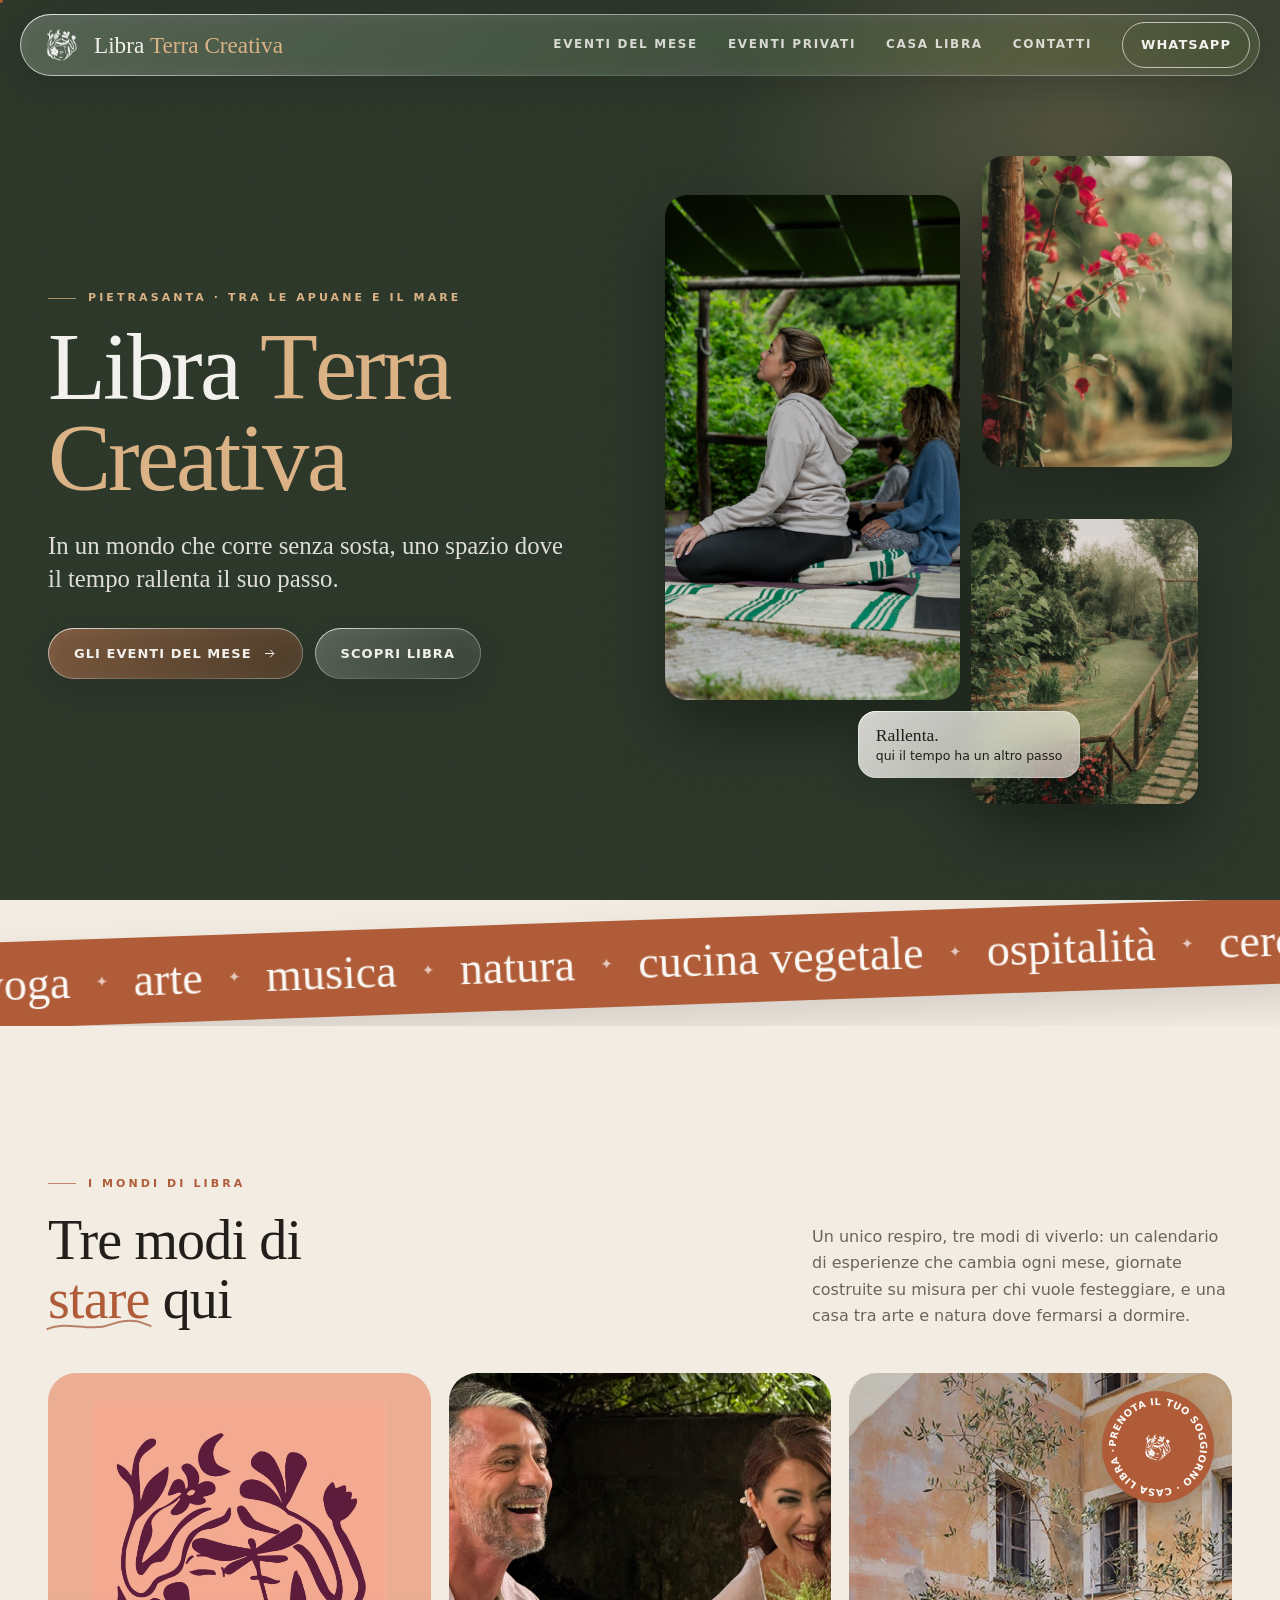
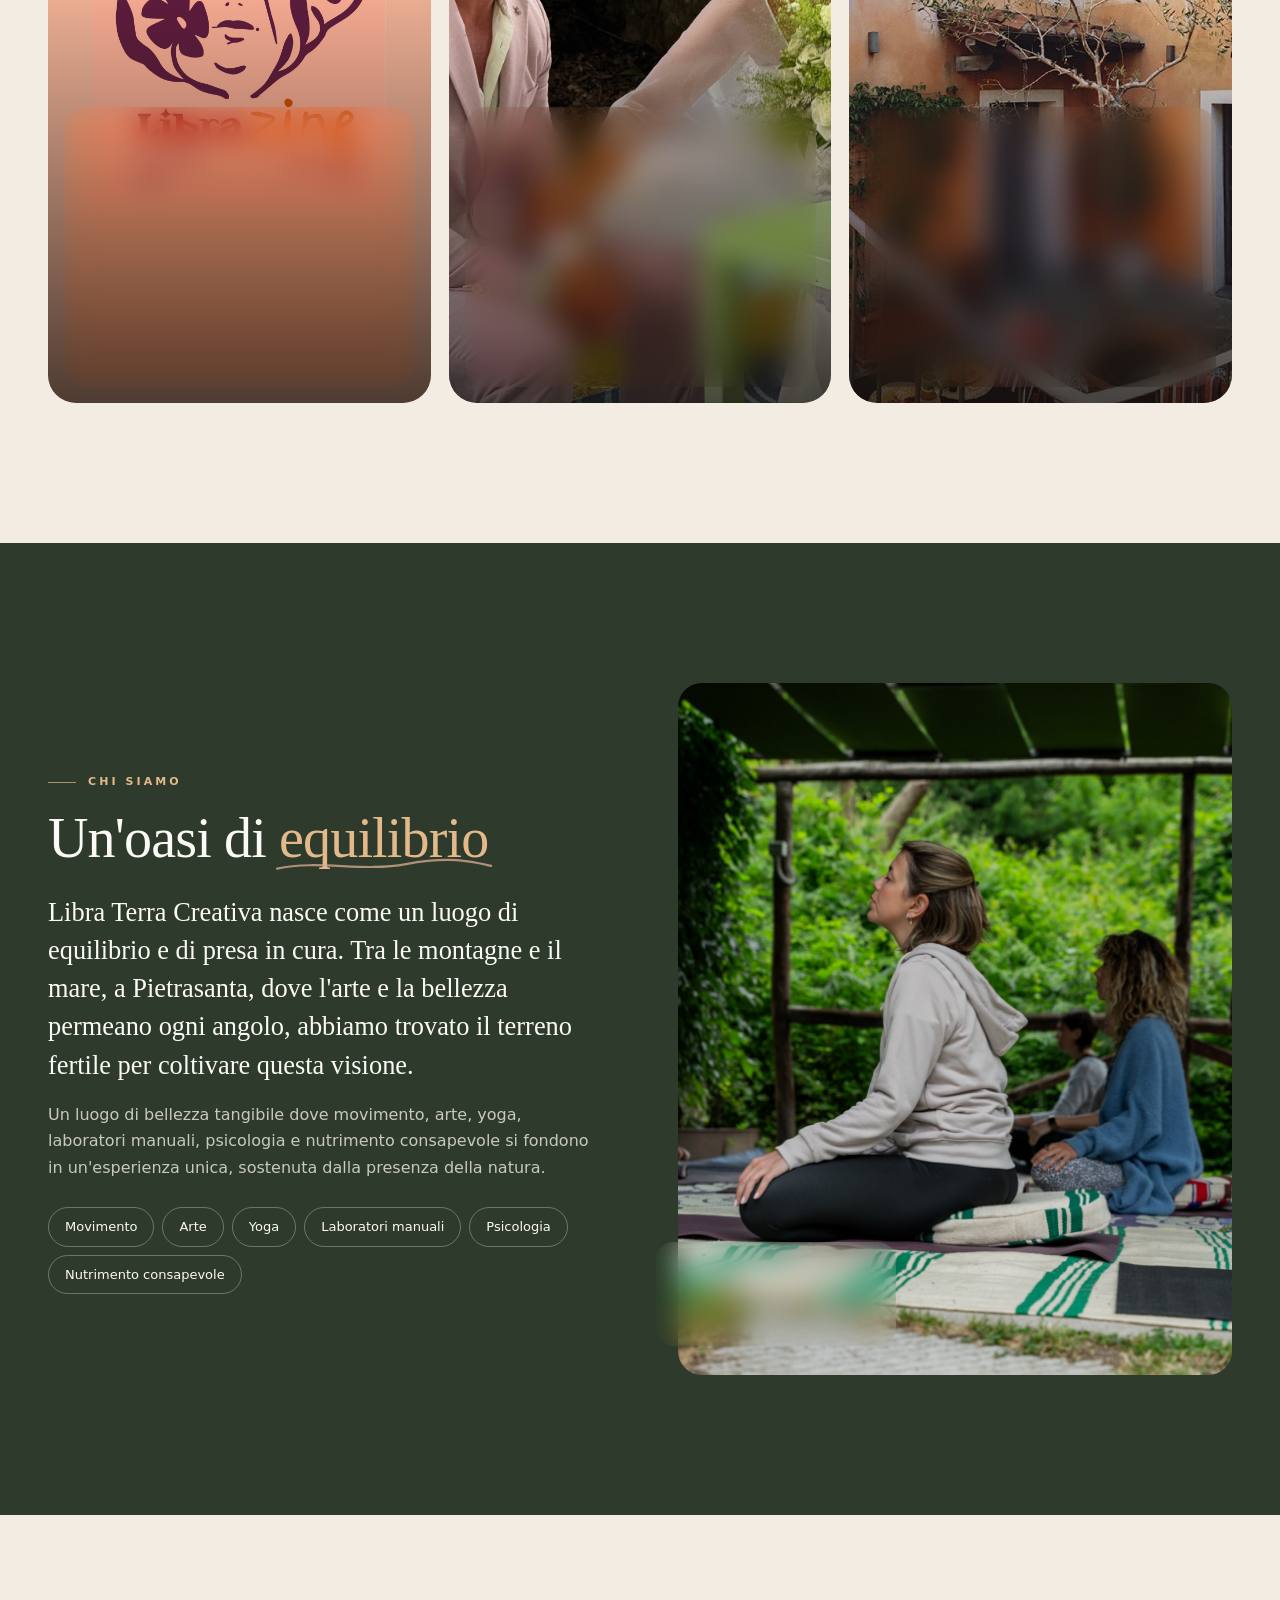
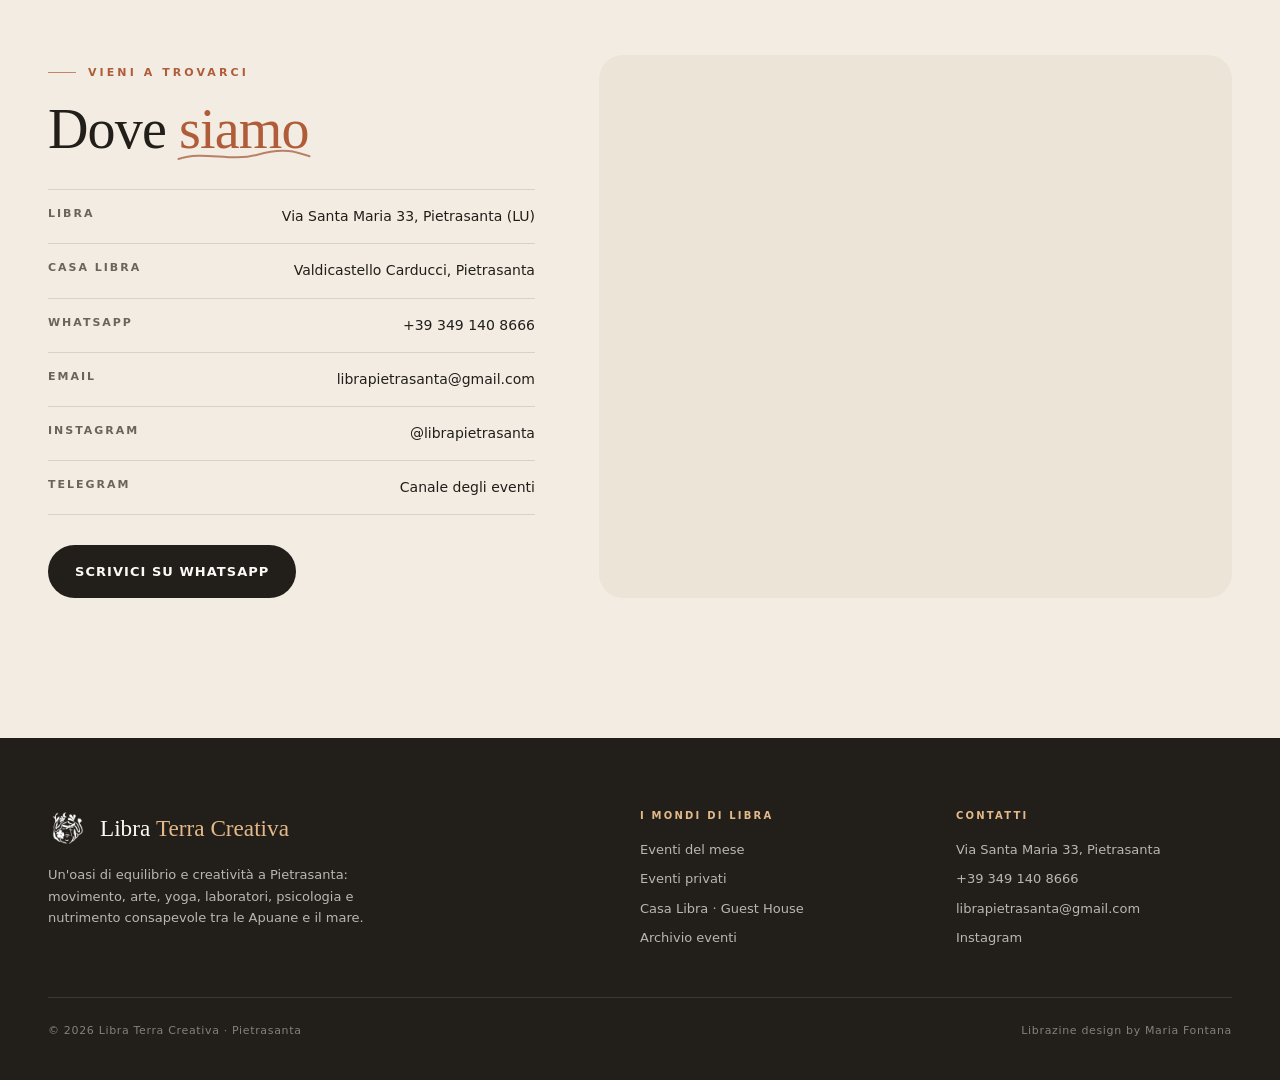
==== index.html @ 0c3a05f3 "Add files via upload" ====
<!DOCTYPE html>
<html lang="it">
<head>
<meta charset="UTF-8">
<meta name="viewport" content="width=device-width, initial-scale=1.0">
<meta name="google-site-verification" content="0BUB01EGxjsv6JfbU2EGwY5yCZX7izy5K9K7Czx4veY" />
<title>Libra Terra Creativa · Pietrasanta</title>
<meta name="description" content="Libra Terra Creativa: un'oasi di equilibrio e creatività a Pietrasanta. Eventi del mese, eventi privati e Casa Libra, la guest house a Valdicastello Carducci.">
<meta property="og:title" content="Libra Terra Creativa · Pietrasanta">
<meta property="og:description" content="Uno spazio dove il tempo rallenta il suo passo. Eventi, eventi privati e Casa Libra.">
<meta property="og:image" content="/assets/img/privati/cena-sera.jpg">
<meta name="theme-color" content="#F2ECE3">
<link rel="icon" type="image/png" href="/assets/img/pittogramma.png">
<link rel="preconnect" href="https://api.fontshare.com"><link rel="preconnect" href="https://cdn.fontshare.com" crossorigin>
<link href="https://api.fontshare.com/v2/css?f[]=gambarino@400&display=swap" rel="stylesheet">
<link href="https://api.fontshare.com/v2/css?f[]=satoshi@400,500,700&display=swap" rel="stylesheet">
<link rel="stylesheet" href="/assets/css/libra.css">
<link rel="stylesheet" href="/assets/css/libra-fx.css">
<script src="/assets/js/libra-fx.js"></script>
<style>
/* Palette · Home — terra, cotto e bosco */
:root{--sand:#F2ECE3;--linen:#FCFAF6;--stone:#E5DDD0;--clay:#B05C38;--clay-dark:#7E3F22;--ochre:#E3B98A;--olive:#2E3A2C;--ink:#221E1A;--muted:#6C6458;--line:rgba(34,30,26,.13);}
/* HERO · testo a sinistra, composizione di foto a destra (foto alla loro dimensione naturale: niente sgranature) */
.h-hero{min-height:100svh;position:relative;overflow:hidden;display:flex;align-items:center;padding:130px 0 70px;background:var(--olive);color:var(--linen);}
.h-hero::before{content:'';position:absolute;width:60vw;height:60vw;max-width:820px;max-height:820px;right:-14vw;top:-18vw;border-radius:50%;background:radial-gradient(circle,rgba(227,185,138,.22),transparent 65%);pointer-events:none;}
.h-grid{display:grid;grid-template-columns:1fr 1.05fr;gap:clamp(40px,6vw,90px);align-items:center;position:relative;z-index:2;width:100%;}
.h-hero .eyebrow{color:var(--ochre);}
.h-hero h1{font-family:var(--serif);font-weight:400;font-size:clamp(3.4rem,7.4vw,6.6rem);line-height:.9;letter-spacing:-.03em;margin:18px 0 22px;}
.h-hero h1 em{font-style:normal;color:var(--ochre);}
.h-hero p{font-family:var(--serif);font-size:clamp(1.2rem,2vw,1.55rem);max-width:520px;line-height:1.35;color:rgba(252,250,246,.9);}
.h-cta{display:flex;gap:12px;flex-wrap:wrap;margin-top:32px;}
.h-cta .btn{border-radius:999px;}
.h-mosaic{position:relative;height:clamp(440px,72vh,700px);}
.h-mosaic figure{position:absolute;margin:0;border-radius:22px;overflow:hidden;box-shadow:0 30px 60px rgba(0,0,0,.35);opacity:0;transform:translateY(30px) scale(.97);animation:mosaicIn 1.3s var(--ease) forwards;}
.h-mosaic img{width:100%;height:100%;object-fit:cover;}
.h-mosaic .m1{left:0;top:6%;width:52%;height:78%;animation-delay:.35s;}
.h-mosaic .m2{right:0;top:0;width:44%;height:48%;animation-delay:.55s;}
.h-mosaic .m3{right:6%;bottom:0;width:40%;height:44%;animation-delay:.75s;}
.h-mosaic .chip{position:absolute;left:34%;bottom:4%;z-index:3;border-radius:18px;padding:13px 18px;font-size:12.5px;line-height:1.35;color:var(--ink);background:linear-gradient(135deg,rgba(252,250,246,.85),rgba(252,250,246,.6));opacity:0;animation:fadeUp 1s var(--ease) 1.2s forwards;}
.h-mosaic .chip b{display:block;font-family:var(--serif);font-weight:400;font-size:1.1rem;}
@keyframes mosaicIn{to{opacity:1;transform:none;}}
@media(max-width:900px){.h-grid{grid-template-columns:1fr;}.h-mosaic{height:420px;order:2;}.h-hero{padding-top:110px;}}
@media(prefers-reduced-motion:reduce){.h-mosaic figure,.h-mosaic .chip{animation:none;opacity:1;transform:none;}}
/* TRE MONDI */
.worlds{padding:clamp(90px,11vw,140px) 0;}
.worlds-head{display:flex;justify-content:space-between;align-items:flex-end;gap:24px;flex-wrap:wrap;margin-bottom:44px;}
.doors{display:grid;grid-template-columns:repeat(3,1fr);gap:18px;}
.door{position:relative;border-radius:28px;overflow:hidden;min-height:clamp(460px,70vh,640px);display:flex;flex-direction:column;justify-content:flex-end;color:var(--linen);isolation:isolate;}
.door img{position:absolute;inset:0;width:100%;height:100%;object-fit:cover;z-index:-2;transition:transform 1.4s var(--ease);}
.door::after{content:'';position:absolute;inset:0;z-index:-1;background:linear-gradient(180deg,rgba(18,15,12,0) 35%,rgba(18,15,12,.72));transition:opacity .5s;}
.door:hover img{transform:scale(1.06);}
.door-in{margin:16px;border-radius:22px;padding:22px 24px;}
.door small{font-size:10px;letter-spacing:.22em;text-transform:uppercase;font-weight:700;color:var(--ochre);}
.door h3{font-family:var(--serif);font-weight:400;font-size:clamp(2rem,3vw,2.6rem);line-height:1;margin:8px 0 10px;}
.door p{font-size:14px;line-height:1.55;color:rgba(252,250,246,.9);}
.door .go{display:inline-flex;align-items:center;gap:10px;margin-top:16px;font-size:11px;letter-spacing:.16em;text-transform:uppercase;font-weight:700;}
.door .go i{width:34px;height:34px;border-radius:50%;background:var(--linen);color:var(--ink);display:grid;place-items:center;font-style:normal;transition:transform .4s var(--ease);}
.door:hover .go i{transform:translateX(4px) rotate(-45deg);}
.door.month{background:#EBAE93;}
.door.month img{object-fit:contain;padding:28px 28px 190px;transform-origin:center 30%;}
.door.month:hover img{transform:scale(1.03) rotate(-1.5deg);}
@media(max-width:980px){.doors{grid-template-columns:1fr;}.door{min-height:440px;}}
/* PROSSIMI EVENTI */
.upcoming{padding:0 0 clamp(90px,11vw,140px);}
.up-list{display:grid;grid-template-columns:repeat(3,1fr);gap:18px;margin-top:36px;}
@media(max-width:900px){.up-list{grid-template-columns:1fr;}}
.up{display:grid;grid-template-columns:110px 1fr;gap:16px;align-items:center;padding:14px;border-radius:22px;background:rgba(252,250,246,.75);border:1px solid var(--line);transition:all .3s var(--ease);}
.up:hover{background:#fff;transform:translateY(-3px);}
.up img{width:110px;height:130px;object-fit:cover;border-radius:14px;}
.up small{font-size:10px;letter-spacing:.18em;text-transform:uppercase;font-weight:700;color:var(--clay);}
.up h3{font-family:var(--serif);font-weight:400;font-size:1.35rem;line-height:1.1;margin:6px 0 4px;}
.up p{font-size:12.5px;color:var(--muted);}
/* CHI SIAMO */
.about{padding:clamp(90px,11vw,140px) 0;}
.about-grid{display:grid;grid-template-columns:1fr 1fr;gap:clamp(40px,6vw,90px);align-items:center;}
.about .lead{margin:24px 0 18px;}
.about-img{position:relative;}
.about-img img{width:100%;aspect-ratio:4/5;object-fit:cover;border-radius:24px;}
.about-img .tag{position:absolute;left:-22px;bottom:30px;border-radius:18px;padding:16px 20px;font-family:var(--serif);font-size:1.15rem;line-height:1.3;max-width:240px;color:var(--ink);}
.pillars{display:flex;flex-wrap:wrap;gap:8px;margin-top:26px;}
.pillars span{border:1px solid rgba(252,250,246,.3);border-radius:999px;padding:8px 16px;font-size:13px;}
@media(max-width:900px){.about-grid{grid-template-columns:1fr;}.about-img .tag{left:14px;}}
/* CONTATTI */
.contact{padding:clamp(90px,11vw,140px) 0;}
.contact-grid{display:grid;grid-template-columns:1fr 1.3fr;gap:clamp(30px,5vw,70px);align-items:stretch;}
@media(max-width:900px){.contact-grid{grid-template-columns:1fr;}}
</style>
</head>
<body>

<header class="nav" id="nav">
  <div class="wrap nav-in glass refract">
    <a href="/" class="brand" aria-label="Libra, home"><img src="/assets/img/pittogramma.png" alt=""><span>Libra <em>Terra Creativa</em></span></a>
    <nav class="nav-links" aria-label="Menu principale">
      <a href="/eventi/">Eventi del mese</a>
      <a href="/eventi-privati/">Eventi privati</a>
      <a href="/casa-libra/">Casa Libra</a>
      <a href="#contatti">Contatti</a>
      <a href="#" data-wa class="btn btn-light">WhatsApp</a>
    </nav>
    <button class="burger" id="burger" aria-label="Apri il menu" aria-expanded="false"><span></span><span></span></button>
  </div>
</header>
<div class="mmenu glass" id="mmenu"><a href="/eventi/">Eventi del mese</a><a href="/eventi-privati/">Eventi privati</a><a href="/casa-libra/">Casa Libra</a><a href="#chi-siamo">Chi siamo</a><a href="#contatti">Contatti</a></div>

<!-- HERO -->
<section class="h-hero" id="top">
  <div class="wrap h-grid">
    <div>
      <span class="eyebrow fade-up" style="--d:.1s">Pietrasanta · tra le Apuane e il mare</span>
      <h1 class="split">Libra <em>Terra Creativa</em></h1>
      <p class="fade-up" style="--d:1.1s">In un mondo che corre senza sosta, uno spazio dove il tempo rallenta il suo passo.</p>
      <div class="h-cta fade-up" style="--d:1.3s">
        <a href="/eventi/" class="btn glass warm refract">Gli eventi del mese <svg viewBox="0 0 24 24" fill="none" stroke="currentColor" stroke-width="1.6"><path d="M5 12h14M13 6l6 6-6 6"/></svg></a>
        <a href="#mondi" class="btn glass refract">Scopri Libra</a>
      </div>
    </div>
    <div class="h-mosaic" aria-hidden="true">
      <figure class="m1"><img src="/assets/img/privati/yoga.jpg" alt="" fetchpriority="high"></figure>
      <figure class="m2"><img src="/assets/img/privati/bouganville.jpg" alt="" style="object-position:center 40%"></figure>
      <figure class="m3"><img src="/assets/img/privati/sentiero.jpg" alt=""></figure>
      <div class="chip glass"><b>Rallenta.</b>qui il tempo ha un altro passo</div>
    </div>
  </div>
</section>

<div class="ribbon-wrap"><div class="ribbon clay" data-ribbon="yoga · arte · musica · natura · cucina vegetale · ospitalità · cerchi · suono · respiro"></div></div>

<!-- I TRE MONDI -->
<section class="worlds" id="mondi">
  <div class="wrap">
    <div class="worlds-head rv">
      <div>
        <span class="eyebrow">I mondi di Libra</span>
        <h2 class="h2">Tre modi di<br><em>stare</em> qui</h2>
      </div>
      <p class="muted" style="max-width:420px">Un unico respiro, tre modi di viverlo: un calendario di esperienze che cambia ogni mese, giornate costruite su misura per chi vuole festeggiare, e una casa tra arte e natura dove fermarsi a dormire.</p>
    </div>
    <div class="doors">
      <a class="door month rv" href="/eventi/" id="doorMonth"><img src="/assets/img/librazine/2026-11/1.jpg" alt="La Librazine del mese"><div class="door-in glass"><small id="doorMonthLbl">Eventi del mese</small><h3>Il calendario di Libra</h3><p>Yoga, suono, costellazioni, laboratori, brunch: tutto quello che succede questo mese, con la Librazine da sfogliare.</p><span class="go">Apri il calendario <i>→</i></span></div></a>
      <a class="door rv" href="/eventi-privati/"><img src="/assets/img/privati/sposi.jpg" alt="Una coppia di sposi nel giardino di Libra" style="object-position:center 30%"><div class="door-in glass"><small>Eventi privati</small><h3>La tua festa la scrivi tu</h3><p>Matrimoni intimi, cene private, compleanni, ritiri e team building, in 600 mq tra giardino, portico e sale.</p><span class="go">Scopri lo spazio <i>→</i></span></div></a>
      <a class="door rv" href="/casa-libra/"><span class="stamp" data-stamp="prenota il tuo soggiorno · Casa Libra · "></span><img src="/casa-libra/assets/img/facciata.jpg" alt="La facciata di Casa Libra a Valdicastello Carducci" style="object-position:40% center"><div class="door-in glass"><small>Casa Libra · Guest House</small><h3>Una casa tra arte e poesia</h3><p>Due suite e una camera matrimoniale a Valdicastello Carducci, accanto alla casa natale del poeta. Colazione inclusa.</p><span class="go">Prenota il soggiorno <i>→</i></span></div></a>
    </div>
  </div>
</section>

<!-- PROSSIMI EVENTI (letti da /eventi/dati.js) -->
<section class="upcoming" id="prossimi">
  <div class="wrap">
    <div class="worlds-head rv" style="margin-bottom:0">
      <div><span class="eyebrow">In arrivo</span><h2 class="h2">I prossimi <em>eventi</em></h2></div>
      <a href="/eventi/" class="btn btn-line" style="border-radius:999px">Tutto il calendario →</a>
    </div>
    <div class="up-list" id="upList"></div>
  </div>
</section>

<!-- CHI SIAMO -->
<section class="about dark" id="chi-siamo">
  <div class="wrap about-grid">
    <div class="rv">
      <span class="eyebrow">Chi siamo</span>
      <h2 class="h2">Un'oasi di <em>equilibrio</em></h2>
      <p class="lead" style="color:var(--linen)">Libra Terra Creativa nasce come un luogo di equilibrio e di presa in cura. Tra le montagne e il mare, a Pietrasanta, dove l'arte e la bellezza permeano ogni angolo, abbiamo trovato il terreno fertile per coltivare questa visione.</p>
      <p class="muted">Un luogo di bellezza tangibile dove movimento, arte, yoga, laboratori manuali, psicologia e nutrimento consapevole si fondono in un'esperienza unica, sostenuta dalla presenza della natura.</p>
      <div class="pillars"><span>Movimento</span><span>Arte</span><span>Yoga</span><span>Laboratori manuali</span><span>Psicologia</span><span>Nutrimento consapevole</span></div>
    </div>
    <div class="about-img rv">
      <img src="/assets/img/privati/yoga.jpg" alt="Una pratica di yoga nel giardino di Libra" loading="lazy">
      <div class="tag glass light-ink" style="background:linear-gradient(135deg,rgba(252,250,246,.85),rgba(252,250,246,.6))">Corpo, mani, cuore<br><small style="font-family:var(--sans);font-size:12px;color:var(--muted)">tutto quello che nutre, in un solo luogo</small></div>
    </div>
  </div>
</section>

<!-- CONTATTI -->
<section class="contact" id="contatti">
  <div class="wrap contact-grid">
    <div class="rv">
      <span class="eyebrow">Vieni a trovarci</span>
      <h2 class="h2">Dove <em>siamo</em></h2>
      <ul class="contact-list">
        <li><span>Libra</span>Via Santa Maria 33, Pietrasanta (LU)</li>
        <li><span>Casa Libra</span>Valdicastello Carducci, Pietrasanta</li>
        <li><span>WhatsApp</span><a href="#" data-wa>+39 349 140 8666</a></li>
        <li><span>Email</span><a href="mailto:librapietrasanta@gmail.com">librapietrasanta@gmail.com</a></li>
        <li><span>Instagram</span><a href="https://www.instagram.com/librapietrasanta" target="_blank" rel="noopener">@librapietrasanta</a></li>
        <li><span>Telegram</span><a href="https://t.me/+ZI55kD1rIlM0MTBk" target="_blank" rel="noopener">Canale degli eventi</a></li>
      </ul>
      <a href="#" data-wa class="btn btn-solid" style="border-radius:999px">Scrivici su WhatsApp</a>
    </div>
    <div class="map rv" style="border-radius:24px;overflow:hidden"><iframe src="https://www.google.com/maps?q=Via+Santa+Maria+33,+Pietrasanta+LU&output=embed" loading="lazy" referrerpolicy="no-referrer-when-downgrade" title="Mappa: Libra Terra Creativa, Pietrasanta"></iframe></div>
  </div>
</section>

<footer class="foot">
  <div class="wrap">
    <div class="foot-grid">
      <div><a href="/" class="brand"><img src="/assets/img/pittogramma.png" alt=""><span>Libra <em>Terra Creativa</em></span></a><p style="margin-top:16px;max-width:380px">Un'oasi di equilibrio e creatività a Pietrasanta: movimento, arte, yoga, laboratori, psicologia e nutrimento consapevole tra le Apuane e il mare.</p></div>
      <div><h5>I mondi di Libra</h5><ul><li><a href="/eventi/">Eventi del mese</a></li><li><a href="/eventi-privati/">Eventi privati</a></li><li><a href="/casa-libra/">Casa Libra · Guest House</a></li><li><a href="/eventi/archivio/">Archivio eventi</a></li></ul></div>
      <div><h5>Contatti</h5><ul><li>Via Santa Maria 33, Pietrasanta</li><li><a href="tel:+393491408666">+39 349 140 8666</a></li><li><a href="mailto:librapietrasanta@gmail.com">librapietrasanta@gmail.com</a></li><li><a href="https://www.instagram.com/librapietrasanta" target="_blank" rel="noopener">Instagram</a></li></ul></div>
    </div>
    <div class="foot-bottom"><span>© <span data-year>2026</span> Libra Terra Creativa · Pietrasanta</span><span>Librazine design by Maria Fontana</span></div>
  </div>
</footer>

<div class="mbar glass" id="mbar"><div><b>Libra Terra Creativa</b>eventi · eventi privati · Casa Libra</div><a href="/eventi/" class="btn btn-clay">Eventi</a></div>

<script src="/assets/js/libra.js"></script>
<script src="/eventi/dati.js"></script>
<script>
/* Prossimi 3 eventi del mese, dagli stessi dati della pagina /eventi/ */
(function(){
  if(typeof EVENTI==='undefined')return;
  var now=new Date(),G=['dom','lun','mar','mer','gio','ven','sab'],M=['gen','feb','mar','apr','mag','giu','lug','ago','set','ott','nov','dic'];
  document.getElementById('doorMonthLbl').textContent='Eventi di '+MESE.nome+' '+MESE.anno;
  var next=[];
  EVENTI.forEach(function(ev){ev.when.some(function(w){var s=new Date(w[0]),e=new Date(w[1]);if(e>now){next.push({ev:ev,s:s});return true;}});});
  next.sort(function(a,b){return a.s-b.s;});
  var box=document.getElementById('upList');
  next.slice(0,3).forEach(function(n){
    var a=document.createElement('a');a.className='up rv';a.href='/eventi/#ev-'+n.ev.id;
    a.innerHTML='<img src="'+IMG+n.ev.img+'" alt="" loading="lazy"'+(n.ev.contain?' style="object-fit:contain;background:#FAF4EE"':'')+'><div><small>'+G[n.s.getDay()]+' '+n.s.getDate()+' '+M[n.s.getMonth()]+' · '+n.s.getHours()+'.'+('0'+n.s.getMinutes()).slice(-2)+'</small><h3></h3><p></p></div>';
    a.querySelector('h3').textContent=n.ev.titolo;a.querySelector('p').textContent=n.ev.chi;box.appendChild(a);
  });
  if(!next.length)document.getElementById('prossimi').style.display='none';
  window.libraReveal(box);
})();
</script>
</body>
</html>
---- assets/css/libra.css ----
/* =========================================================
   LIBRA · design system comune
   Usato da: home, eventi del mese, eventi privati, casa libra.
   Ogni pagina può ridefinire i token di colore in :root nel proprio <style>.
   ========================================================= */
:root{
  /* Palette · Casa Libra — dalle foto: intonaci, cotto, pietra, bosco */
  --sand:#F4EEE5;      /* fondo */
  --linen:#FBF8F3;     /* superfici chiare */
  --stone:#E8DFD2;     /* pietra / separatori */
  --clay:#A65D3C;      /* cotto — accento */
  --clay-dark:#7E4127;
  --ochre:#D3A06A;     /* intonaco della facciata */
  --olive:#3E4532;     /* bosco delle Apuane */
  --olive-soft:#6B7258;
  --ink:#221F1B;
  --muted:#6F6659;
  --line:rgba(34,31,27,0.13);
  --serif:'Gambarino',Georgia,serif;
  --sans:'Satoshi',system-ui,sans-serif;
  --ease:cubic-bezier(.2,.7,.3,1);
}
*{margin:0;padding:0;box-sizing:border-box;}
html{scroll-behavior:smooth;}
body{font-family:var(--sans);font-weight:400;font-variant-numeric:lining-nums;background:var(--sand);color:var(--ink);line-height:1.65;-webkit-font-smoothing:antialiased;overflow-x:clip;}
img{display:block;max-width:100%;}
a{color:inherit;text-decoration:none;}
button{font-family:inherit;}
::selection{background:var(--clay);color:var(--linen);}
:focus-visible{outline:2px solid var(--clay);outline-offset:3px;}
.wrap{max-width:1240px;margin:0 auto;padding:0 28px;}
.eyebrow{font-size:11px;letter-spacing:.28em;text-transform:uppercase;font-weight:600;color:var(--clay);display:inline-flex;align-items:center;gap:12px;}
.eyebrow::before{content:'';width:28px;height:1px;background:currentColor;opacity:.7;}
.h2{font-family:var(--serif);font-weight:400;font-size:clamp(2.3rem,5vw,3.8rem);line-height:1.04;letter-spacing:-.01em;margin:18px 0 0;}
.h2 em{font-style:italic;color:var(--clay);}
.lead{font-family:var(--serif);font-size:clamp(1.3rem,2.2vw,1.65rem);line-height:1.45;color:var(--ink);font-weight:400;}
.muted{color:var(--muted);}
section{position:relative;}
section[id]{scroll-margin-top:72px;}
.btn{display:inline-flex;align-items:center;gap:10px;padding:15px 26px;border-radius:2px;font-size:13px;font-weight:600;letter-spacing:.08em;text-transform:uppercase;cursor:pointer;border:1px solid transparent;transition:all .3s var(--ease);}
.btn svg{width:15px;height:15px;transition:transform .3s var(--ease);}
.btn:hover svg{transform:translateX(3px);}
.btn-solid{background:var(--ink);color:var(--linen);}
.btn-solid:hover{background:var(--clay);}
.btn-clay{background:var(--clay);color:var(--linen);}
.btn-clay:hover{background:var(--clay-dark);}
.btn-line{border-color:currentColor;color:inherit;background:transparent;}
.btn-line:hover{background:var(--ink);color:var(--linen);border-color:var(--ink);}
.btn-light{border-color:rgba(251,248,243,.7);color:var(--linen);}
.btn-light:hover{background:var(--linen);color:var(--ink);}

/* NAV */
.nav{position:fixed;inset:0 0 auto;z-index:100;transition:background .4s ease,box-shadow .4s ease,color .4s ease;color:var(--linen);}
.nav-in{display:flex;align-items:center;justify-content:space-between;height:76px;}
.brand{display:flex;align-items:center;gap:12px;}
.brand img{width:40px;height:40px;filter:invert(1);mix-blend-mode:screen;transition:filter .4s ease;}
.brand span{font-family:var(--serif);font-size:1.6rem;font-weight:500;letter-spacing:.01em;}
.brand span em{font-style:italic;font-weight:400;}
.nav-links{display:flex;align-items:center;gap:30px;font-size:12px;font-weight:600;letter-spacing:.14em;text-transform:uppercase;}
.nav-links a:not(.btn){opacity:.85;transition:opacity .2s;}
.nav-links a:not(.btn):hover{opacity:1;}
.nav-links .btn{padding:11px 18px;}
.nav.solid{background:rgba(244,238,229,.96);backdrop-filter:blur(12px);color:var(--ink);box-shadow:0 1px 0 var(--line);}
.nav.solid .brand img{filter:none;mix-blend-mode:multiply;}
.nav.solid .btn-light{border-color:var(--ink);color:var(--ink);}
.nav.solid .btn-light:hover{background:var(--ink);color:var(--linen);}
.burger{display:none;background:none;border:0;color:inherit;cursor:pointer;padding:8px;}
.burger span{display:block;width:24px;height:1.5px;background:currentColor;margin:6px 0;}
.mmenu{display:none;position:fixed;inset:76px 0 auto;z-index:99;background:var(--sand);padding:10px 28px 28px;border-bottom:1px solid var(--line);}
.mmenu.open{display:block;}
.mmenu a{display:block;padding:14px 0;border-bottom:1px solid var(--line);font-family:var(--serif);font-size:1.4rem;}
@media(max-width:900px){.nav-links{display:none;}.burger{display:block;}}

/* HERO */
.hero{height:100svh;min-height:600px;position:relative;color:var(--linen);overflow:hidden;}
.hero picture,.hero img{position:absolute;inset:0;width:100%;height:100%;object-fit:cover;}
.hero img{animation:heroZoom 18s ease-out both;}
@keyframes heroZoom{from{transform:scale(1.08);}to{transform:scale(1);}}
.hero::after{content:'';position:absolute;inset:0;background:linear-gradient(90deg,rgba(20,18,15,.5) 0%,rgba(20,18,15,.15) 55%,rgba(20,18,15,0) 75%),linear-gradient(180deg,rgba(20,18,15,.35) 0%,rgba(20,18,15,0) 30%,rgba(20,18,15,.15) 55%,rgba(20,18,15,.72) 100%);}
.hero-in{position:absolute;inset:auto 0 0;z-index:2;padding-bottom:clamp(40px,8vh,90px);}
.hero .eyebrow{color:var(--linen);}
.hero h1{font-family:var(--serif);font-weight:400;font-size:clamp(4rem,13vw,10.5rem);line-height:.88;letter-spacing:-.02em;margin:18px 0 22px;}
.hero h1 em{font-style:italic;}
.hero p{font-family:var(--serif);font-style:italic;font-size:clamp(1.25rem,2.3vw,1.7rem);max-width:620px;line-height:1.35;opacity:.95;}
.hero-cta{display:flex;gap:12px;flex-wrap:wrap;margin-top:34px;}
.hero-scroll{position:absolute;right:28px;bottom:40px;z-index:2;writing-mode:vertical-rl;font-size:10px;letter-spacing:.3em;text-transform:uppercase;opacity:.8;display:flex;align-items:center;gap:12px;}
.hero-scroll::after{content:'';width:1px;height:60px;background:currentColor;animation:scrollLine 2.4s ease-in-out infinite;transform-origin:top;}
@keyframes scrollLine{0%{transform:scaleY(0);}50%{transform:scaleY(1);}100%{transform:scaleY(0);transform-origin:bottom;}}
@media(max-width:700px){.hero-scroll{display:none;}}

/* LA CASA */
.casa{padding:clamp(90px,12vw,150px) 0;}
.casa-grid{display:grid;grid-template-columns:1.05fr 1fr;gap:clamp(40px,7vw,100px);align-items:center;}
.casa-text .lead{margin:28px 0 22px;}
.casa-text p+p{margin-top:14px;}
.casa-img{position:relative;}
.casa-img img{width:100%;aspect-ratio:4/5;object-fit:cover;}
.casa-img .tag{position:absolute;left:-22px;bottom:34px;background:var(--linen);padding:16px 20px;font-family:var(--serif);font-style:italic;font-size:1.15rem;line-height:1.3;max-width:240px;box-shadow:0 20px 50px rgba(34,31,27,.12);}
.casa-img .tag small{display:block;font-family:var(--sans);font-style:normal;font-size:10px;letter-spacing:.2em;text-transform:uppercase;color:var(--clay);margin-bottom:6px;font-weight:600;}
@media(max-width:900px){.casa-grid{grid-template-columns:1fr;}.casa-img .tag{left:16px;}}
.servizi{display:grid;grid-template-columns:repeat(6,1fr);border-top:1px solid var(--line);border-bottom:1px solid var(--line);margin-top:clamp(60px,8vw,100px);}
.servizio{padding:26px 14px;text-align:center;border-right:1px solid var(--line);font-size:13px;color:var(--muted);}
.servizio:last-child{border-right:0;}
.servizio svg{width:26px;height:26px;margin:0 auto 12px;stroke:var(--olive);fill:none;stroke-width:1.3;}
.servizio b{display:block;font-family:var(--serif);font-weight:500;font-size:1.2rem;color:var(--ink);margin-bottom:2px;}
@media(max-width:900px){.servizi{grid-template-columns:repeat(3,1fr);}.servizio:nth-child(3){border-right:0;}.servizio:nth-child(-n+3){border-bottom:1px solid var(--line);}}
@media(max-width:520px){.servizi{grid-template-columns:repeat(2,1fr);}.servizio{border-right:1px solid var(--line)!important;border-bottom:1px solid var(--line);}.servizio:nth-child(2n){border-right:0!important;}.servizio:nth-last-child(-n+2){border-bottom:0;}}

/* PANORAMA */
.panorama{height:clamp(320px,62vh,640px);background:center/cover no-repeat;background-attachment:fixed;position:relative;}
.panorama blockquote{position:absolute;inset:auto 0 0;padding:0 28px clamp(30px,6vh,60px);color:var(--linen);font-family:var(--serif);font-style:italic;font-size:clamp(1.5rem,3.2vw,2.4rem);line-height:1.25;text-align:center;text-shadow:0 2px 30px rgba(0,0,0,.4);}
.panorama blockquote small{display:block;font-family:var(--sans);font-style:normal;font-size:11px;letter-spacing:.25em;text-transform:uppercase;margin-top:12px;opacity:.85;}
.panorama::before{content:'';position:absolute;inset:0;background:linear-gradient(180deg,transparent 40%,rgba(20,18,15,.55));}
@media(max-width:900px),(prefers-reduced-motion:reduce){.panorama{background-attachment:scroll;}}

/* CAMERE */
.camere{padding:clamp(90px,12vw,150px) 0 40px;}
.camere-head{display:flex;justify-content:space-between;align-items:flex-end;gap:30px;flex-wrap:wrap;margin-bottom:clamp(50px,7vw,90px);}
.camere-head p{max-width:420px;}
.room{display:grid;grid-template-columns:1.3fr 1fr;gap:clamp(36px,6vw,90px);align-items:center;margin-bottom:clamp(90px,12vw,150px);}
.room.flip{grid-template-columns:1fr 1.3fr;}
.room.flip .room-media{order:2;}
.room-media,.room-body{min-width:0;}
.room-main{position:relative;overflow:hidden;aspect-ratio:4/5;max-height:80vh;width:100%;background:var(--stone);cursor:zoom-in;}
.room-main img{width:100%;height:100%;object-fit:cover;transition:opacity .45s ease,transform 1.2s var(--ease);}
.room-main:hover img{transform:scale(1.03);}
.room-main img.fading{opacity:0;}
.room-main .count{position:absolute;right:14px;bottom:14px;background:rgba(251,248,243,.92);padding:6px 11px;font-size:11px;letter-spacing:.12em;font-weight:600;}
.room-thumbs{display:flex;gap:8px;margin-top:10px;overflow-x:auto;scrollbar-width:none;padding-bottom:2px;}
.room-thumbs::-webkit-scrollbar{display:none;}
.room-thumbs button{flex:0 0 74px;height:92px;border:0;padding:0;cursor:pointer;opacity:.5;transition:opacity .25s;background:var(--stone);}
.room-thumbs button img{width:100%;height:100%;object-fit:cover;}
.room-thumbs button.on,.room-thumbs button:hover{opacity:1;}
.room-thumbs button.on{outline:1px solid var(--ink);outline-offset:2px;}
.room-kind{font-size:11px;letter-spacing:.25em;text-transform:uppercase;color:var(--muted);font-weight:600;}
.room h3{font-family:var(--serif);font-weight:400;font-size:clamp(3rem,6.5vw,5.2rem);line-height:.95;margin:10px 0 22px;}
.room h3 em{font-style:italic;color:var(--clay);}
.room-desc{font-size:15.5px;color:var(--ink);max-width:470px;}
.room-feat{list-style:none;margin:26px 0 30px;border-top:1px solid var(--line);}
.room-feat li{display:flex;justify-content:space-between;gap:20px;padding:11px 0;border-bottom:1px solid var(--line);font-size:14px;}
.room-feat li span:first-child{color:var(--muted);}
.room-feat li span:last-child{text-align:right;}
.room-price{font-family:var(--serif);font-size:1.25rem;margin-bottom:24px;}
.room-price b{font-size:2.6rem;font-weight:500;}
.room-price small{font-family:var(--sans);font-size:12px;color:var(--muted);letter-spacing:.04em;}
.room-actions{display:flex;gap:12px;flex-wrap:wrap;}
.room-actions a.airbnb{font-size:12px;letter-spacing:.08em;text-transform:uppercase;font-weight:600;align-self:center;border-bottom:1px solid currentColor;padding-bottom:2px;color:var(--muted);}
.room-actions a.airbnb:hover{color:var(--clay);}
@media(max-width:900px){.room,.room.flip{grid-template-columns:1fr;}.room.flip .room-media{order:0;}.room-main{aspect-ratio:4/4.6;}}

/* PRENOTA */
.prenota{background:var(--linen);padding:clamp(90px,11vw,140px) 0;border-top:1px solid var(--line);}
.prenota-head{text-align:center;max-width:640px;margin:0 auto clamp(40px,6vw,64px);}
.prenota-head .eyebrow::after{content:'';width:28px;height:1px;background:currentColor;opacity:.7;}
.prenota-head p{margin-top:16px;}
.room-tabs{display:flex;justify-content:center;gap:0;margin:0 auto 34px;border:1px solid var(--ink);width:max-content;max-width:100%;}
.room-tabs button{background:transparent;border:0;padding:13px 24px;font-size:12px;font-weight:600;letter-spacing:.14em;text-transform:uppercase;cursor:pointer;color:var(--ink);transition:all .25s;white-space:nowrap;}
.room-tabs button+button{border-left:1px solid var(--ink);}
.room-tabs button.on{background:var(--ink);color:var(--linen);}
.room-tabs button small{display:block;font-size:10px;letter-spacing:.08em;text-transform:none;font-weight:500;opacity:.7;margin-top:2px;}
@media(max-width:560px){.room-tabs{width:100%;}.room-tabs button{flex:1;padding:12px 6px;font-size:11px;letter-spacing:.08em;}}
.booking{display:grid;grid-template-columns:1.55fr 1fr;gap:24px;align-items:start;}
@media(max-width:980px){.booking{grid-template-columns:1fr;}}
.cal-card,.sum-card{background:var(--sand);border:1px solid var(--line);padding:clamp(20px,3vw,34px);}
.cal-top{display:flex;align-items:center;justify-content:space-between;margin-bottom:18px;gap:10px;}
.cal-top button{width:40px;height:40px;border:1px solid var(--line);background:var(--linen);cursor:pointer;font-size:18px;color:var(--ink);transition:all .2s;}
.cal-top button:hover:not(:disabled){border-color:var(--ink);}
.cal-top button:disabled{opacity:.3;cursor:not-allowed;}
.cal-hint{font-size:13px;color:var(--muted);text-align:center;flex:1;}
.cal-hint b{color:var(--ink);font-weight:600;}
.months{display:grid;grid-template-columns:1fr 1fr;gap:34px;}
@media(max-width:700px){.months{grid-template-columns:1fr;}.months .month:nth-child(2){display:none;}}
.month h4{font-family:var(--serif);font-weight:500;font-size:1.5rem;text-align:center;margin-bottom:12px;text-transform:capitalize;}
.dow,.days{display:grid;grid-template-columns:repeat(7,1fr);}
.dow span{font-size:10px;letter-spacing:.15em;text-transform:uppercase;text-align:center;color:var(--muted);padding-bottom:8px;font-weight:600;}
.day{aspect-ratio:1/1;border:0;background:transparent;font-size:14px;color:var(--ink);cursor:pointer;position:relative;display:grid;place-items:center;transition:background .15s,color .15s;font-variant-numeric:tabular-nums;}
.day:hover:not(:disabled){background:var(--stone);}
.day:disabled{cursor:default;}
.day.past{color:rgba(34,31,27,.25);}
.day.booked{color:rgba(34,31,27,.35);text-decoration:line-through;text-decoration-color:var(--clay);background:repeating-linear-gradient(135deg,transparent 0 6px,rgba(166,93,60,.07) 6px 7px);}
.day.blocked{color:rgba(34,31,27,.3);}
.day.today::after{content:'';position:absolute;bottom:6px;left:50%;width:4px;height:4px;margin-left:-2px;border-radius:50%;background:var(--clay);}
.day.in-range{background:rgba(166,93,60,.13);}
.day.start,.day.end{background:var(--ink)!important;color:var(--linen)!important;text-decoration:none;}
.day.checkout-ok{color:var(--ink);text-decoration:none;}
.legend{display:flex;gap:18px;flex-wrap:wrap;margin-top:20px;font-size:12px;color:var(--muted);border-top:1px solid var(--line);padding-top:16px;}
.legend span{display:inline-flex;align-items:center;gap:7px;}
.legend i{width:14px;height:14px;display:inline-block;border:1px solid var(--line);}
.legend i.l-free{background:var(--linen);}
.legend i.l-booked{background:repeating-linear-gradient(135deg,var(--sand) 0 3px,rgba(166,93,60,.4) 3px 4px);}
.legend i.l-sel{background:var(--ink);}
.updated{margin-left:auto;font-size:11px;}
.sum-card{position:sticky;top:96px;}
@media(max-width:980px){.sum-card{position:static;}}
.sum-room{font-family:var(--serif);font-size:1.9rem;line-height:1.1;}
.sum-room small{display:block;font-family:var(--sans);font-size:11px;letter-spacing:.2em;text-transform:uppercase;color:var(--muted);margin-bottom:6px;font-weight:600;}
.sum-dates{display:grid;grid-template-columns:1fr 1fr;border:1px solid var(--line);margin:20px 0 14px;background:var(--linen);}
.sum-dates div{padding:12px 14px;}
.sum-dates div+div{border-left:1px solid var(--line);}
.sum-dates label{display:block;font-size:10px;letter-spacing:.18em;text-transform:uppercase;color:var(--muted);font-weight:600;}
.sum-dates span{font-family:var(--serif);font-size:1.2rem;}
.sum-est{display:flex;justify-content:space-between;align-items:baseline;font-size:14px;padding:10px 0;border-bottom:1px solid var(--line);}
.sum-est b{font-family:var(--serif);font-size:1.5rem;font-weight:500;}
.sum-note{font-size:12px;color:var(--muted);margin:8px 0 18px;line-height:1.5;}
.field{margin-bottom:12px;}
.field label{display:block;font-size:10px;letter-spacing:.18em;text-transform:uppercase;color:var(--muted);font-weight:600;margin-bottom:6px;}
.field input,.field select,.field textarea{width:100%;padding:12px 13px;border:1px solid var(--line);background:var(--linen);font:inherit;font-size:14px;color:var(--ink);border-radius:0;-webkit-appearance:none;appearance:none;transition:border-color .2s;}
.field select{background-image:url("data:image/svg+xml,%3Csvg xmlns='http://www.w3.org/2000/svg' viewBox='0 0 24 24' fill='none' stroke='%23221F1B' stroke-width='1.5'%3E%3Cpath d='M6 9l6 6 6-6'/%3E%3C/svg%3E");background-repeat:no-repeat;background-position:right 12px center;background-size:15px;padding-right:36px;}
.field input:focus,.field select:focus,.field textarea:focus{outline:none;border-color:var(--ink);}
.field textarea{min-height:76px;resize:vertical;}
.row2{display:grid;grid-template-columns:1fr 1fr;gap:10px;}
.check{display:flex;gap:10px;align-items:flex-start;font-size:13px;margin:4px 0 16px;cursor:pointer;}
.check input{width:16px;height:16px;margin-top:3px;accent-color:var(--ink);}
.submit{width:100%;justify-content:center;}
.submit:disabled{opacity:.45;cursor:not-allowed;}
.form-msg{font-size:12px;color:var(--muted);text-align:center;margin-top:10px;}
.form-err{color:var(--clay-dark);font-size:13px;margin-top:10px;display:none;}
.done{display:none;text-align:center;padding:30px 0 10px;}
.done .tick{width:56px;height:56px;border:1px solid var(--ink);border-radius:50%;display:grid;place-items:center;margin:0 auto 16px;font-size:22px;}
.done h4{font-family:var(--serif);font-size:1.9rem;font-weight:400;margin-bottom:8px;}

/* GALLERIA */
.galleria{padding:clamp(90px,12vw,150px) 0;}
.galleria-head{display:flex;justify-content:space-between;align-items:flex-end;flex-wrap:wrap;gap:20px;margin-bottom:46px;}
.masonry{columns:3;column-gap:12px;}
.masonry button{display:block;width:100%;margin:0 0 12px;break-inside:avoid;border:0;padding:0;background:var(--stone);cursor:zoom-in;overflow:hidden;}
.masonry img{width:100%;height:auto;transition:transform 1s var(--ease),opacity .3s;}
.masonry button:hover img{transform:scale(1.04);}
@media(max-width:900px){.masonry{columns:2;}}
.credit{font-size:12px;color:var(--muted);margin-top:18px;}

/* LIGHTBOX */
.lb{position:fixed;inset:0;z-index:300;background:rgba(20,18,15,.96);display:none;align-items:center;justify-content:center;}
.lb.open{display:flex;animation:fade .25s ease;}
@keyframes fade{from{opacity:0;}to{opacity:1;}}
.lb img{max-width:92vw;max-height:86vh;object-fit:contain;}
.lb button{position:absolute;background:none;border:0;color:var(--linen);cursor:pointer;font-size:30px;width:56px;height:56px;opacity:.75;transition:opacity .2s;}
.lb button:hover{opacity:1;}
.lb .x{top:14px;right:14px;}
.lb .pv{left:10px;top:50%;margin-top:-28px;}
.lb .nx{right:10px;top:50%;margin-top:-28px;}
.lb .cap{position:absolute;bottom:18px;left:0;right:0;text-align:center;color:rgba(251,248,243,.7);font-size:12px;letter-spacing:.15em;text-transform:uppercase;}

/* DINTORNI */
.dintorni{padding:0 0 clamp(90px,12vw,150px);}
.dint-grid{display:grid;grid-template-columns:1fr 1.6fr;gap:clamp(40px,6vw,90px);align-items:start;}
.dint-list{border-top:1px solid var(--line);}
.dint-item{display:grid;grid-template-columns:120px 1fr;gap:20px;padding:24px 0;border-bottom:1px solid var(--line);}
.dint-item .km{font-family:var(--serif);font-size:1.6rem;line-height:1.1;color:var(--clay);}
.dint-item .km small{display:block;font-family:var(--sans);font-size:10px;letter-spacing:.18em;text-transform:uppercase;color:var(--muted);margin-top:4px;}
.dint-item h4{font-family:var(--serif);font-weight:500;font-size:1.45rem;line-height:1.15;margin-bottom:4px;}
.dint-item p{font-size:14px;color:var(--muted);}
@media(max-width:900px){.dint-grid{grid-template-columns:1fr;}.dint-item{grid-template-columns:90px 1fr;}}

/* ESPERIENZA LIBRA */
.libra{background:var(--olive);color:var(--linen);padding:clamp(90px,12vw,150px) 0;overflow:hidden;}
.libra-grid{display:grid;grid-template-columns:1fr 1fr;gap:clamp(40px,7vw,100px);align-items:center;}
.libra .eyebrow{color:var(--ochre);}
.libra .h2 em{color:var(--ochre);}
.libra p{color:rgba(251,248,243,.82);margin-top:20px;max-width:500px;}
.libra-mark{width:min(380px,80%);margin:0 auto;filter:invert(1);mix-blend-mode:screen;opacity:.92;}
.libra-pills{display:flex;flex-wrap:wrap;gap:8px;margin:28px 0 34px;}
.libra-pills span{border:1px solid rgba(251,248,243,.35);padding:7px 14px;font-size:12px;letter-spacing:.08em;}
.libra-actions{display:flex;gap:12px;flex-wrap:wrap;}
.libra .btn-solid{background:var(--linen);color:var(--olive);}
.libra .btn-solid:hover{background:var(--ochre);color:var(--ink);}
@media(max-width:900px){.libra-grid{grid-template-columns:1fr;}.libra-mark{width:200px;margin:0;order:-1;}}

/* INFO */
.info{padding:clamp(90px,12vw,150px) 0;}
.info-grid{display:grid;grid-template-columns:repeat(4,1fr);border-top:1px solid var(--line);margin-top:46px;}
.info-item{padding:28px 22px 28px 0;border-bottom:1px solid var(--line);}
.info-item h4{font-size:10px;letter-spacing:.2em;text-transform:uppercase;color:var(--muted);font-weight:600;margin-bottom:10px;}
.info-item p{font-family:var(--serif);font-size:1.35rem;line-height:1.3;}
.info-item p small{display:block;font-family:var(--sans);font-size:13px;color:var(--muted);margin-top:4px;line-height:1.5;}
@media(max-width:900px){.info-grid{grid-template-columns:repeat(2,1fr);}}
@media(max-width:480px){.info-grid{grid-template-columns:1fr;}}

/* DOVE */
.dove{padding:0 0 clamp(90px,12vw,150px);}
.dove-grid{display:grid;grid-template-columns:1fr 1.5fr;gap:clamp(30px,5vw,70px);align-items:stretch;}
.dove-card p{margin-top:20px;}
.contact-list{list-style:none;margin:30px 0;border-top:1px solid var(--line);}
.contact-list li{padding:15px 0;border-bottom:1px solid var(--line);display:flex;justify-content:space-between;gap:16px;font-size:14px;}
.contact-list li span{color:var(--muted);font-size:11px;letter-spacing:.18em;text-transform:uppercase;font-weight:600;}
.contact-list a:hover{color:var(--clay);}
.map{min-height:420px;background:var(--stone);filter:grayscale(.6) sepia(.15);}
.map iframe{width:100%;height:100%;min-height:420px;border:0;display:block;}
@media(max-width:900px){.dove-grid{grid-template-columns:1fr;}}

/* FOOTER */
.foot{background:var(--ink);color:rgba(251,248,243,.7);padding:70px 0 40px;font-size:13px;}
.foot-grid{display:grid;grid-template-columns:2fr 1fr 1fr;gap:40px;padding-bottom:40px;border-bottom:1px solid rgba(251,248,243,.12);}
.foot .brand img{filter:invert(1);mix-blend-mode:screen;}
.foot .brand span{color:var(--linen);}
.foot h5{font-size:10px;letter-spacing:.22em;text-transform:uppercase;color:var(--ochre);margin-bottom:14px;font-weight:600;}
.foot li{list-style:none;margin-bottom:8px;}
.foot a:hover{color:var(--linen);}
.foot-bottom{display:flex;justify-content:space-between;flex-wrap:wrap;gap:12px;padding-top:24px;font-size:11px;letter-spacing:.06em;color:rgba(251,248,243,.45);}
@media(max-width:760px){.foot-grid{grid-template-columns:1fr;}}

/* MOBILE BAR */
.mbar{display:none;position:fixed;left:0;right:0;bottom:0;z-index:90;background:rgba(244,238,229,.97);backdrop-filter:blur(10px);border-top:1px solid var(--line);padding:12px 16px;align-items:center;justify-content:space-between;gap:12px;transform:translateY(100%);transition:transform .35s var(--ease);}
.mbar.show{transform:none;}
.mbar div{font-size:12px;color:var(--muted);line-height:1.3;}
.mbar div b{display:block;font-family:var(--serif);font-size:1.15rem;color:var(--ink);font-weight:500;}
.mbar .btn{padding:13px 18px;white-space:nowrap;flex-shrink:0;}
@media(max-width:900px){.mbar{display:flex;}.foot{padding-bottom:110px;}}

/* REVEAL */
.rv{opacity:0;transform:translateY(26px);transition:opacity .9s var(--ease),transform .9s var(--ease);}
.rv.in{opacity:1;transform:none;}
@media(prefers-reduced-motion:reduce){.rv{opacity:1;transform:none;transition:none;}.hero img{animation:none;}html{scroll-behavior:auto;}}

/* =========================================================
   TIPOGRAFIA · Gambarino (titoli) + Satoshi (testo)
   ========================================================= */
.h2{font-size:clamp(2.1rem,4.6vw,3.5rem);line-height:1.06;letter-spacing:-.015em;}
.h2 em,.room h3 em,.brand span em,.hero h1 em{font-style:normal;}
.lead,.hero p,.panorama blockquote,.casa-img .tag{font-style:normal;}
.hero p{font-size:clamp(1.15rem,2vw,1.5rem);}
.room h3{font-size:clamp(2.7rem,6vw,4.7rem);letter-spacing:-.015em;}
.brand span{font-size:1.45rem;letter-spacing:0;}
.brand span em{color:var(--ochre);}
.nav.solid .brand span em{color:var(--clay);}
/* parole chiave: sottolineato disegnato a mano che si traccia quando entra in vista */
.h2 em,.room h3 em{position:relative;white-space:nowrap;}
.h2 em::after,.room h3 em::after{content:'';position:absolute;left:-2%;right:-2%;bottom:-.08em;height:.32em;background:url("data:image/svg+xml,%3Csvg xmlns='http://www.w3.org/2000/svg' viewBox='0 0 200 20' preserveAspectRatio='none'%3E%3Cpath d='M2 14 C 40 4, 80 18, 120 9 S 180 6, 198 11' fill='none' stroke='%23A65D3C' stroke-width='2.4' stroke-linecap='round'/%3E%3C/svg%3E") no-repeat left center/100% 100%;clip-path:inset(0 100% 0 0);transition:clip-path 1.1s .45s var(--ease);opacity:.75;}
.libra .h2 em::after{filter:brightness(1.6) saturate(.6);}
.rv.in .h2 em::after,.rv.in.room h3 em::after,.rv.in h3 em::after,.h2.in em::after{clip-path:inset(0 0 0 0);}

/* =========================================================
   LIQUID GLASS
   ========================================================= */
.glass{
  --mx:50%;--my:0%;
  position:relative;isolation:isolate;
  background:linear-gradient(135deg,rgba(255,255,255,.22),rgba(255,255,255,.06));
  -webkit-backdrop-filter:blur(14px) saturate(160%);backdrop-filter:blur(14px) saturate(160%);
  box-shadow:inset 0 1px 0 rgba(255,255,255,.45),inset 0 -1px 0 rgba(255,255,255,.08),inset 0 0 22px rgba(255,255,255,.06),0 10px 30px rgba(20,18,15,.18);
}
/* bordo luminoso */
.glass::before{content:'';position:absolute;inset:0;border-radius:inherit;padding:1px;pointer-events:none;z-index:2;
  background:linear-gradient(140deg,rgba(255,255,255,.75),rgba(255,255,255,.08) 38%,rgba(255,255,255,0) 60%,rgba(255,255,255,.4));
  -webkit-mask:linear-gradient(#000 0 0) content-box,linear-gradient(#000 0 0);-webkit-mask-composite:xor;mask-composite:exclude;}
/* riflesso che segue il mouse */
.glass::after{content:'';position:absolute;inset:0;border-radius:inherit;pointer-events:none;z-index:1;
  background:radial-gradient(160px circle at var(--mx) var(--my),rgba(255,255,255,.28),transparent 70%);opacity:0;transition:opacity .35s ease;}
.glass:hover::after{opacity:1;}
/* rifrazione vera (solo browser Chromium): le foto sotto si deformano come dietro una lente d'acqua */
html.liquid .glass.refract{-webkit-backdrop-filter:url(#liquid) blur(6px) saturate(170%);backdrop-filter:url(#liquid) blur(6px) saturate(170%);}
.glass.warm{background:linear-gradient(135deg,rgba(196,120,80,.55),rgba(140,70,40,.35));}
.glass.light-ink{background:linear-gradient(135deg,rgba(251,248,243,.72),rgba(251,248,243,.45));color:var(--ink);}

/* NAV a pillola di vetro */
.nav{padding:14px 18px 0;background:transparent!important;box-shadow:none!important;}
.nav-in{max-width:1240px;height:62px;border-radius:999px;padding:0 10px 0 22px;margin:0 auto;}
.nav.solid .nav-in{background:linear-gradient(135deg,rgba(251,248,243,.78),rgba(244,238,229,.58));box-shadow:inset 0 1px 0 rgba(255,255,255,.7),0 12px 34px rgba(34,31,27,.12);}
.nav .btn{border-radius:999px;}
.mmenu{inset:84px 18px auto;border-radius:22px;border:0;}
.mmenu.glass{background:linear-gradient(135deg,rgba(251,248,243,.88),rgba(244,238,229,.75));}

/* pulsanti */
.btn.glass{border-radius:999px;border:0;color:var(--linen);}
.hero .btn{padding:17px 30px;}

/* camere: etichette di vetro sulle foto */
.room-main .count{background:none;color:var(--linen);border-radius:999px;padding:8px 14px;}
.room-main .price-tag{position:absolute;left:14px;top:14px;z-index:3;color:var(--linen);border-radius:999px;padding:9px 16px;font-size:12px;letter-spacing:.06em;font-weight:500;}
.room-main .price-tag b{font-family:var(--serif);font-weight:400;font-size:1.05rem;margin-right:2px;}

/* sezione prenota: giardino sfocato dietro le schede di vetro */
.prenota{background:var(--olive);overflow:hidden;isolation:isolate;}
.prenota::before{content:'';position:absolute;inset:-40px;z-index:-1;background:var(--prenota-bg,none) center/cover;filter:blur(3px) saturate(1.05);transform:scale(1.05);}
.prenota::after{content:'';position:absolute;inset:0;z-index:-1;background:linear-gradient(180deg,rgba(34,31,27,.55),rgba(34,31,27,.25) 40%,rgba(34,31,27,.55));}
.prenota-head,.prenota-head .muted{color:var(--linen);}
.prenota-head .eyebrow{color:var(--ochre);}
.prenota-head .h2 em{color:var(--ochre);}
.prenota-head .h2 em::after{filter:brightness(1.7) saturate(.5);}
.room-tabs{border:0;border-radius:999px;padding:5px;gap:4px;}
.room-tabs button{border-radius:999px;color:var(--linen);}
.room-tabs button+button{border-left:0;}
.room-tabs button.on{background:var(--linen);color:var(--ink);}
.cal-card.glass,.sum-card.glass{border:0;border-radius:26px;background:linear-gradient(135deg,rgba(251,248,243,.86),rgba(244,238,229,.74));}
.cal-top button{border-radius:50%;}
.day{border-radius:12px;}
.day.start{border-radius:12px 4px 4px 12px;}
.day.end{border-radius:4px 12px 12px 4px;}
.day.in-range{border-radius:0;}
.sum-dates{border-radius:14px;overflow:hidden;}
.field input,.field select,.field textarea{border-radius:12px;}
.submit{border-radius:999px;}

/* barra mobile e lightbox */
.mbar.glass,.mmenu.glass{position:fixed;}
.mbar.glass{transform:translateY(calc(100% + 30px));}
.mbar.glass.show{transform:none;}
.mbar.glass{background:linear-gradient(135deg,rgba(251,248,243,.82),rgba(244,238,229,.66));left:12px;right:12px;bottom:12px;border-radius:22px;border:0;}
.mbar .btn{border-radius:999px;}
.lb button.glass{border-radius:50%;font-size:24px;width:52px;height:52px;opacity:1;}

/* =========================================================
   FOTO CHE SI SVELANO
   ========================================================= */
.hero h1 .ch{display:inline-block;transform:translateY(105%) rotate(4deg);opacity:0;animation:chUp 1.1s var(--ease) forwards;animation-delay:calc(.25s + var(--i) * .055s);}
.hero h1 .w{display:inline-block;overflow:hidden;padding-bottom:.06em;vertical-align:top;}
@keyframes chUp{to{transform:none;opacity:1;}}
.hero .eyebrow,.hero p,.hero-cta{opacity:0;transform:translateY(16px);animation:fadeUp 1s var(--ease) forwards;}
.hero .eyebrow{animation-delay:.1s;}
.hero p{animation-delay:1s;}
.hero-cta{animation-delay:1.2s;}
@keyframes fadeUp{to{opacity:1;transform:none;}}

/* il sipario è sull'immagine interna: il riquadro esterno resta visibile e fa da "sensore" per lo scroll */
.reveal-img img{clip-path:inset(100% 0 0 0);transform:scale(1.18);transition:clip-path 1.3s var(--ease) var(--d,0s),transform 1.8s var(--ease) var(--d,0s) !important;}
.reveal-img.in img{clip-path:inset(0 0 0 0);transform:scale(1);}
.reveal-img.in:hover img{transform:scale(1.04);}
.reveal-img.in img.wipe{transform:none;}
.casa-img.reveal-img img{clip-path:none;transform:none;}
.casa-img.reveal-img .ph{display:block;overflow:hidden;clip-path:inset(100% 0 0 0);transition:clip-path 1.3s var(--ease);}
.casa-img.reveal-img.in .ph{clip-path:inset(0 0 0 0);}
.panorama.reveal-img{clip-path:inset(12% 6% 12% 6%);transition:clip-path 1.6s var(--ease);}
.panorama.reveal-img.in{clip-path:inset(0 0 0 0);}
/* cambio foto nelle camere: tendina da sinistra */
.room-main img.wipe{position:absolute;inset:0;width:100%;height:100%;object-fit:cover;z-index:1;clip-path:inset(0 100% 0 0);animation:wipeIn .9s var(--ease) forwards;}
@keyframes wipeIn{to{clip-path:inset(0 0 0 0);}}
.room-main .count,.room-main .price-tag{z-index:3;}

/* =========================================================
   CURSORE E GRANA
   ========================================================= */
.grain{position:fixed;inset:0;z-index:400;background-size:180px 180px;pointer-events:none;opacity:.075;mix-blend-mode:multiply;
  background-image:url("data:image/svg+xml,%3Csvg xmlns='http://www.w3.org/2000/svg' width='180' height='180'%3E%3Cfilter id='n'%3E%3CfeTurbulence type='fractalNoise' baseFrequency='.85' numOctaves='3' stitchTiles='stitch'/%3E%3CfeColorMatrix values='0 0 0 0 0 0 0 0 0 0 0 0 0 0 0 0 0 0 .9 0'/%3E%3C/filter%3E%3Crect width='100%25' height='100%25' filter='url(%23n)'/%3E%3C/svg%3E");
  animation:grain 1s steps(6) infinite;}
@keyframes grain{0%{background-position:0 0;}20%{background-position:-37px 21px;}40%{background-position:23px -41px;}60%{background-position:-19px -13px;}80%{background-position:41px 33px;}100%{background-position:0 0;}}
.cur-dot,.cur-ring{display:none;}
@media (pointer:fine){
  html.has-cursor,html.has-cursor a,html.has-cursor button,html.has-cursor .room-main,html.has-cursor .masonry button,html.has-cursor .corr-item button{cursor:none;}
  html.has-cursor input,html.has-cursor textarea,html.has-cursor select{cursor:auto;}
  .cur-dot,.cur-ring{display:block;position:fixed;left:0;top:0;z-index:500;pointer-events:none;border-radius:50%;}
  .cur-dot{width:6px;height:6px;margin:-3px 0 0 -3px;background:var(--clay);transition:opacity .2s;}
  .cur-ring{width:38px;height:38px;margin:-19px 0 0 -19px;border:1px solid rgba(34,31,27,.45);display:grid;place-items:center;
    transition:width .35s var(--ease),height .35s var(--ease),margin .35s var(--ease),background .35s,border-color .35s,opacity .3s;}
  .cur-ring span{font-size:10px;letter-spacing:.2em;text-transform:uppercase;font-weight:700;color:var(--ink);opacity:0;transition:opacity .25s;}
  .cur-ring.on-img{width:96px;height:96px;margin:-48px 0 0 -48px;background:rgba(251,248,243,.35);border-color:rgba(251,248,243,.8);-webkit-backdrop-filter:blur(6px) saturate(160%);backdrop-filter:blur(6px) saturate(160%);}
  .cur-ring.on-img span{opacity:1;}
  .cur-ring.on-link{width:54px;height:54px;margin:-27px 0 0 -27px;background:rgba(166,93,60,.14);border-color:var(--clay);}
  .cur-ring.on-day{width:24px;height:24px;margin:-12px 0 0 -12px;}
  .cur-ring.on-dark{border-color:rgba(251,248,243,.7);}
  .cur-hide{opacity:0!important;}
}

/* TOUCH (iPhone, Android): grana ferma e vetro più leggero per uno scorrimento fluido */
@media (hover:none),(pointer:coarse){
  .grain{animation:none;mix-blend-mode:normal;opacity:.045;}
  .nav.solid .nav-in,.nav-in.glass,.mbar.glass,.mmenu.glass{-webkit-backdrop-filter:blur(10px);backdrop-filter:blur(10px);}
  .nav.solid .nav-in{background:linear-gradient(135deg,rgba(251,248,243,.9),rgba(244,238,229,.82));}
  .mbar.glass{background:linear-gradient(135deg,rgba(251,248,243,.92),rgba(244,238,229,.86));}
  .glass::after{display:none;}
}
/* ACCESSIBILITÀ: niente movimento per chi lo ha disattivato */
@media (prefers-reduced-motion:reduce){
  .hero h1 .ch,.hero .eyebrow,.hero p,.hero-cta{animation:none;opacity:1;transform:none;}
  .reveal-img,.reveal-img .ph,.panorama.reveal-img{clip-path:none!important;transition:none!important;}
  .reveal-img img{transform:none!important;}
  .grain{animation:none;}
  .h2 em::after,.room h3 em::after{clip-path:none;transition:none;}
  html.liquid .glass.refract{-webkit-backdrop-filter:blur(14px) saturate(160%);backdrop-filter:blur(14px) saturate(160%);}
}

/* =========================================================
   IL TOUR · corridoio orizzontale
   ========================================================= */
.corr{padding:clamp(70px,9vw,120px) 0 0;}
.corr-track{position:relative;}
.corr-stage{position:sticky;top:0;height:100vh;height:100svh;overflow:hidden;display:flex;align-items:center;padding-top:56px;box-sizing:border-box;}
.corr-row{display:flex;align-items:center;gap:clamp(28px,4vw,64px);padding:0 max(28px,calc((100vw - 1240px)/2 + 28px));will-change:transform;}
.corr-intro{flex:0 0 min(400px,80vw);}
.corr-intro p{margin-top:20px;}
.corr-arrow{display:inline-flex;align-items:center;gap:12px;margin-top:28px;font-size:11px;letter-spacing:.25em;text-transform:uppercase;font-weight:700;color:var(--clay);}
.corr-arrow svg{width:40px;height:12px;animation:nudge 2s ease-in-out infinite;}
@keyframes nudge{0%,100%{transform:translateX(0);}50%{transform:translateX(8px);}}
.corr-item{flex:0 0 auto;margin:0;transform:translateY(var(--y));}
.corr-item button{display:block;height:var(--h);aspect-ratio:var(--ar);border:0;padding:0;overflow:hidden;background:var(--stone);cursor:zoom-in;border-radius:4px;}
.corr-item img{width:100%;height:100%;object-fit:cover;transform:translateX(var(--px,0px)) scale(1.1);transition:filter .6s ease;will-change:transform;}
.corr-item button:hover img{filter:brightness(1.05) saturate(1.08);}
.corr-item figcaption{margin-top:12px;font-family:var(--serif);font-size:1.05rem;color:var(--ink);display:flex;gap:10px;align-items:baseline;}
.corr-item figcaption span{font-family:var(--sans);font-size:10px;letter-spacing:.2em;color:var(--clay);font-weight:700;}
.corr-end{flex:0 0 min(420px,80vw);}
.corr-end h3{font-family:var(--serif);font-weight:400;font-size:clamp(2.4rem,4.5vw,3.6rem);line-height:1.05;}
.corr-end h3 em{font-style:normal;color:var(--clay);}
.corr-end-cta{display:flex;gap:10px;flex-wrap:wrap;margin-top:28px;}
.corr-end-cta .btn{border-radius:999px;}
.corr-bar{position:absolute;left:max(28px,calc((100vw - 1240px)/2 + 28px));right:max(28px,calc((100vw - 1240px)/2 + 28px));bottom:clamp(24px,5vh,48px);height:1px;background:var(--line);}
.corr-bar span{display:block;height:100%;width:0;background:var(--clay);}
.corr .credit{margin-top:6px;}
/* telefono e chi riduce le animazioni: corridoio da sfogliare col dito, una foto alla volta sempre centrata */
.corr-dots{display:none;}
@media(max-width:899px),(prefers-reduced-motion:reduce){
  .corr-track{height:auto!important;}
  .corr-stage{position:relative;height:auto;overflow:visible;display:block;padding-top:0;}
  .corr-row{transform:none!important;overflow-x:auto;overscroll-behavior-x:contain;-webkit-overflow-scrolling:touch;scroll-snap-type:x mandatory;
    padding:16px 11vw 10px;gap:14px;align-items:stretch;scrollbar-width:none;will-change:auto;}
  .corr-row::-webkit-scrollbar{display:none;}
  .corr-intro,.corr-end,.corr-item{flex:0 0 78vw;width:78vw;scroll-snap-align:center;scroll-snap-stop:always;}
  .corr-intro,.corr-end{display:flex;flex-direction:column;justify-content:center;}
  .corr-item{transform:none;display:flex;flex-direction:column;}
  .corr-item button{height:auto;width:100%;aspect-ratio:4/5;}
  .corr-item img{transform:none!important;will-change:auto;}
  .corr-bar{display:none;}
  .corr-dots{display:flex;justify-content:center;align-items:center;gap:6px;padding:8px 0 4px;}
  .corr-dots i{width:5px;height:5px;border-radius:50%;background:rgba(34,31,27,.2);transition:all .3s var(--ease);}
  .corr-dots i.on{width:18px;border-radius:3px;background:var(--clay);}
  .corr-dots b{font-weight:600;font-size:11px;letter-spacing:.12em;color:var(--muted);margin-left:10px;min-width:44px;}
}

/* =========================================================
   COMPONENTI COMUNI DEL SITO LIBRA
   ========================================================= */
/* titolo lettera per lettera */
.split .w{display:inline-block;overflow:hidden;padding-bottom:.06em;vertical-align:top;}
.split .ch{display:inline-block;transform:translateY(105%) rotate(4deg);opacity:0;animation:chUp 1.1s var(--ease) forwards;animation-delay:calc(.25s + var(--i) * .045s);}
.fade-up{opacity:0;transform:translateY(16px);animation:fadeUp 1s var(--ease) forwards;animation-delay:var(--d,.9s);}
/* menu: voce attiva */
.nav-links a.on{opacity:1;position:relative;}
.nav-links a.on::after{content:'';position:absolute;left:0;right:0;bottom:-6px;height:1px;background:currentColor;}
/* modulo di prenotazione */
.bk-overlay{position:fixed;inset:0;z-index:350;background:rgba(20,18,15,.55);-webkit-backdrop-filter:blur(6px);backdrop-filter:blur(6px);display:none;align-items:center;justify-content:center;padding:18px;}
.bk-overlay.open{display:flex;animation:fade .25s ease;}
.bk-box{width:100%;max-width:520px;max-height:92vh;overflow:auto;border-radius:26px;padding:clamp(22px,4vw,34px);background:linear-gradient(135deg,rgba(251,248,243,.94),rgba(244,238,229,.88));color:var(--ink);}
.bk-label{font-size:10px;letter-spacing:.22em;text-transform:uppercase;font-weight:700;color:var(--clay);}
.bk-box h3{font-family:var(--serif);font-weight:400;font-size:1.7rem;line-height:1.15;margin:8px 0 20px;padding-right:30px;}
.bk-x{position:absolute;top:14px;right:14px;z-index:3;width:38px;height:38px;border-radius:50%;border:1px solid var(--line);background:var(--linen);cursor:pointer;font-size:20px;color:var(--ink);}
.bk-box .done{padding:20px 0 6px;}
/* sezioni scure */
.dark{background:var(--olive);color:var(--linen);}
.dark .muted{color:rgba(251,248,243,.75);}
.dark .eyebrow{color:var(--ochre);}
.dark .h2 em{color:var(--ochre);}
.dark .h2 em::after{filter:brightness(1.8) saturate(.5);}
/* aggiungi al calendario (Google / iPhone) */
.cal-wrap{position:relative;}
.cal-btn{display:inline-flex;align-items:center;gap:6px;background:transparent;border:1.5px solid var(--line);color:var(--ink);padding:10px 14px;border-radius:999px;font:inherit;font-size:11.5px;font-weight:600;letter-spacing:.04em;cursor:pointer;transition:all .2s ease;}
.cal-btn:hover,.cal-wrap.open .cal-btn{border-color:var(--ink);}
.cal-btn svg{width:14px;height:14px;}
.cal-menu{display:none;position:absolute;bottom:calc(100% + 8px);left:0;z-index:30;background:#fff;border:1px solid var(--line);border-radius:14px;box-shadow:0 20px 40px rgba(0,0,0,.15);padding:6px;min-width:230px;}
.cal-wrap.open .cal-menu{display:block;animation:fade .2s ease;}
.cal-menu .cm-date{font-size:10px;letter-spacing:.15em;text-transform:uppercase;color:var(--clay);font-weight:700;padding:8px 10px 2px;}
.cal-menu a{display:block;padding:9px 10px;border-radius:9px;font-size:13px;color:var(--ink);}
.cal-menu a:hover{background:var(--sand);color:var(--clay);}
.cp-link{background:none;border:none;color:var(--clay);font:inherit;font-size:12px;font-weight:600;cursor:pointer;padding:0;text-decoration:underline;}
.btn-light{background:transparent;}
@media(max-width:520px){.nav .brand span em{display:none;}}
---- assets/css/libra-fx.css ----
/* =========================================================
   LIBRA · effetti (insieme a /assets/js/libra-fx.js)
   ========================================================= */

/* ---------- PASSAGGIO TRA LE PAGINE ---------- */
@view-transition{navigation:auto;}
::view-transition{background:var(--clay,#A65D3C);}
/* velo: la pagina vecchia si allontana, la nuova sale dal basso come un sipario */
html:active-view-transition-type(veil)::view-transition-old(root){animation:vtAway .75s cubic-bezier(.7,0,.3,1) both;}
html:active-view-transition-type(veil)::view-transition-new(root){animation:vtRise .85s cubic-bezier(.7,0,.3,1) .12s both;}
@keyframes vtAway{to{transform:scale(.93) translateY(-3%);border-radius:28px;opacity:.55;}}
@keyframes vtRise{from{clip-path:inset(100% 0 0 0 round 28px 28px 0 0);}to{clip-path:inset(0 0 0 0 round 0);}}
/* porta: la foto cliccata si allarga fino a diventare l'apertura della pagina nuova */
html:active-view-transition-type(door)::view-transition-old(root){animation:vtFade .5s ease both;}
html:active-view-transition-type(door)::view-transition-new(root){animation:vtFade .6s ease .35s both reverse;}
@keyframes vtFade{to{opacity:0;}}
::view-transition-group(hero){animation-duration:.95s;animation-timing-function:cubic-bezier(.7,0,.25,1);}
::view-transition-old(hero),::view-transition-new(hero){height:100%;object-fit:cover;}
::view-transition-group(hero){border-radius:28px;overflow:hidden;}
/* sulla pagina d'arrivo la foto è già al suo posto (niente dissolvenza d'ingresso) */
html.vt-door .cover{animation:none;opacity:1;transform:rotate(2.5deg);}
@media(prefers-reduced-motion:reduce){::view-transition-group(*),::view-transition-old(*),::view-transition-new(*){animation:none!important;}}

/* ---------- APERTURA CON IL LOGO ---------- */
/* finché c'è l'apertura, le animazioni della pagina aspettano */
html.intro-run body *{animation-play-state:paused!important;}
html.libra-intro::before{content:'';position:fixed;inset:0;z-index:9999;background:var(--sand,#F2ECE3);}
.intro{position:fixed;inset:0;z-index:9999;background:var(--sand,#F2ECE3);display:grid;place-items:center;color:var(--ink,#221E1A);transition:clip-path 1s cubic-bezier(.75,0,.2,1);clip-path:inset(0 0 0 0);}
.intro.out{clip-path:inset(0 0 100% 0);}
.intro-in{display:flex;flex-direction:column;align-items:center;gap:14px;transition:transform 1s cubic-bezier(.75,0,.2,1),opacity .6s;}
.intro.out .intro-in{transform:translateY(-40px);opacity:0;}
.intro img{width:78px;height:auto;clip-path:circle(0% at 50% 50%);transform:rotate(-25deg) scale(.9);transition:clip-path 1s cubic-bezier(.2,.7,.3,1),transform 1.2s cubic-bezier(.2,.7,.3,1);}
.intro.go img{clip-path:circle(75% at 50% 50%);transform:none;}
.intro b{font-family:var(--serif,'Gambarino',Georgia,serif);font-weight:400;font-size:clamp(2.6rem,7vw,3.8rem);line-height:1;letter-spacing:-.02em;display:flex;overflow:hidden;padding-bottom:.08em;}
.intro b span{display:inline-block;transform:translateY(110%);transition:transform .9s cubic-bezier(.2,.7,.3,1);transition-delay:calc(.35s + var(--i) * .07s);}
.intro.go b span{transform:none;}
.intro small{font-size:10px;letter-spacing:.32em;text-transform:uppercase;font-weight:700;color:var(--clay,#A65D3C);opacity:0;transition:opacity .8s .85s;}
.intro.go small{opacity:1;}

/* ---------- NASTRO DI PAROLE ---------- */
.ribbon{position:relative;z-index:3;overflow:hidden;background:var(--olive,#2E3A2C);color:var(--linen,#FCFAF6);transform:rotate(-2deg);margin:-14px -3vw;padding:20px 0;box-shadow:0 18px 40px rgba(0,0,0,.12);}
.rb-track{display:flex;width:max-content;will-change:transform;}
.rb-chunk{display:flex;align-items:center;white-space:nowrap;}
.rb-chunk span{font-family:var(--serif,'Gambarino',Georgia,serif);font-size:clamp(1.7rem,3.6vw,3rem);line-height:1;padding:0 .55em;}
.rb-chunk i{font-style:normal;font-size:.95rem;color:var(--ochre,#E3B98A);}
.ribbon-wrap{overflow:hidden;padding:34px 0;}
.ribbon.clay{background:var(--clay);}
.ribbon.clay .rb-chunk i{color:var(--linen);opacity:.7;}
@media(max-width:700px){.ribbon{padding:14px 0;}}

/* ---------- CARD CHE SI INCLINANO ---------- */
.month{position:relative;overflow:hidden;}
.tilting{transition:transform .18s ease-out,box-shadow .45s!important;will-change:transform;}
.glare{position:absolute;inset:0;z-index:5;pointer-events:none;border-radius:inherit;opacity:0;transition:opacity .4s;mix-blend-mode:soft-light;
  background:radial-gradient(circle at var(--tx,50%) var(--ty,50%),rgba(255,255,255,.75),rgba(255,255,255,0) 55%);}
.tilting>.glare{opacity:1;}

/* ---------- TIMBRO ROTANTE ---------- */
.stamp{position:relative;display:grid;place-items:center;width:112px;height:112px;border-radius:50%;background:var(--clay,#A65D3C);color:var(--linen,#FCFAF6);box-shadow:0 14px 34px rgba(0,0,0,.22);transition:transform .5s cubic-bezier(.2,.7,.3,1);flex:none;}
.stamp svg{position:absolute;inset:0;width:100%;height:100%;animation:stampSpin 40s linear infinite;}
.stamp text{font-family:var(--sans,'Satoshi',system-ui,sans-serif);font-size:10.5px;font-weight:700;letter-spacing:.14em;text-transform:uppercase;fill:currentColor;}
.stamp img{position:static!important;inset:auto!important;width:30%!important;height:auto!important;object-fit:contain!important;animation:none!important;transform:none!important;z-index:auto!important;filter:brightness(0) invert(1);}
.stamp:hover{transform:scale(1.08) rotate(-6deg);}
.stamp:hover svg{animation-duration:9s;}
@keyframes stampSpin{to{transform:rotate(360deg);}}
@media(max-width:700px){.stamp{width:86px;height:86px;}.stamp text{font-size:10px;}}
@media(prefers-reduced-motion:reduce){.stamp svg{animation:none;}}
/* posizioni */
.door .stamp{position:absolute;top:18px;right:18px;z-index:4;}
.pv-hero .stamp,.hero .stamp{position:absolute;right:max(16px,5vw);bottom:clamp(30px,9vh,90px);z-index:4;}
.hero .stamp{right:max(84px,8vw);}
@media(max-width:760px){.pv-hero .stamp,.hero .stamp{top:96px;bottom:auto;right:16px;}}
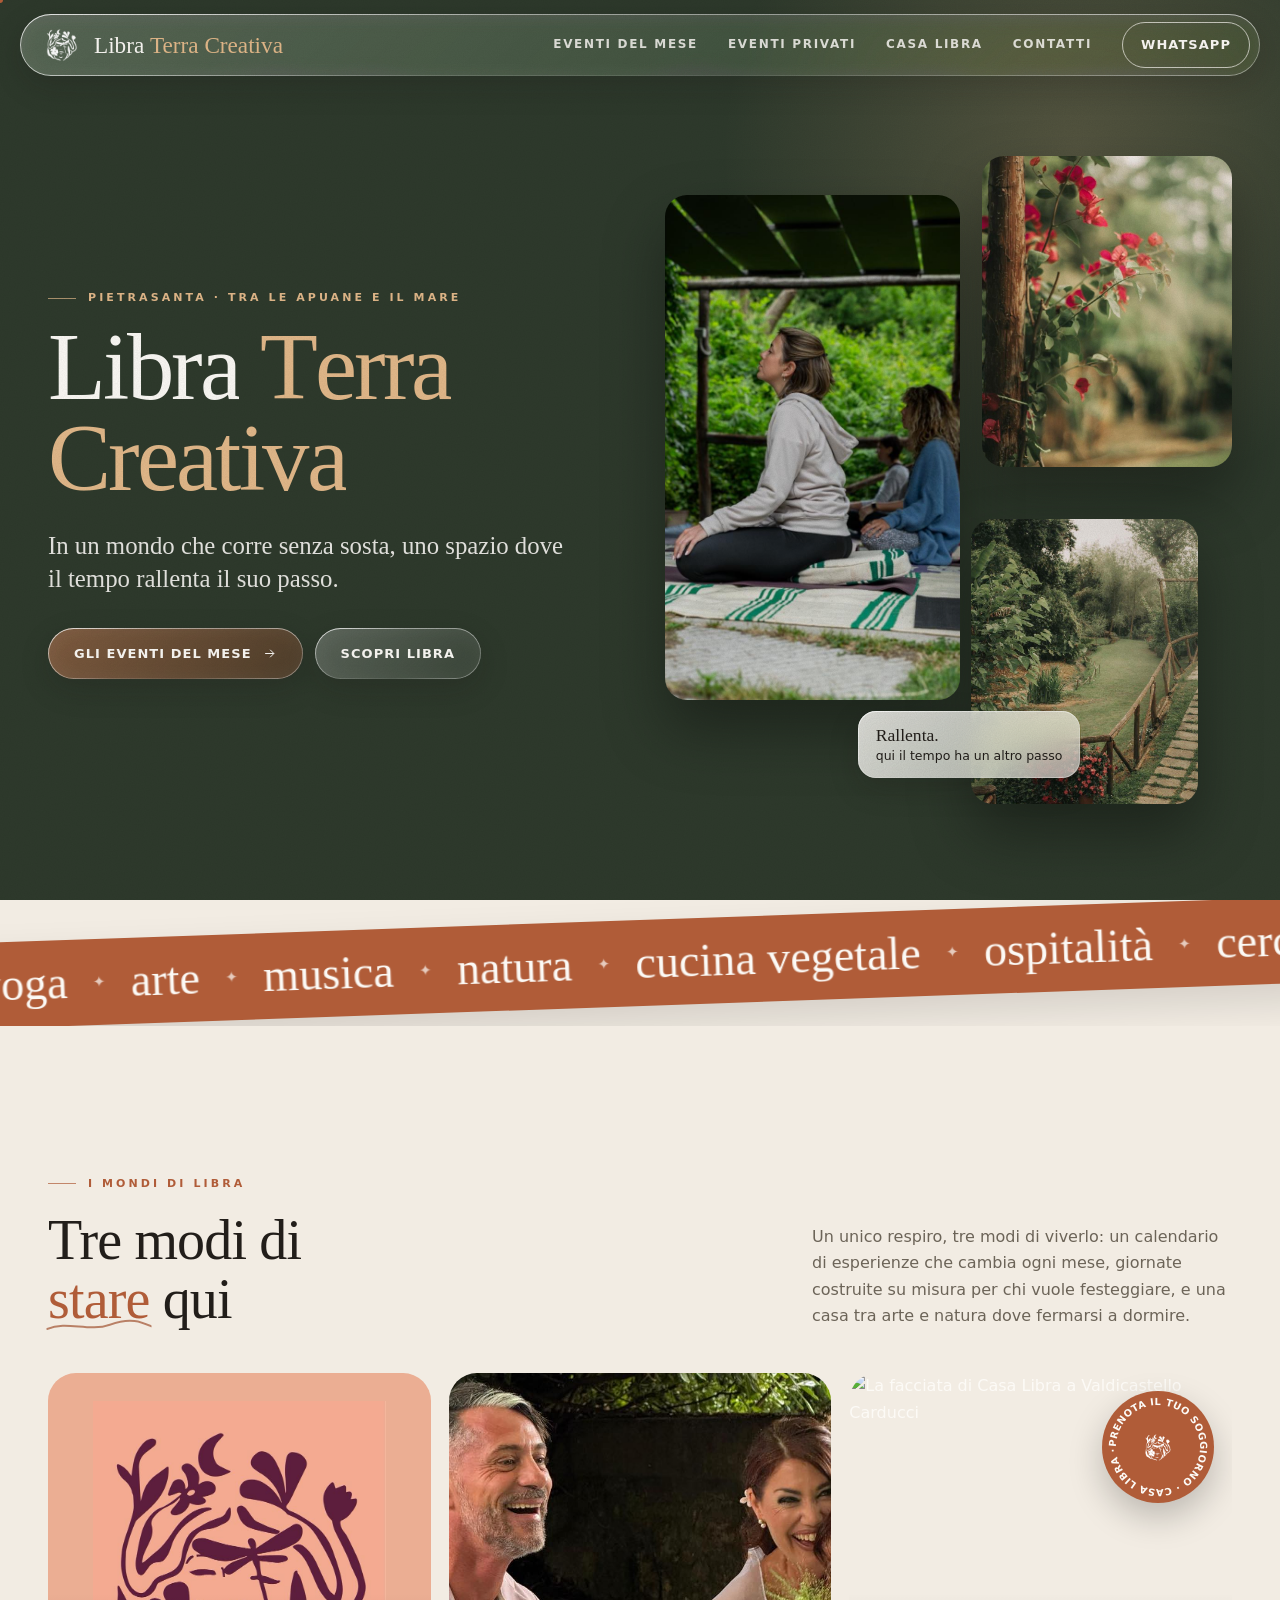
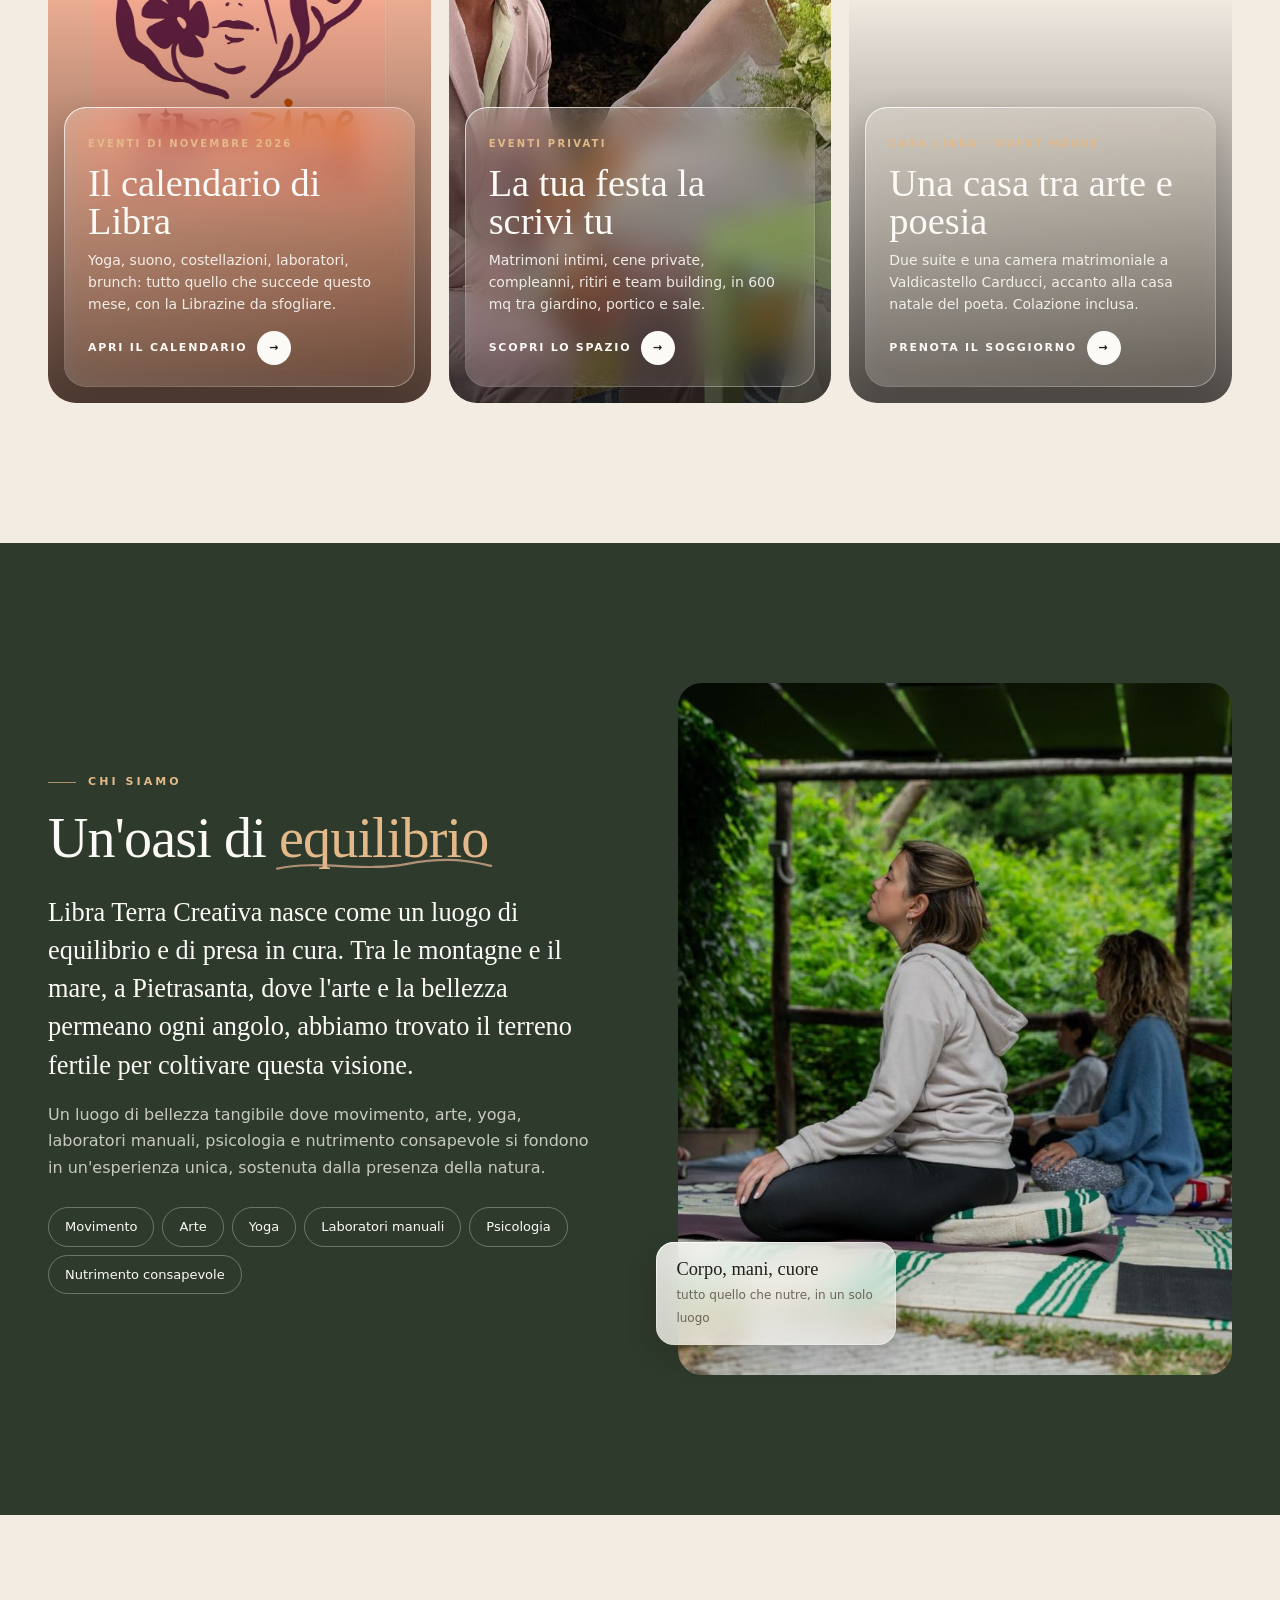
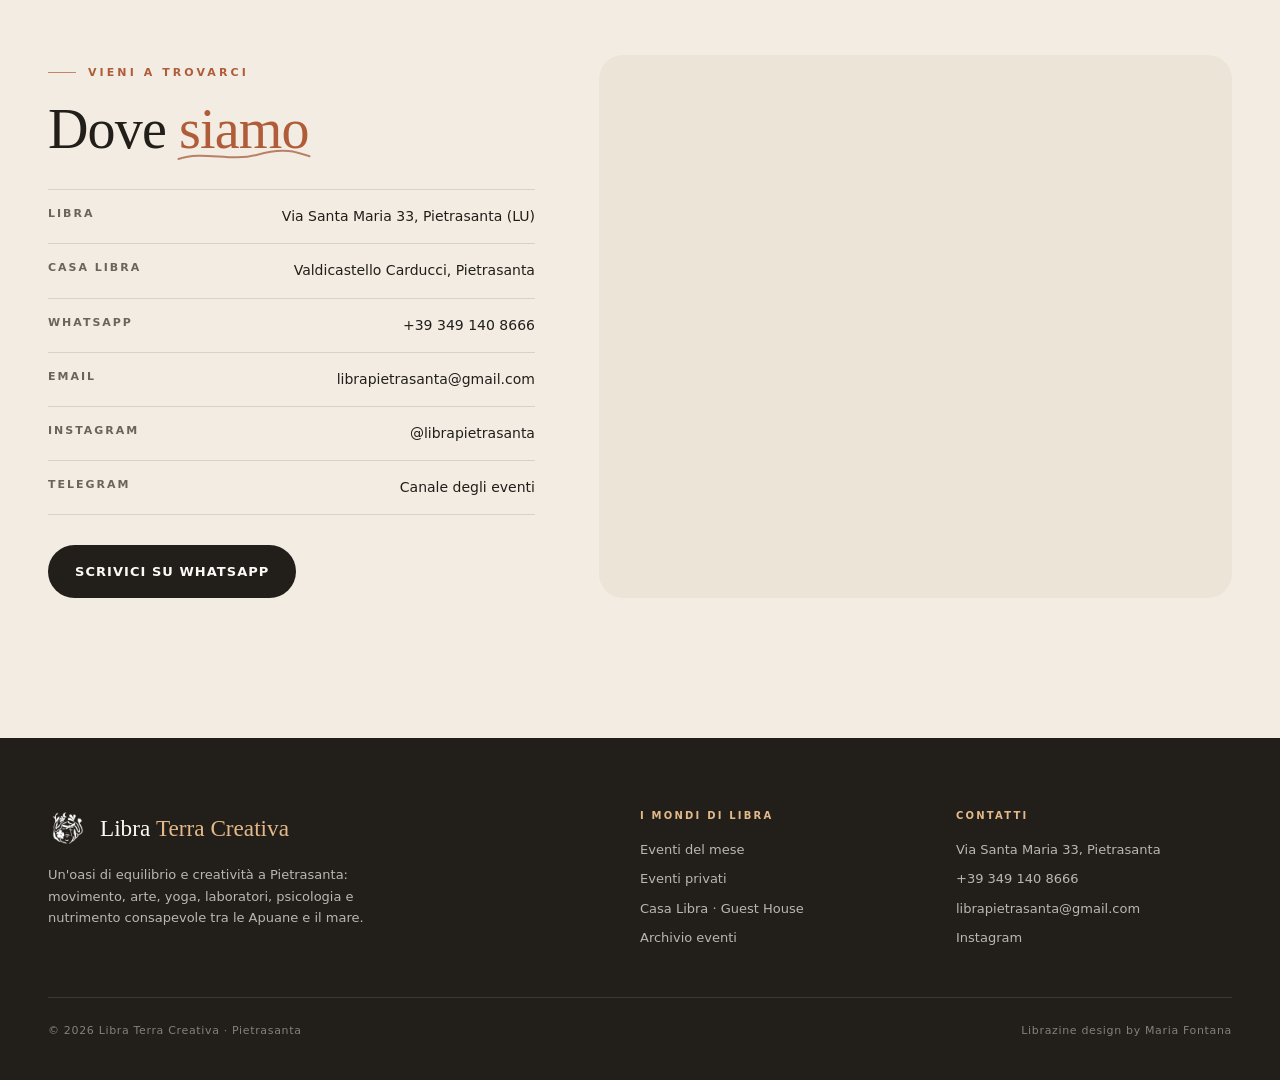
==== commit 2e6bf225: "Add files via upload" ====
--- a/index.html
+++ b/index.html
@@ -8,12 +8,21 @@
 <meta name="description" content="Libra Terra Creativa: un'oasi di equilibrio e creatività a Pietrasanta. Eventi del mese, eventi privati e Casa Libra, la guest house a Valdicastello Carducci.">
 <meta property="og:title" content="Libra Terra Creativa · Pietrasanta">
 <meta property="og:description" content="Uno spazio dove il tempo rallenta il suo passo. Eventi, eventi privati e Casa Libra.">
-<meta property="og:image" content="/assets/img/privati/cena-sera.jpg">
+<meta property="og:type" content="website">
+<meta property="og:site_name" content="Libra Terra Creativa">
+<meta property="og:locale" content="it_IT">
+<meta property="og:url" content="https://librapietrasanta.com/">
+<meta property="og:image" content="https://librapietrasanta.com/assets/img/anteprime/home.jpg">
+<meta property="og:image:width" content="1200">
+<meta property="og:image:height" content="630">
+<meta property="og:image:alt" content="Il portico di Libra illuminato la sera">
+<meta name="twitter:card" content="summary_large_image">
+<link rel="canonical" href="https://librapietrasanta.com/">
 <meta name="theme-color" content="#F2ECE3">
 <link rel="icon" type="image/png" href="/assets/img/pittogramma.png">
 <link rel="preconnect" href="https://api.fontshare.com"><link rel="preconnect" href="https://cdn.fontshare.com" crossorigin>
-<link href="https://api.fontshare.com/v2/css?f[]=gambarino@400&display=swap" rel="stylesheet">
-<link href="https://api.fontshare.com/v2/css?f[]=satoshi@400,500,700&display=swap" rel="stylesheet">
+<link rel="preload" as="style" href="https://api.fontshare.com/v2/css?f[]=gambarino@400&display=swap" onload="this.onload=null;this.rel='stylesheet'"><noscript><link rel="stylesheet" href="https://api.fontshare.com/v2/css?f[]=gambarino@400&display=swap"></noscript>
+<link rel="preload" as="style" href="https://api.fontshare.com/v2/css?f[]=satoshi@400,500,700&display=swap" onload="this.onload=null;this.rel='stylesheet'"><noscript><link rel="stylesheet" href="https://api.fontshare.com/v2/css?f[]=satoshi@400,500,700&display=swap"></noscript>
 <link rel="stylesheet" href="/assets/css/libra.css">
 <link rel="stylesheet" href="/assets/css/libra-fx.css">
 <script src="/assets/js/libra-fx.js"></script>
@@ -116,9 +125,9 @@
       </div>
     </div>
     <div class="h-mosaic" aria-hidden="true">
-      <figure class="m1"><img src="/assets/img/privati/yoga.jpg" alt="" fetchpriority="high"></figure>
-      <figure class="m2"><img src="/assets/img/privati/bouganville.jpg" alt="" style="object-position:center 40%"></figure>
-      <figure class="m3"><img src="/assets/img/privati/sentiero.jpg" alt=""></figure>
+      <figure class="m1"><img src="/assets/img/privati/yoga.jpg" srcset="/assets/img/privati/yoga-m.jpg 760w, /assets/img/privati/yoga.jpg 1114w" sizes="(max-width: 900px) 50vw, 25vw" alt="" fetchpriority="high"></figure>
+      <figure class="m2"><img src="/assets/img/privati/bouganville.jpg" srcset="/assets/img/privati/bouganville-m.jpg 760w, /assets/img/privati/bouganville.jpg 1066w" sizes="(max-width: 900px) 50vw, 25vw" alt="" style="object-position:center 40%"></figure>
+      <figure class="m3"><img src="/assets/img/privati/sentiero.jpg" srcset="/assets/img/privati/sentiero-m.jpg 760w, /assets/img/privati/sentiero.jpg 1066w" sizes="(max-width: 900px) 50vw, 25vw" alt=""></figure>
       <div class="chip glass"><b>Rallenta.</b>qui il tempo ha un altro passo</div>
     </div>
   </div>
@@ -137,9 +146,9 @@
       <p class="muted" style="max-width:420px">Un unico respiro, tre modi di viverlo: un calendario di esperienze che cambia ogni mese, giornate costruite su misura per chi vuole festeggiare, e una casa tra arte e natura dove fermarsi a dormire.</p>
     </div>
     <div class="doors">
-      <a class="door month rv" href="/eventi/" id="doorMonth"><img src="/assets/img/librazine/2026-11/1.jpg" alt="La Librazine del mese"><div class="door-in glass"><small id="doorMonthLbl">Eventi del mese</small><h3>Il calendario di Libra</h3><p>Yoga, suono, costellazioni, laboratori, brunch: tutto quello che succede questo mese, con la Librazine da sfogliare.</p><span class="go">Apri il calendario <i>→</i></span></div></a>
-      <a class="door rv" href="/eventi-privati/"><img src="/assets/img/privati/sposi.jpg" alt="Una coppia di sposi nel giardino di Libra" style="object-position:center 30%"><div class="door-in glass"><small>Eventi privati</small><h3>La tua festa la scrivi tu</h3><p>Matrimoni intimi, cene private, compleanni, ritiri e team building, in 600 mq tra giardino, portico e sale.</p><span class="go">Scopri lo spazio <i>→</i></span></div></a>
-      <a class="door rv" href="/casa-libra/"><span class="stamp" data-stamp="prenota il tuo soggiorno · Casa Libra · "></span><img src="/casa-libra/assets/img/facciata.jpg" alt="La facciata di Casa Libra a Valdicastello Carducci" style="object-position:40% center"><div class="door-in glass"><small>Casa Libra · Guest House</small><h3>Una casa tra arte e poesia</h3><p>Due suite e una camera matrimoniale a Valdicastello Carducci, accanto alla casa natale del poeta. Colazione inclusa.</p><span class="go">Prenota il soggiorno <i>→</i></span></div></a>
+      <a class="door month rv" href="/eventi/" id="doorMonth"><img loading="lazy" src="/assets/img/librazine/2026-11/1.jpg" srcset="/assets/img/librazine/2026-11/1-m.jpg 760w, /assets/img/librazine/2026-11/1.jpg 1140w" sizes="(max-width: 900px) 92vw, 40vw" alt="La Librazine del mese"><div class="door-in glass"><small id="doorMonthLbl">Eventi del mese</small><h3>Il calendario di Libra</h3><p>Yoga, suono, costellazioni, laboratori, brunch: tutto quello che succede questo mese, con la Librazine da sfogliare.</p><span class="go">Apri il calendario <i>→</i></span></div></a>
+      <a class="door rv" href="/eventi-privati/"><img loading="lazy" src="/assets/img/privati/sposi.jpg" srcset="/assets/img/privati/sposi-m.jpg 760w, /assets/img/privati/sposi.jpg 1200w" sizes="(max-width: 900px) 92vw, 40vw" alt="Una coppia di sposi nel giardino di Libra" style="object-position:center 30%"><div class="door-in glass"><small>Eventi privati</small><h3>La tua festa la scrivi tu</h3><p>Matrimoni intimi, cene private, compleanni, ritiri e team building, in 600 mq tra giardino, portico e sale.</p><span class="go">Scopri lo spazio <i>→</i></span></div></a>
+      <a class="door rv" href="/casa-libra/"><span class="stamp" data-stamp="prenota il tuo soggiorno · Casa Libra · "></span><img loading="lazy" src="/casa-libra/assets/img/facciata.jpg" srcset="/casa-libra/assets/img/facciata-m.jpg 760w, /casa-libra/assets/img/facciata.jpg 2000w" sizes="(max-width: 900px) 92vw, 40vw" alt="La facciata di Casa Libra a Valdicastello Carducci" style="object-position:40% center"><div class="door-in glass"><small>Casa Libra · Guest House</small><h3>Una casa tra arte e poesia</h3><p>Due suite e una camera matrimoniale a Valdicastello Carducci, accanto alla casa natale del poeta. Colazione inclusa.</p><span class="go">Prenota il soggiorno <i>→</i></span></div></a>
     </div>
   </div>
 </section>
@@ -166,7 +175,7 @@
       <div class="pillars"><span>Movimento</span><span>Arte</span><span>Yoga</span><span>Laboratori manuali</span><span>Psicologia</span><span>Nutrimento consapevole</span></div>
     </div>
     <div class="about-img rv">
-      <img src="/assets/img/privati/yoga.jpg" alt="Una pratica di yoga nel giardino di Libra" loading="lazy">
+      <img src="/assets/img/privati/yoga.jpg" srcset="/assets/img/privati/yoga-m.jpg 760w, /assets/img/privati/yoga.jpg 1114w" sizes="(max-width: 900px) 92vw, 40vw" alt="Una pratica di yoga nel giardino di Libra" loading="lazy">
       <div class="tag glass light-ink" style="background:linear-gradient(135deg,rgba(252,250,246,.85),rgba(252,250,246,.6))">Corpo, mani, cuore<br><small style="font-family:var(--sans);font-size:12px;color:var(--muted)">tutto quello che nutre, in un solo luogo</small></div>
     </div>
   </div>
@@ -219,7 +228,7 @@
   var box=document.getElementById('upList');
   next.slice(0,3).forEach(function(n){
     var a=document.createElement('a');a.className='up rv';a.href='/eventi/#ev-'+n.ev.id;
-    a.innerHTML='<img src="'+IMG+n.ev.img+'" alt="" loading="lazy"'+(n.ev.contain?' style="object-fit:contain;background:#FAF4EE"':'')+'><div><small>'+G[n.s.getDay()]+' '+n.s.getDate()+' '+M[n.s.getMonth()]+' · '+n.s.getHours()+'.'+('0'+n.s.getMinutes()).slice(-2)+'</small><h3></h3><p></p></div>';
+    a.innerHTML='<img src="'+IMG+n.ev.img.replace(/\.jpg$/,"-m.jpg")+'" alt="" loading="lazy"'+(n.ev.contain?' style="object-fit:contain;background:#FAF4EE"':'')+'><div><small>'+G[n.s.getDay()]+' '+n.s.getDate()+' '+M[n.s.getMonth()]+' · '+n.s.getHours()+'.'+('0'+n.s.getMinutes()).slice(-2)+'</small><h3></h3><p></p></div>';
     a.querySelector('h3').textContent=n.ev.titolo;a.querySelector('p').textContent=n.ev.chi;box.appendChild(a);
   });
   if(!next.length)document.getElementById('prossimi').style.display='none';
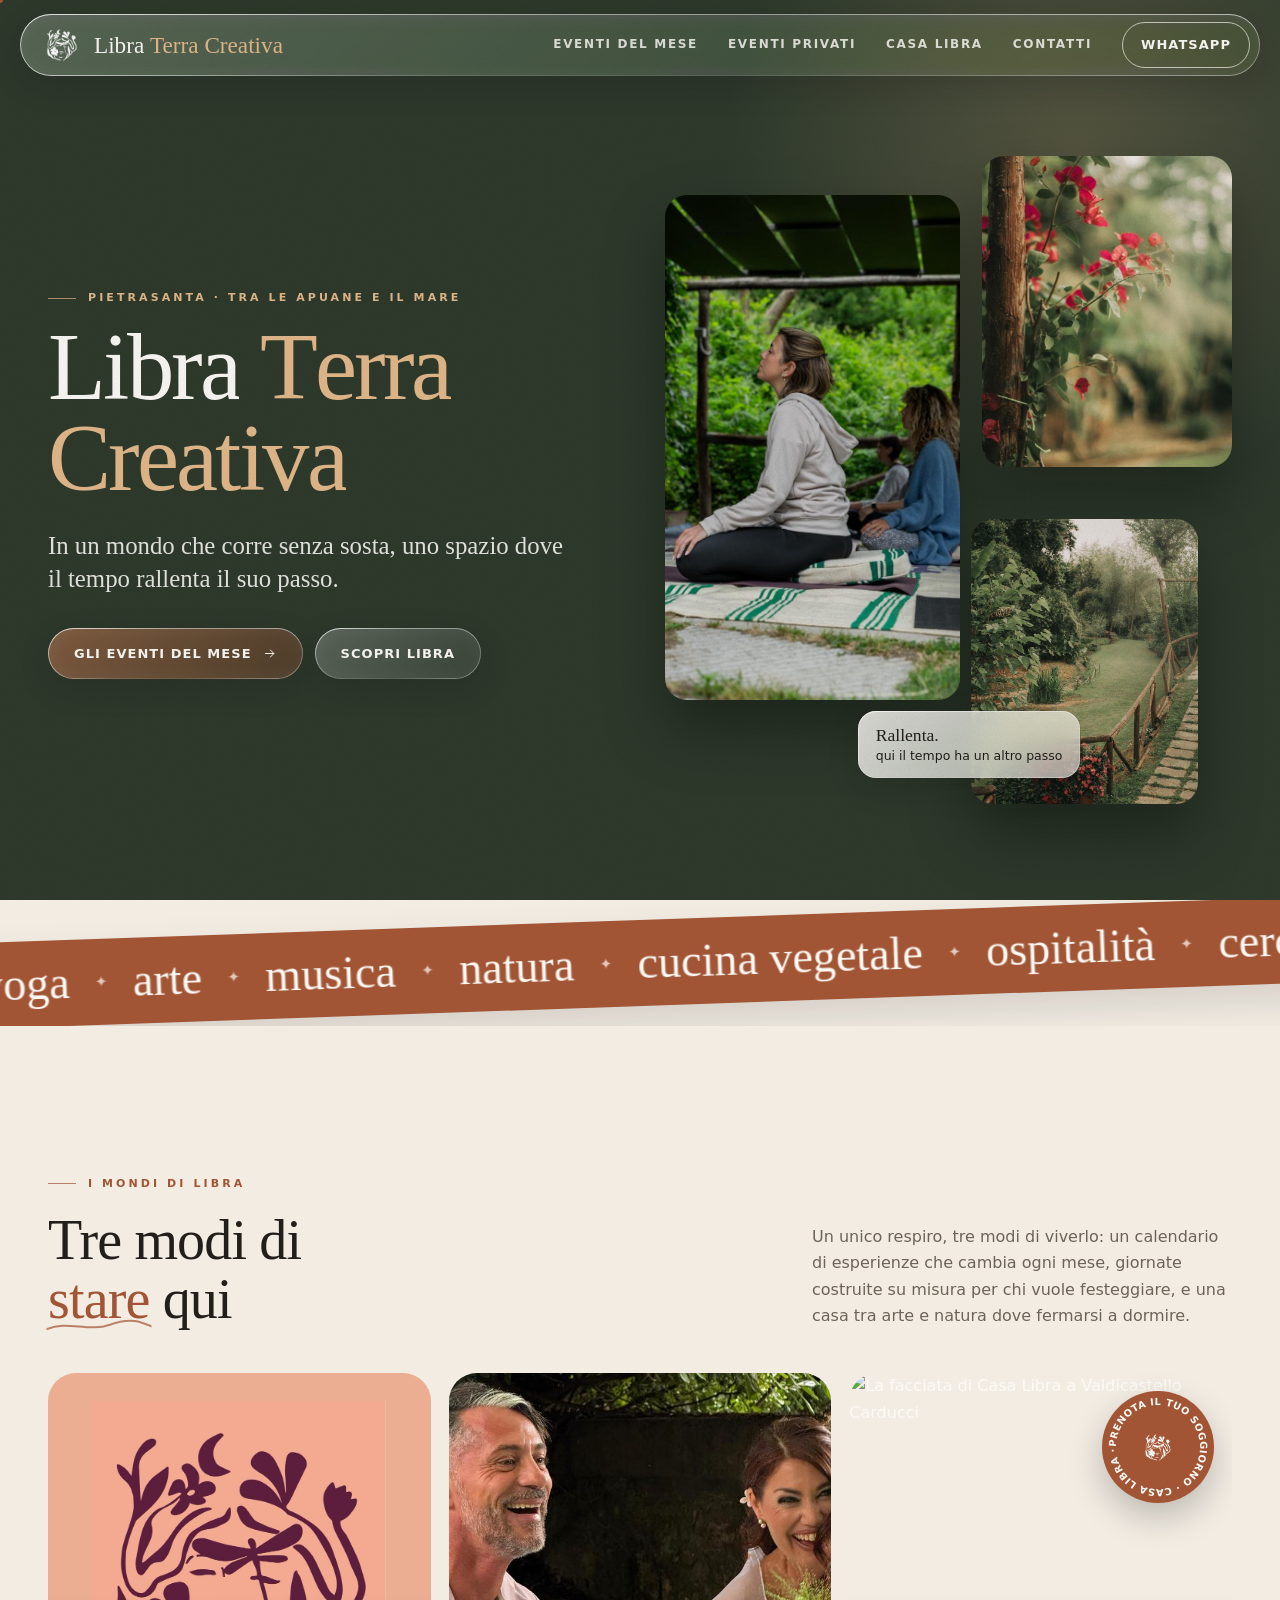
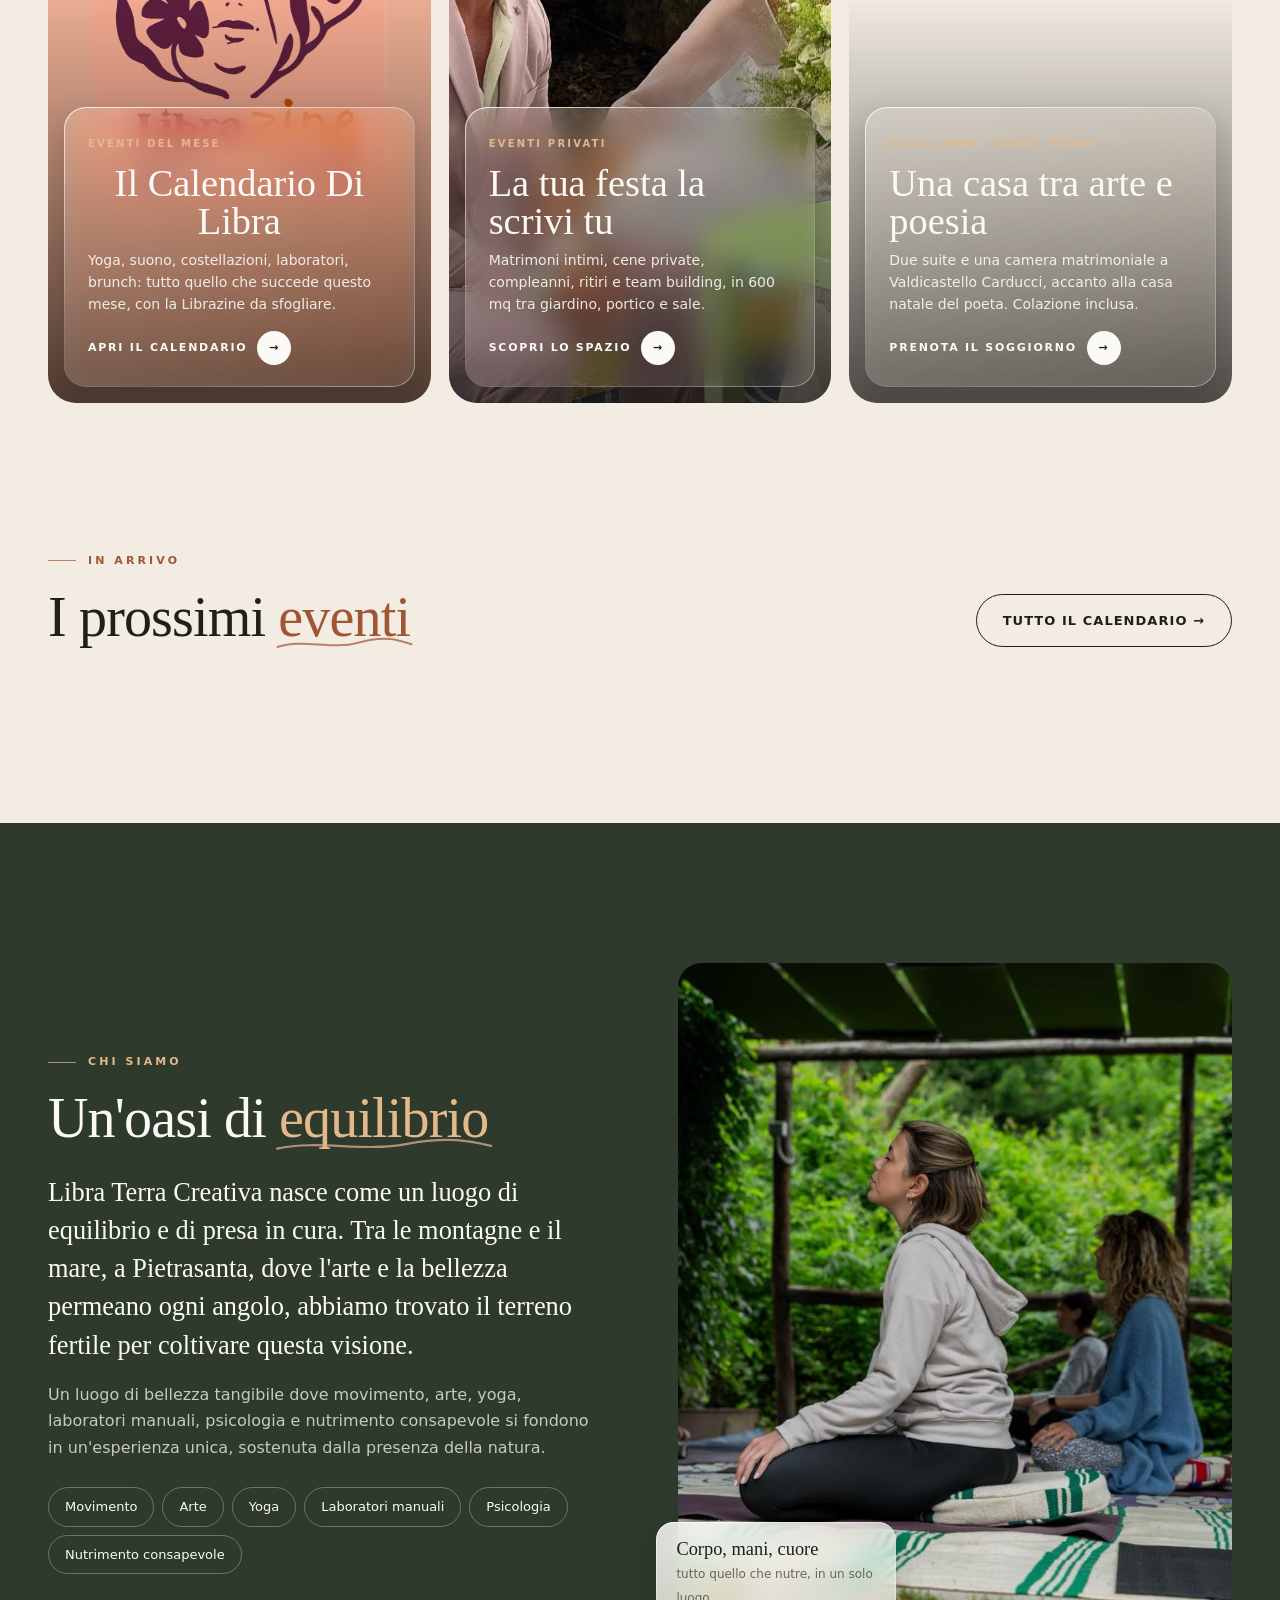
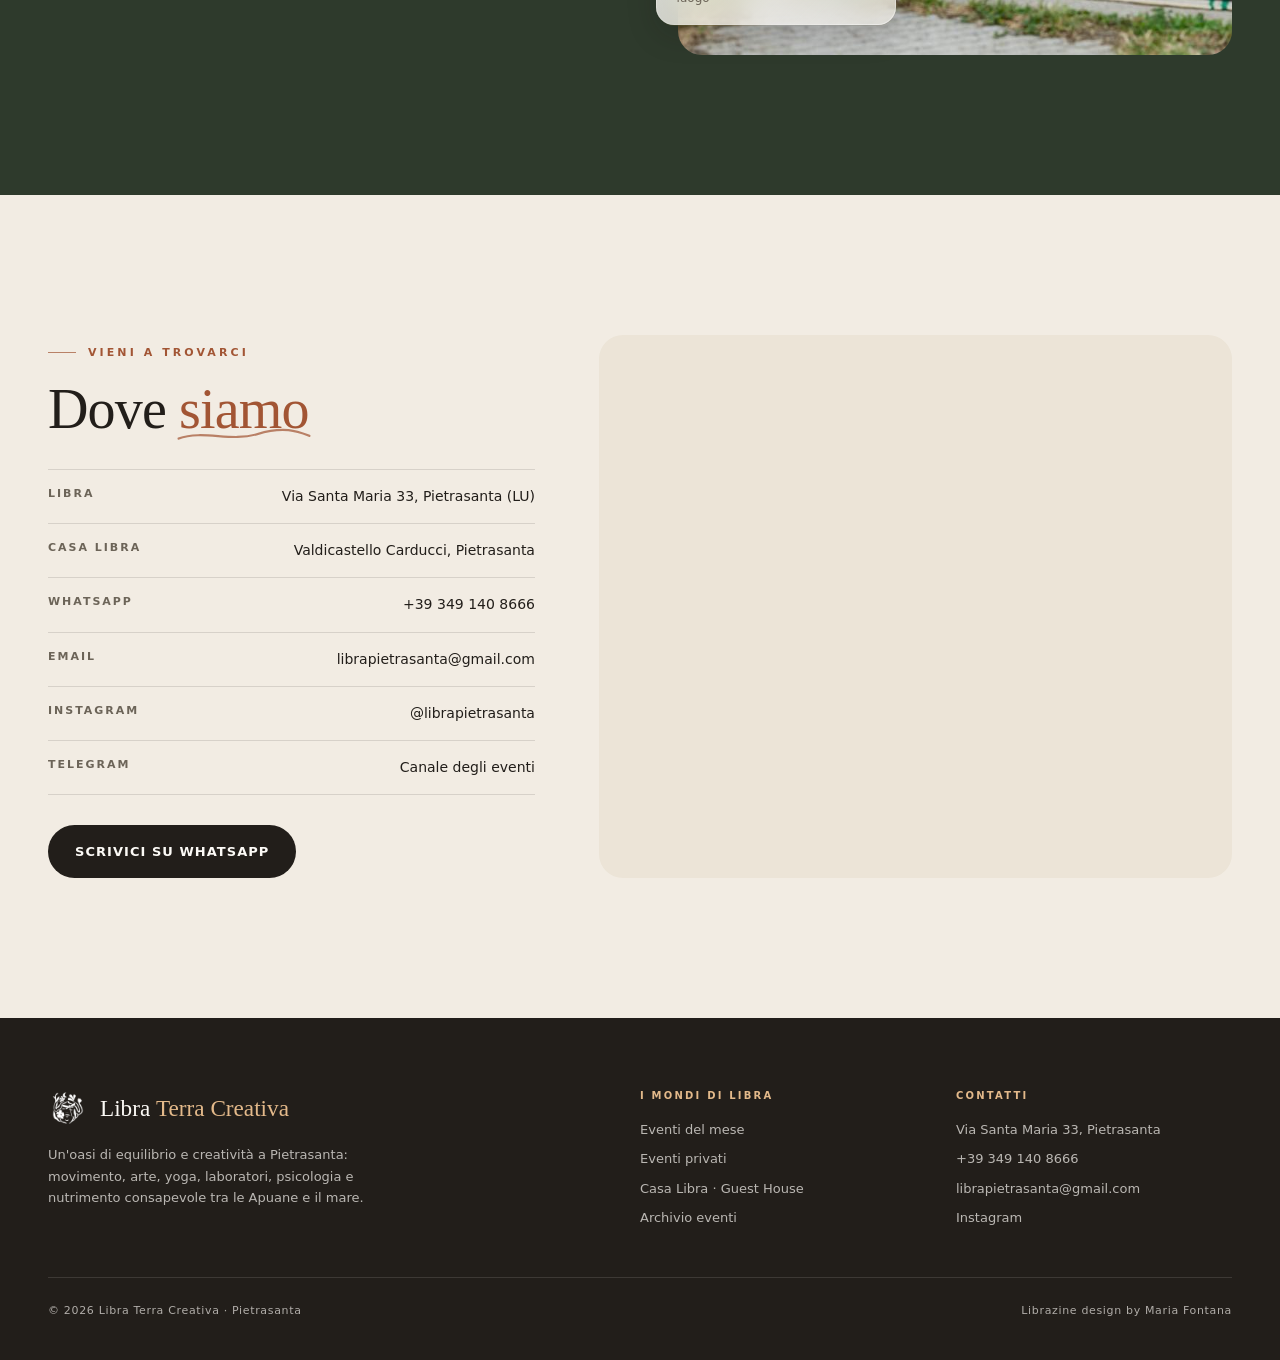
==== commit 82376458: "Add files via upload" ====
--- a/index.html
+++ b/index.html
@@ -28,7 +28,7 @@
 <script src="/assets/js/libra-fx.js"></script>
 <style>
 /* Palette · Home — terra, cotto e bosco */
-:root{--sand:#F2ECE3;--linen:#FCFAF6;--stone:#E5DDD0;--clay:#B05C38;--clay-dark:#7E3F22;--ochre:#E3B98A;--olive:#2E3A2C;--ink:#221E1A;--muted:#6C6458;--line:rgba(34,30,26,.13);}
+:root{--sand:#F2ECE3;--linen:#FCFAF6;--stone:#E5DDD0;--clay:#A25534;--clay-dark:#7E3F22;--ochre:#E3B98A;--olive:#2E3A2C;--ink:#221E1A;--muted:#6C6458;--line:rgba(34,30,26,.13);}
 /* HERO · testo a sinistra, composizione di foto a destra (foto alla loro dimensione naturale: niente sgranature) */
 .h-hero{min-height:100svh;position:relative;overflow:hidden;display:flex;align-items:center;padding:130px 0 70px;background:var(--olive);color:var(--linen);}
 .h-hero::before{content:'';position:absolute;width:60vw;height:60vw;max-width:820px;max-height:820px;right:-14vw;top:-18vw;border-radius:50%;background:radial-gradient(circle,rgba(227,185,138,.22),transparent 65%);pointer-events:none;}
@@ -112,6 +112,7 @@
 </header>
 <div class="mmenu glass" id="mmenu"><a href="/eventi/">Eventi del mese</a><a href="/eventi-privati/">Eventi privati</a><a href="/casa-libra/">Casa Libra</a><a href="#chi-siamo">Chi siamo</a><a href="#contatti">Contatti</a></div>
 
+<main id="contenuto">
 <!-- HERO -->
 <section class="h-hero" id="top">
   <div class="wrap h-grid">
@@ -201,18 +202,20 @@
   </div>
 </section>
 
+</main>
+
 <footer class="foot">
   <div class="wrap">
     <div class="foot-grid">
       <div><a href="/" class="brand"><img src="/assets/img/pittogramma.png" alt=""><span>Libra <em>Terra Creativa</em></span></a><p style="margin-top:16px;max-width:380px">Un'oasi di equilibrio e creatività a Pietrasanta: movimento, arte, yoga, laboratori, psicologia e nutrimento consapevole tra le Apuane e il mare.</p></div>
-      <div><h5>I mondi di Libra</h5><ul><li><a href="/eventi/">Eventi del mese</a></li><li><a href="/eventi-privati/">Eventi privati</a></li><li><a href="/casa-libra/">Casa Libra · Guest House</a></li><li><a href="/eventi/archivio/">Archivio eventi</a></li></ul></div>
-      <div><h5>Contatti</h5><ul><li>Via Santa Maria 33, Pietrasanta</li><li><a href="tel:+393491408666">+39 349 140 8666</a></li><li><a href="mailto:librapietrasanta@gmail.com">librapietrasanta@gmail.com</a></li><li><a href="https://www.instagram.com/librapietrasanta" target="_blank" rel="noopener">Instagram</a></li></ul></div>
+      <div><h3>I mondi di Libra</h3><ul><li><a href="/eventi/">Eventi del mese</a></li><li><a href="/eventi-privati/">Eventi privati</a></li><li><a href="/casa-libra/">Casa Libra · Guest House</a></li><li><a href="/eventi/archivio/">Archivio eventi</a></li></ul></div>
+      <div><h3>Contatti</h3><ul><li>Via Santa Maria 33, Pietrasanta</li><li><a href="tel:+393491408666">+39 349 140 8666</a></li><li><a href="mailto:librapietrasanta@gmail.com">librapietrasanta@gmail.com</a></li><li><a href="https://www.instagram.com/librapietrasanta" target="_blank" rel="noopener">Instagram</a></li></ul></div>
     </div>
     <div class="foot-bottom"><span>© <span data-year>2026</span> Libra Terra Creativa · Pietrasanta</span><span>Librazine design by Maria Fontana</span></div>
   </div>
 </footer>
 
-<div class="mbar glass" id="mbar"><div><b>Libra Terra Creativa</b>eventi · eventi privati · Casa Libra</div><a href="/eventi/" class="btn btn-clay">Eventi</a></div>
+<div class="mbar glass" id="mbar" role="region" aria-label="Azioni rapide"><div><b>Libra Terra Creativa</b>eventi · eventi privati · Casa Libra</div><a href="/eventi/" class="btn btn-clay">Eventi</a></div>
 
 <script src="/assets/js/libra.js"></script>
 <script src="/eventi/dati.js"></script>
--- a/assets/css/libra.css
+++ b/assets/css/libra.css
@@ -8,9 +8,9 @@
   --sand:#F4EEE5;      /* fondo */
   --linen:#FBF8F3;     /* superfici chiare */
   --stone:#E8DFD2;     /* pietra / separatori */
-  --clay:#A65D3C;      /* cotto — accento */
+  --clay:#9D5839;      /* cotto — accento */
   --clay-dark:#7E4127;
-  --ochre:#D3A06A;     /* intonaco della facciata */
+  --ochre:#D6A876;     /* intonaco della facciata */
   --olive:#3E4532;     /* bosco delle Apuane */
   --olive-soft:#6B7258;
   --ink:#221F1B;
@@ -170,7 +170,7 @@
 .cal-hint b{color:var(--ink);font-weight:600;}
 .months{display:grid;grid-template-columns:1fr 1fr;gap:34px;}
 @media(max-width:700px){.months{grid-template-columns:1fr;}.months .month:nth-child(2){display:none;}}
-.month h4{font-family:var(--serif);font-weight:500;font-size:1.5rem;text-align:center;margin-bottom:12px;text-transform:capitalize;}
+.month h3{font-family:var(--serif);font-weight:500;font-size:1.5rem;text-align:center;margin-bottom:12px;text-transform:capitalize;}
 .dow,.days{display:grid;grid-template-columns:repeat(7,1fr);}
 .dow span{font-size:10px;letter-spacing:.15em;text-transform:uppercase;text-align:center;color:var(--muted);padding-bottom:8px;font-weight:600;}
 .day{aspect-ratio:1/1;border:0;background:transparent;font-size:14px;color:var(--ink);cursor:pointer;position:relative;display:grid;place-items:center;transition:background .15s,color .15s;font-variant-numeric:tabular-nums;}
@@ -248,7 +248,7 @@
 .dint-item{display:grid;grid-template-columns:120px 1fr;gap:20px;padding:24px 0;border-bottom:1px solid var(--line);}
 .dint-item .km{font-family:var(--serif);font-size:1.6rem;line-height:1.1;color:var(--clay);}
 .dint-item .km small{display:block;font-family:var(--sans);font-size:10px;letter-spacing:.18em;text-transform:uppercase;color:var(--muted);margin-top:4px;}
-.dint-item h4{font-family:var(--serif);font-weight:500;font-size:1.45rem;line-height:1.15;margin-bottom:4px;}
+.dint-item h3{font-family:var(--serif);font-weight:500;font-size:1.45rem;line-height:1.15;margin-bottom:4px;}
 .dint-item p{font-size:14px;color:var(--muted);}
 @media(max-width:900px){.dint-grid{grid-template-columns:1fr;}.dint-item{grid-template-columns:90px 1fr;}}
 
@@ -270,7 +270,7 @@
 .info{padding:clamp(90px,12vw,150px) 0;}
 .info-grid{display:grid;grid-template-columns:repeat(4,1fr);border-top:1px solid var(--line);margin-top:46px;}
 .info-item{padding:28px 22px 28px 0;border-bottom:1px solid var(--line);}
-.info-item h4{font-size:10px;letter-spacing:.2em;text-transform:uppercase;color:var(--muted);font-weight:600;margin-bottom:10px;}
+.info-item h3{font-size:10px;letter-spacing:.2em;text-transform:uppercase;color:var(--muted);font-weight:600;margin-bottom:10px;}
 .info-item p{font-family:var(--serif);font-size:1.35rem;line-height:1.3;}
 .info-item p small{display:block;font-family:var(--sans);font-size:13px;color:var(--muted);margin-top:4px;line-height:1.5;}
 @media(max-width:900px){.info-grid{grid-template-columns:repeat(2,1fr);}}
@@ -293,10 +293,10 @@
 .foot-grid{display:grid;grid-template-columns:2fr 1fr 1fr;gap:40px;padding-bottom:40px;border-bottom:1px solid rgba(251,248,243,.12);}
 .foot .brand img{filter:invert(1);mix-blend-mode:screen;}
 .foot .brand span{color:var(--linen);}
-.foot h5{font-size:10px;letter-spacing:.22em;text-transform:uppercase;color:var(--ochre);margin-bottom:14px;font-weight:600;}
+.foot h3{font-size:10px;letter-spacing:.22em;text-transform:uppercase;color:var(--ochre);margin-bottom:14px;font-weight:600;}
 .foot li{list-style:none;margin-bottom:8px;}
 .foot a:hover{color:var(--linen);}
-.foot-bottom{display:flex;justify-content:space-between;flex-wrap:wrap;gap:12px;padding-top:24px;font-size:11px;letter-spacing:.06em;color:rgba(251,248,243,.45);}
+.foot-bottom{display:flex;justify-content:space-between;flex-wrap:wrap;gap:12px;padding-top:24px;font-size:11px;letter-spacing:.06em;color:rgba(251,248,243,.66);}
 @media(max-width:760px){.foot-grid{grid-template-columns:1fr;}}
 
 /* MOBILE BAR */
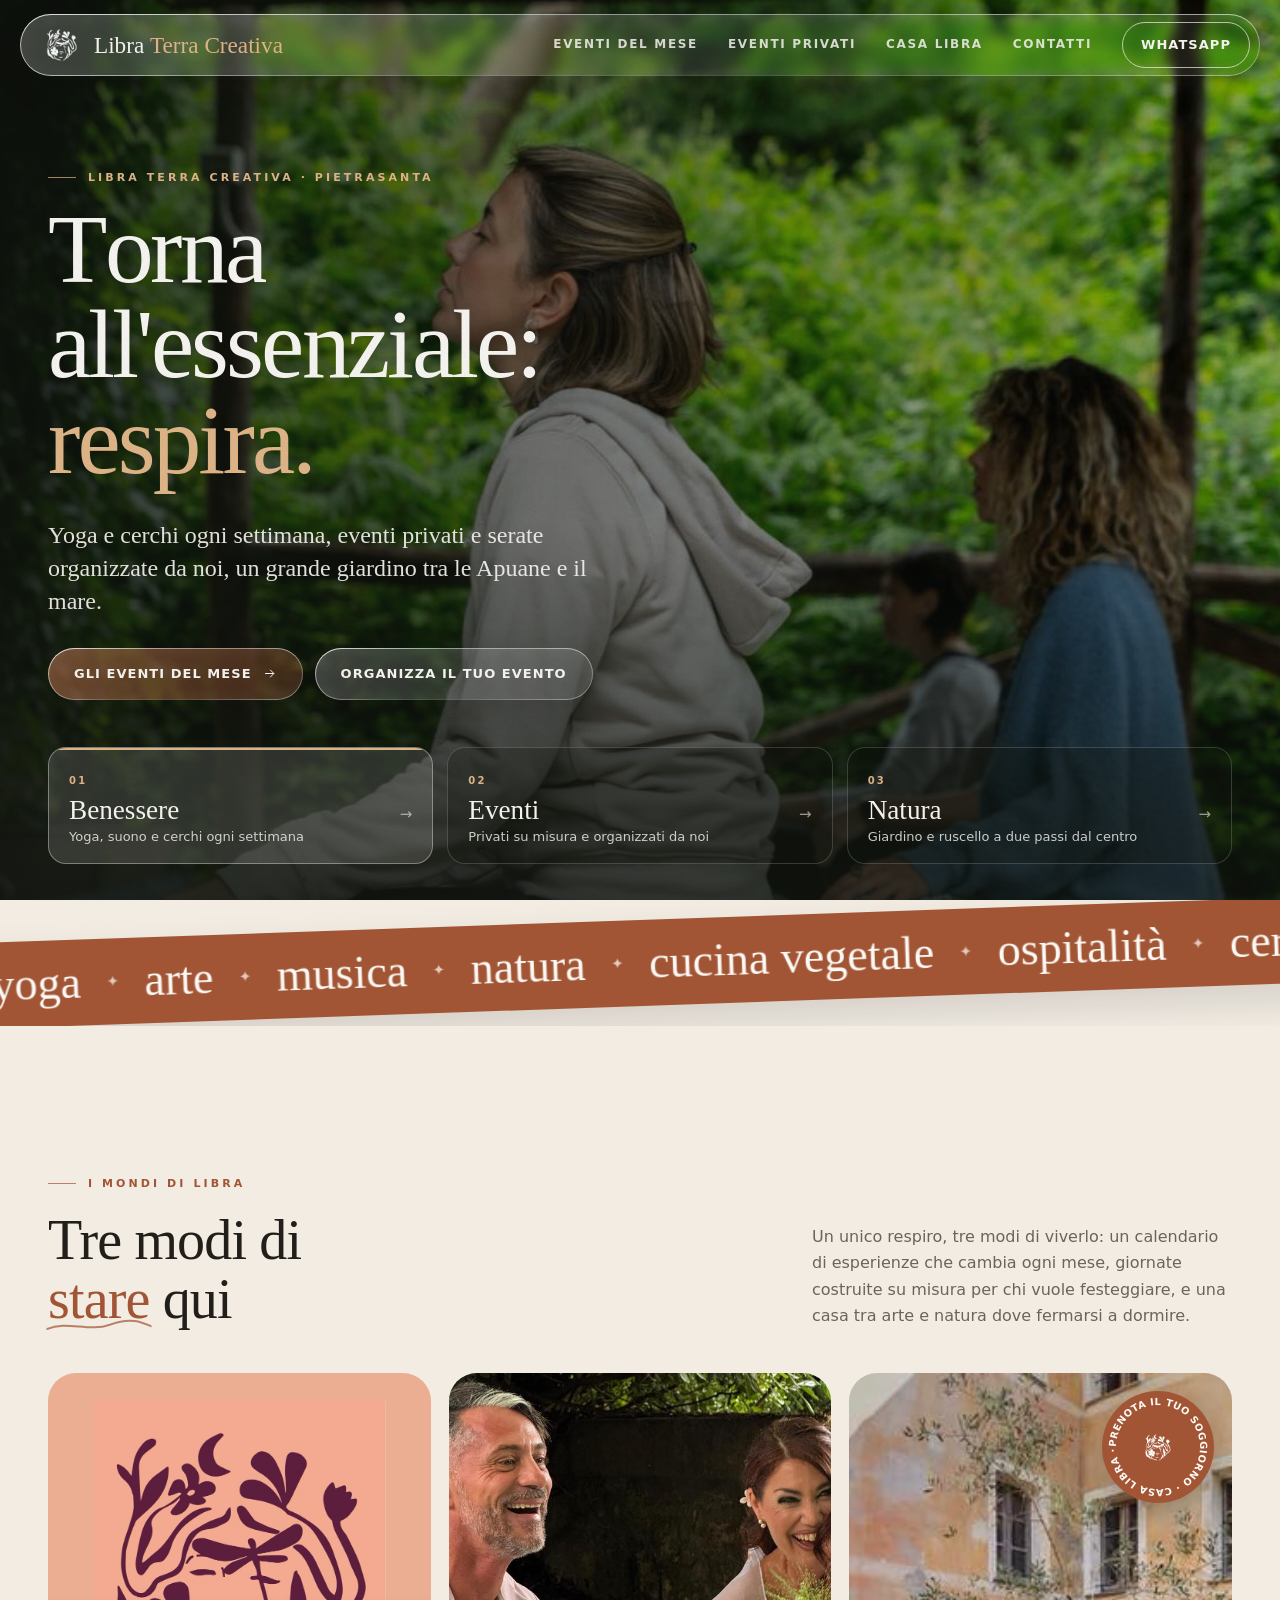
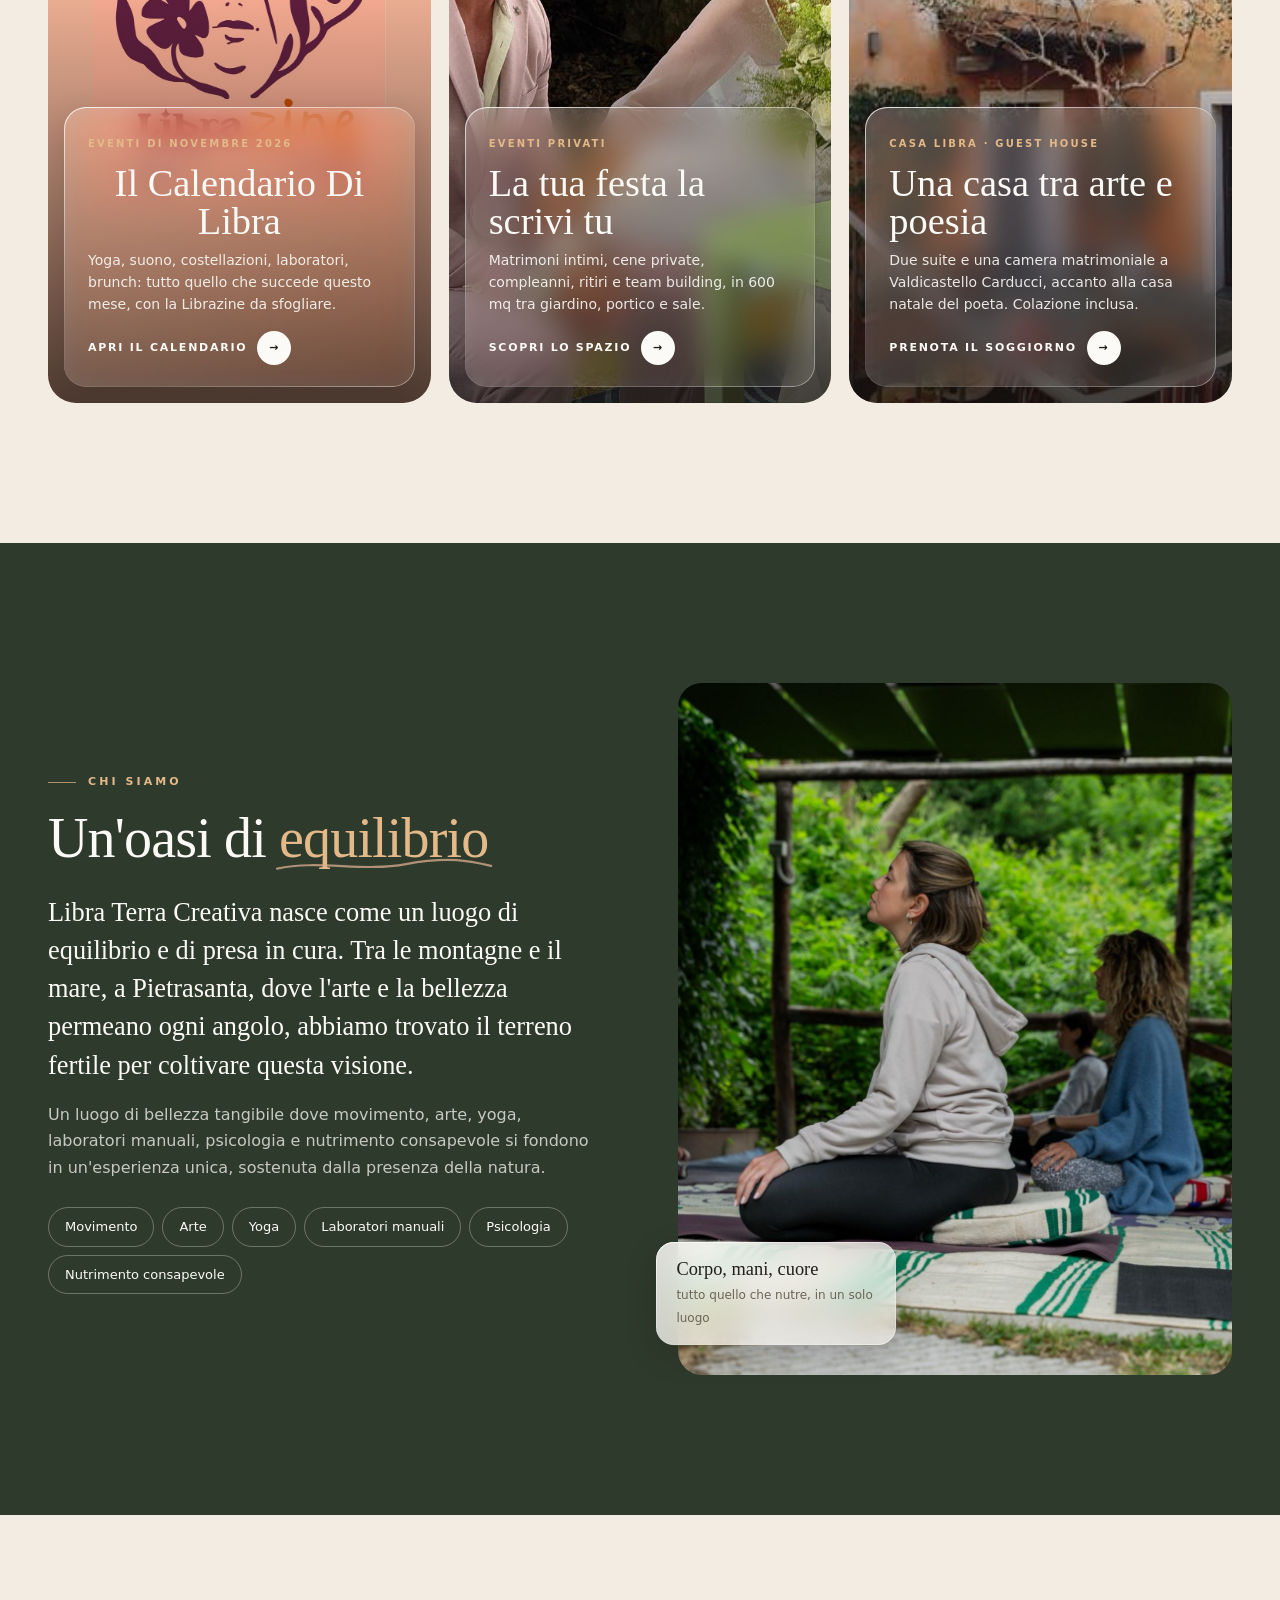
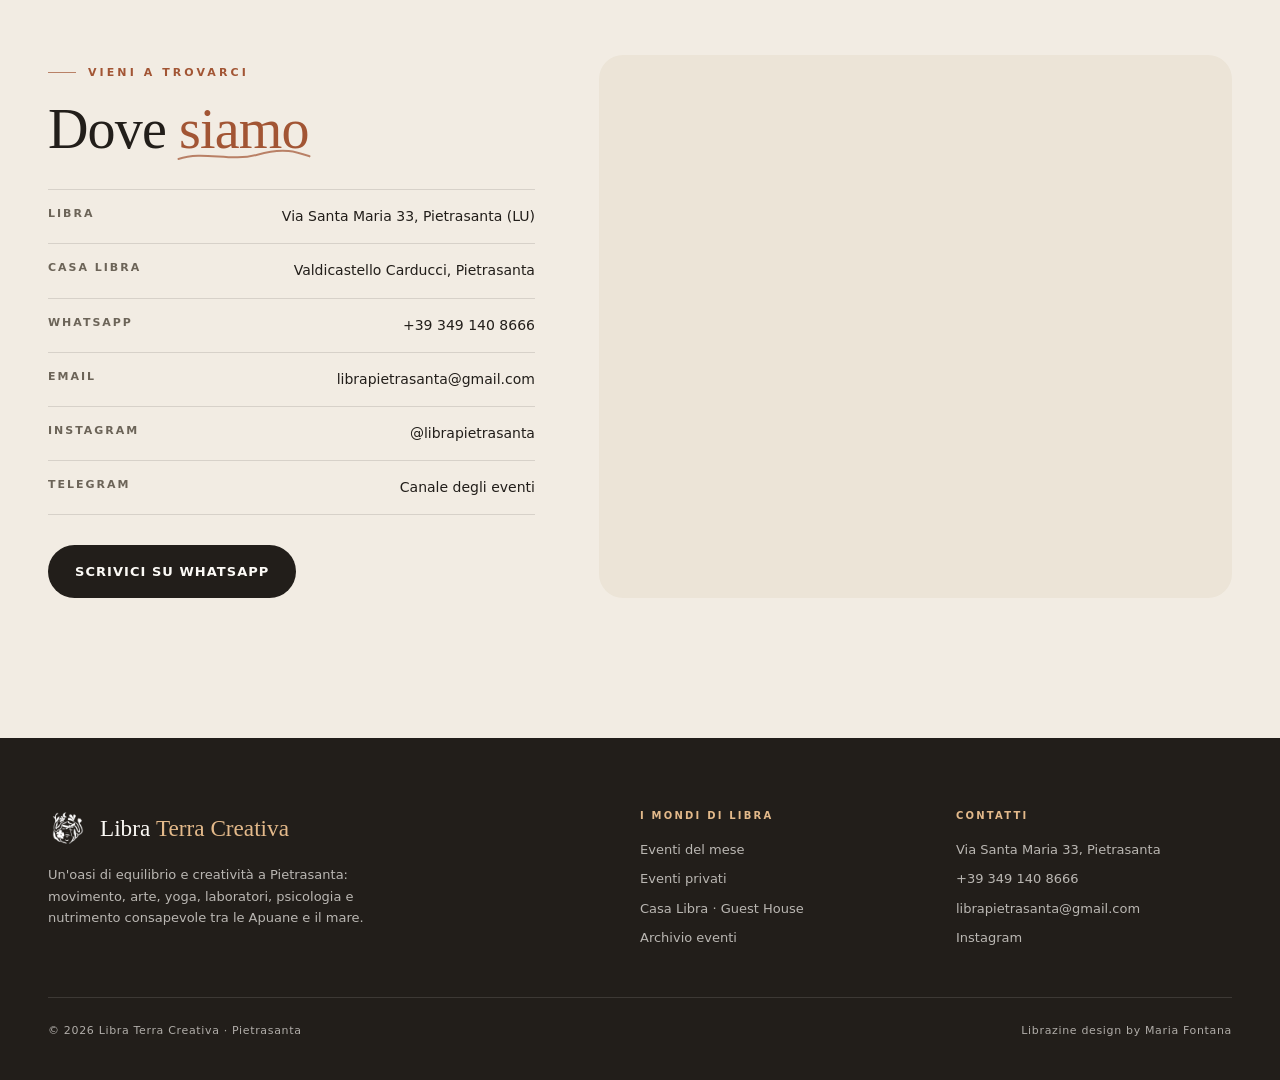
==== commit 33a89bc5: "Add files via upload" ====
--- a/index.html
+++ b/index.html
@@ -29,27 +29,48 @@
 <style>
 /* Palette · Home — terra, cotto e bosco */
 :root{--sand:#F2ECE3;--linen:#FCFAF6;--stone:#E5DDD0;--clay:#A25534;--clay-dark:#7E3F22;--ochre:#E3B98A;--olive:#2E3A2C;--ink:#221E1A;--muted:#6C6458;--line:rgba(34,30,26,.13);}
-/* HERO · testo a sinistra, composizione di foto a destra (foto alla loro dimensione naturale: niente sgranature) */
-.h-hero{min-height:100svh;position:relative;overflow:hidden;display:flex;align-items:center;padding:130px 0 70px;background:var(--olive);color:var(--linen);}
-.h-hero::before{content:'';position:absolute;width:60vw;height:60vw;max-width:820px;max-height:820px;right:-14vw;top:-18vw;border-radius:50%;background:radial-gradient(circle,rgba(227,185,138,.22),transparent 65%);pointer-events:none;}
-.h-grid{display:grid;grid-template-columns:1fr 1.05fr;gap:clamp(40px,6vw,90px);align-items:center;position:relative;z-index:2;width:100%;}
+/* HERO · "Torna all'essenziale": tre foto a tutto schermo che si alternano (benessere, eventi, natura)
+   con uno zoom lento; la parola del titolo e le tre schede in basso cambiano insieme alla foto */
+.h-hero{min-height:100svh;position:relative;overflow:hidden;display:flex;flex-direction:column;justify-content:center;padding:130px 0 170px;background:var(--olive);color:var(--linen);}
+.hx-slides{position:absolute;inset:-14px;transform:translate3d(var(--px,0),var(--py,0),0);transition:transform 1.2s cubic-bezier(.2,.7,.3,1);}
+.hx-slide{position:absolute;inset:0;margin:0;opacity:0;transition:opacity 1.6s ease;}
+.hx-slide.on{opacity:1;}
+.hx-slide img{width:100%;height:100%;object-fit:cover;transform:scale(1.12);transition:transform 9s linear;}
+.hx-slide.on img{transform:scale(1);}
+.hx-shade{position:absolute;inset:0;background:linear-gradient(90deg,rgba(18,22,16,.74) 0%,rgba(18,22,16,.42) 48%,rgba(18,22,16,.12) 100%),linear-gradient(0deg,rgba(18,22,16,.7) 0%,rgba(18,22,16,0) 42%);}
+.hx-in{position:relative;z-index:2;width:100%;}
 .h-hero .eyebrow{color:var(--ochre);}
-.h-hero h1{font-family:var(--serif);font-weight:400;font-size:clamp(3.4rem,7.4vw,6.6rem);line-height:.9;letter-spacing:-.03em;margin:18px 0 22px;}
-.h-hero h1 em{font-style:normal;color:var(--ochre);}
-.h-hero p{font-family:var(--serif);font-size:clamp(1.2rem,2vw,1.55rem);max-width:520px;line-height:1.35;color:rgba(252,250,246,.9);}
-.h-cta{display:flex;gap:12px;flex-wrap:wrap;margin-top:32px;}
+.h-hero h1{font-family:var(--serif);font-weight:400;font-size:clamp(3.2rem,7.6vw,7rem);line-height:.92;letter-spacing:-.03em;margin:18px 0 24px;max-width:12ch;}
+.hx-word{display:block;position:relative;height:1.02em;overflow:hidden;color:var(--ochre);}
+.hx-word span{position:absolute;left:0;top:0;transition:transform 1s cubic-bezier(.2,.7,.3,1),opacity .8s;}
+.hx-word span.out{transform:translateY(-105%);opacity:0;}
+.hx-word span.in{transform:translateY(105%);opacity:0;}
+.h-hero p{font-family:var(--serif);font-size:clamp(1.15rem,1.9vw,1.5rem);max-width:540px;line-height:1.38;color:rgba(252,250,246,.92);}
+.h-cta{display:flex;gap:12px;flex-wrap:wrap;margin-top:30px;}
 .h-cta .btn{border-radius:999px;}
-.h-mosaic{position:relative;height:clamp(440px,72vh,700px);}
-.h-mosaic figure{position:absolute;margin:0;border-radius:22px;overflow:hidden;box-shadow:0 30px 60px rgba(0,0,0,.35);opacity:0;transform:translateY(30px) scale(.97);animation:mosaicIn 1.3s var(--ease) forwards;}
-.h-mosaic img{width:100%;height:100%;object-fit:cover;}
-.h-mosaic .m1{left:0;top:6%;width:52%;height:78%;animation-delay:.35s;}
-.h-mosaic .m2{right:0;top:0;width:44%;height:48%;animation-delay:.55s;}
-.h-mosaic .m3{right:6%;bottom:0;width:40%;height:44%;animation-delay:.75s;}
-.h-mosaic .chip{position:absolute;left:34%;bottom:4%;z-index:3;border-radius:18px;padding:13px 18px;font-size:12.5px;line-height:1.35;color:var(--ink);background:linear-gradient(135deg,rgba(252,250,246,.85),rgba(252,250,246,.6));opacity:0;animation:fadeUp 1s var(--ease) 1.2s forwards;}
-.h-mosaic .chip b{display:block;font-family:var(--serif);font-weight:400;font-size:1.1rem;}
-@keyframes mosaicIn{to{opacity:1;transform:none;}}
-@media(max-width:900px){.h-grid{grid-template-columns:1fr;}.h-mosaic{height:420px;order:2;}.h-hero{padding-top:110px;}}
-@media(prefers-reduced-motion:reduce){.h-mosaic figure,.h-mosaic .chip{animation:none;opacity:1;transform:none;}}
+/* le tre schede: passando sopra (o con il tocco) cambiano la foto; il clic porta alla sezione */
+.hx-tabs{position:absolute;left:0;right:0;bottom:clamp(22px,4vh,40px);z-index:3;display:grid;grid-template-columns:repeat(3,1fr);gap:14px;}
+.hx-tab{position:relative;display:block;padding:18px 20px 16px;border-radius:18px;color:var(--linen);background:rgba(18,22,16,.28);border:1px solid rgba(252,250,246,.18);-webkit-backdrop-filter:blur(10px);backdrop-filter:blur(10px);overflow:hidden;transition:background .4s,border-color .4s,transform .4s var(--ease);}
+.hx-tab:hover,.hx-tab.on{background:rgba(252,250,246,.14);border-color:rgba(252,250,246,.38);}
+.hx-tab:hover{transform:translateY(-3px);}
+.hx-tab small{font-size:10px;letter-spacing:.22em;font-weight:700;color:var(--ochre);}
+.hx-tab b{display:flex;justify-content:space-between;align-items:baseline;font-family:var(--serif);font-weight:400;font-size:1.7rem;line-height:1.1;margin:4px 0 2px;}
+.hx-tab b i{font-style:normal;font-family:var(--sans);font-size:15px;opacity:.6;transition:transform .35s var(--ease),opacity .35s;}
+.hx-tab:hover b i{transform:translateX(4px);opacity:1;}
+.hx-tab span{display:block;font-size:13px;line-height:1.45;color:rgba(252,250,246,.82);}
+.hx-bar{position:absolute;left:0;top:0;height:2px;width:100%;background:var(--ochre);transform:scaleX(0);transform-origin:left;}
+.hx-tab.on .hx-bar{animation:hxBar var(--dur,6.5s) linear forwards;}
+.hx-paused .hx-tab.on .hx-bar{animation:none;transform:scaleX(1);}
+@keyframes hxBar{to{transform:scaleX(1);}}
+@media(max-width:760px){
+  .h-hero{justify-content:flex-start;padding:120px 0 150px;}
+  .hx-shade{background:linear-gradient(180deg,rgba(18,22,16,.55) 0%,rgba(18,22,16,.35) 45%,rgba(18,22,16,.78) 100%);}
+  .hx-tabs{gap:8px;}
+  .hx-tab{padding:13px 12px 11px;border-radius:14px;}
+  .hx-tab b{font-size:1.2rem;}
+  .hx-tab b i,.hx-tab span,.hx-tab small{display:none;}
+}
+@media(prefers-reduced-motion:reduce){.hx-slide img,.hx-slide.on img{transform:none;transition:none;}.hx-slides{transition:none;}.hx-tab.on .hx-bar{animation:none;transform:scaleX(1);}}
 /* TRE MONDI */
 .worlds{padding:clamp(90px,11vw,140px) 0;}
 .worlds-head{display:flex;justify-content:space-between;align-items:flex-end;gap:24px;flex-wrap:wrap;margin-bottom:44px;}
@@ -113,25 +134,29 @@
 <div class="mmenu glass" id="mmenu"><a href="/eventi/">Eventi del mese</a><a href="/eventi-privati/">Eventi privati</a><a href="/casa-libra/">Casa Libra</a><a href="#chi-siamo">Chi siamo</a><a href="#contatti">Contatti</a></div>
 
 <main id="contenuto">
-<!-- HERO -->
+<!-- HERO · Torna all'essenziale -->
 <section class="h-hero" id="top">
-  <div class="wrap h-grid">
-    <div>
-      <span class="eyebrow fade-up" style="--d:.1s">Pietrasanta · tra le Apuane e il mare</span>
-      <h1 class="split">Libra <em>Terra Creativa</em></h1>
-      <p class="fade-up" style="--d:1.1s">In un mondo che corre senza sosta, uno spazio dove il tempo rallenta il suo passo.</p>
-      <div class="h-cta fade-up" style="--d:1.3s">
-        <a href="/eventi/" class="btn glass warm refract">Gli eventi del mese <svg viewBox="0 0 24 24" fill="none" stroke="currentColor" stroke-width="1.6"><path d="M5 12h14M13 6l6 6-6 6"/></svg></a>
-        <a href="#mondi" class="btn glass refract">Scopri Libra</a>
-      </div>
-    </div>
-    <div class="h-mosaic" aria-hidden="true">
-      <figure class="m1"><img src="/assets/img/privati/yoga.jpg" srcset="/assets/img/privati/yoga-m.jpg 760w, /assets/img/privati/yoga.jpg 1114w" sizes="(max-width: 900px) 50vw, 25vw" alt="" fetchpriority="high"></figure>
-      <figure class="m2"><img src="/assets/img/privati/bouganville.jpg" srcset="/assets/img/privati/bouganville-m.jpg 760w, /assets/img/privati/bouganville.jpg 1066w" sizes="(max-width: 900px) 50vw, 25vw" alt="" style="object-position:center 40%"></figure>
-      <figure class="m3"><img src="/assets/img/privati/sentiero.jpg" srcset="/assets/img/privati/sentiero-m.jpg 760w, /assets/img/privati/sentiero.jpg 1066w" sizes="(max-width: 900px) 50vw, 25vw" alt=""></figure>
-      <div class="chip glass"><b>Rallenta.</b>qui il tempo ha un altro passo</div>
-    </div>
-  </div>
+  <!-- le tre foto: su telefono la versione verticale (-m), su computer quella grande -->
+  <div class="hx-slides" aria-hidden="true">
+    <figure class="hx-slide on"><picture><source media="(max-width: 760px)" srcset="/assets/img/privati/yoga-m.jpg"><img src="/assets/img/privati/yoga.jpg" alt="" fetchpriority="high" style="object-position:center 35%"></picture></figure>
+    <figure class="hx-slide"><picture><source media="(max-width: 760px)" srcset="/assets/img/privati/giardino-matrimonio-m.jpg"><img src="/assets/img/privati/cena-sera.jpg" alt="" decoding="async" style="object-position:center 60%"></picture></figure>
+    <figure class="hx-slide"><picture><source media="(max-width: 760px)" srcset="/assets/img/privati/sentiero-m.jpg"><img src="/assets/img/privati/sentiero.jpg" alt="" decoding="async" style="object-position:center 55%"></picture></figure>
+  </div>
+  <div class="hx-shade" aria-hidden="true"></div>
+  <div class="wrap hx-in">
+    <span class="eyebrow fade-up" style="--d:.1s">Libra Terra Creativa · Pietrasanta</span>
+    <h1><span class="split">Torna all'essenziale:</span> <span class="hx-word" id="hxWord"><span>respira.</span></span></h1>
+    <p class="fade-up" style="--d:1.1s">Yoga e cerchi ogni settimana, eventi privati e serate organizzate da noi, un grande giardino tra le Apuane e il mare.</p>
+    <div class="h-cta fade-up" style="--d:1.3s">
+      <a href="/eventi/" class="btn glass warm refract">Gli eventi del mese <svg viewBox="0 0 24 24" fill="none" stroke="currentColor" stroke-width="1.6"><path d="M5 12h14M13 6l6 6-6 6"/></svg></a>
+      <a href="/eventi-privati/" class="btn glass refract">Organizza il tuo evento</a>
+    </div>
+  </div>
+  <nav class="hx-tabs wrap fade-up" style="--d:1.5s" aria-label="I mondi di Libra">
+    <a class="hx-tab on" href="/eventi/#fissi" data-word="respira."><i class="hx-bar"></i><small>01</small><b>Benessere <i>→</i></b><span>Yoga, suono e cerchi ogni settimana</span></a>
+    <a class="hx-tab" href="/eventi-privati/" data-word="festeggia."><i class="hx-bar"></i><small>02</small><b>Eventi <i>→</i></b><span>Privati su misura e organizzati da noi</span></a>
+    <a class="hx-tab" href="#chi-siamo" data-word="rallenta."><i class="hx-bar"></i><small>03</small><b>Natura <i>→</i></b><span>Giardino e ruscello a due passi dal centro</span></a>
+  </nav>
 </section>
 
 <div class="ribbon-wrap"><div class="ribbon clay" data-ribbon="yoga · arte · musica · natura · cucina vegetale · ospitalità · cerchi · suono · respiro"></div></div>
@@ -218,6 +243,41 @@
 <div class="mbar glass" id="mbar" role="region" aria-label="Azioni rapide"><div><b>Libra Terra Creativa</b>eventi · eventi privati · Casa Libra</div><a href="/eventi/" class="btn btn-clay">Eventi</a></div>
 
 <script src="/assets/js/libra.js"></script>
+<script>
+/* HERO · le tre foto si alternano ogni 6,5 secondi; passando sopra una scheda (o toccandola) si ferma su quella.
+   Parte solo dopo l'apertura con la libellula e si ferma quando la prima schermata non si vede. */
+(function(){
+  var hero=document.getElementById('top'),slides=[].slice.call(hero.querySelectorAll('.hx-slide')),tabs=[].slice.call(hero.querySelectorAll('.hx-tab'));
+  var word=document.getElementById('hxWord'),cur=0,timer=null,hold=false,visible=true,DUR=6500;
+  var still=window.matchMedia('(prefers-reduced-motion: reduce)').matches;
+  hero.style.setProperty('--dur',DUR+'ms');
+  function show(i){
+    if(i===cur)return;
+    slides[cur].classList.remove('on');tabs[cur].classList.remove('on');
+    cur=i;slides[i].classList.add('on');
+    void tabs[i].offsetWidth;tabs[i].classList.add('on');            // fa ripartire la barra di avanzamento
+    var old=word.firstElementChild,nw=document.createElement('span');
+    nw.textContent=tabs[i].dataset.word;nw.className='in';word.appendChild(nw);
+    requestAnimationFrame(function(){requestAnimationFrame(function(){nw.className='';if(old){old.className='out';setTimeout(function(){old.remove();},1000);}});});
+  }
+  function plan(){clearTimeout(timer);if(still||hold)return;timer=setTimeout(function(){
+    if(!visible||document.hidden||document.documentElement.classList.contains('intro-run')){plan();return;}
+    show((cur+1)%slides.length);plan();},DUR);}
+  tabs.forEach(function(t,i){
+    t.addEventListener('pointerenter',function(e){if(e.pointerType!=='mouse')return;hold=true;hero.classList.add('hx-paused');show(i);clearTimeout(timer);});
+    t.addEventListener('pointerleave',function(e){if(e.pointerType!=='mouse')return;hold=false;hero.classList.remove('hx-paused');plan();});
+    t.addEventListener('focus',function(){show(i);});
+  });
+  new IntersectionObserver(function(es){visible=es[0].isIntersecting;},{threshold:.2}).observe(hero);
+  /* la foto si sposta appena con il mouse */
+  if(!still&&window.matchMedia('(hover:hover) and (pointer:fine)').matches){
+    hero.addEventListener('pointermove',function(e){var r=hero.getBoundingClientRect();
+      hero.style.setProperty('--px',((e.clientX/r.width-.5)*-14).toFixed(1)+'px');hero.style.setProperty('--py',(((e.clientY-r.top)/r.height-.5)*-10).toFixed(1)+'px');},{passive:true});
+  }
+  if(still)hero.classList.add('hx-paused');
+  plan();
+})();
+</script>
 <script src="/eventi/dati.js"></script>
 <script>
 /* Prossimi 3 eventi del mese, dagli stessi dati della pagina /eventi/ */
--- a/assets/css/libra-fx.css
+++ b/assets/css/libra-fx.css
@@ -21,21 +21,37 @@
 html.vt-door .cover{animation:none;opacity:1;transform:rotate(2.5deg);}
 @media(prefers-reduced-motion:reduce){::view-transition-group(*),::view-transition-old(*),::view-transition-new(*){animation:none!important;}}
 
-/* ---------- APERTURA CON IL LOGO ---------- */
-/* finché c'è l'apertura, le animazioni della pagina aspettano */
-html.intro-run body *{animation-play-state:paused!important;}
+/* ---------- APERTURA: la libellula di Libra prende il volo ---------- */
+/* finché c'è l'apertura, le animazioni della pagina aspettano (tranne quelle dell'apertura stessa) */
+html.intro-run body>:not(.intro),html.intro-run body>:not(.intro) *{animation-play-state:paused!important;}
 html.libra-intro::before{content:'';position:fixed;inset:0;z-index:9999;background:var(--sand,#F2ECE3);}
-.intro{position:fixed;inset:0;z-index:9999;background:var(--sand,#F2ECE3);display:grid;place-items:center;color:var(--ink,#221E1A);transition:clip-path 1s cubic-bezier(.75,0,.2,1);clip-path:inset(0 0 0 0);}
-.intro.out{clip-path:inset(0 0 100% 0);}
-.intro-in{display:flex;flex-direction:column;align-items:center;gap:14px;transition:transform 1s cubic-bezier(.75,0,.2,1),opacity .6s;}
-.intro.out .intro-in{transform:translateY(-40px);opacity:0;}
-.intro img{width:78px;height:auto;clip-path:circle(0% at 50% 50%);transform:rotate(-25deg) scale(.9);transition:clip-path 1s cubic-bezier(.2,.7,.3,1),transform 1.2s cubic-bezier(.2,.7,.3,1);}
-.intro.go img{clip-path:circle(75% at 50% 50%);transform:none;}
-.intro b{font-family:var(--serif,'Gambarino',Georgia,serif);font-weight:400;font-size:clamp(2.6rem,7vw,3.8rem);line-height:1;letter-spacing:-.02em;display:flex;overflow:hidden;padding-bottom:.08em;}
-.intro b span{display:inline-block;transform:translateY(110%);transition:transform .9s cubic-bezier(.2,.7,.3,1);transition-delay:calc(.35s + var(--i) * .07s);}
-.intro.go b span{transform:none;}
-.intro small{font-size:10px;letter-spacing:.32em;text-transform:uppercase;font-weight:700;color:var(--clay,#A65D3C);opacity:0;transition:opacity .8s .85s;}
-.intro.go small{opacity:1;}
+.intro{position:fixed;inset:0;z-index:9999;display:grid;place-items:center;overflow:hidden;cursor:pointer;transition:opacity .35s;}
+.intro.skip{opacity:0;pointer-events:none;}
+/* il fondo sabbia: dietro la libellula si apre un cerchio (--r) che scopre la pagina */
+.intro-bg{position:absolute;inset:0;background:var(--sand,#F2ECE3);--r:0px;
+  -webkit-mask:radial-gradient(circle at 50% 48%,transparent var(--r),#000 calc(var(--r) + 1px));
+          mask:radial-gradient(circle at 50% 48%,transparent var(--r),#000 calc(var(--r) + 1px));}
+/* il logo: scritta + libellula, nelle proporzioni del logo ufficiale */
+.intro-logo{position:relative;width:min(440px,58vw);transform:translateX(-11%);}
+.intro-word{display:block;width:100%;height:auto;clip-path:inset(0 100% 0 0);
+  transition:clip-path .9s cubic-bezier(.65,0,.35,1) .1s,opacity .5s .1s,transform .7s .1s;}
+.intro.go .intro-word{clip-path:inset(0 0 0 0);}
+.intro.fast .intro-word{opacity:0;transform:translateY(16px);}
+/* lampo sulla stellina */
+.intro-spark{position:absolute;left:26.2%;top:18%;width:9%;aspect-ratio:1;border-radius:50%;translate:-50% -50%;opacity:0;
+  background:radial-gradient(circle,rgba(255,250,240,.95),rgba(255,250,240,0) 62%);}
+.intro.go .intro-spark{animation:introSpark .9s .75s cubic-bezier(.2,.7,.3,1) both;}
+@keyframes introSpark{0%{opacity:0;scale:.3;}35%{opacity:1;scale:1.4;}100%{opacity:0;scale:.5;}}
+/* la libellula: in fondo alla scritta, un po' più in alto, la coda sotto la riga */
+.intro-fly{position:absolute;left:80.5%;top:-46%;width:44.6%;height:auto;overflow:visible;fill:var(--ink,#221E1A);
+  transform-origin:55% 25%;will-change:transform;opacity:0;translate:0 -10px;transition:opacity .6s .45s,translate .9s .45s cubic-bezier(.2,.7,.3,1);}
+.intro.go .intro-fly{opacity:1;translate:0 0;}
+/* le ali battono attorno al corpo: lente a riposo, velocissime al decollo */
+.if-w{transform-box:view-box;animation:introFlap .32s ease-in-out infinite alternate;}
+.if-l{transform-origin:466px 235px;}
+.if-r{transform-origin:528px 235px;}
+.intro.fast .if-w{animation-duration:.065s;}
+@keyframes introFlap{to{transform:scaleX(.38);}}
 
 /* ---------- NASTRO DI PAROLE ---------- */
 .ribbon{position:relative;z-index:3;overflow:hidden;background:var(--olive,#2E3A2C);color:var(--linen,#FCFAF6);transform:rotate(-2deg);margin:-14px -3vw;padding:20px 0;box-shadow:0 18px 40px rgba(0,0,0,.12);}
@@ -70,3 +86,19 @@
 .pv-hero .stamp,.hero .stamp{position:absolute;right:max(16px,5vw);bottom:clamp(30px,9vh,90px);z-index:4;}
 .hero .stamp{right:max(84px,8vw);}
 @media(max-width:760px){.pv-hero .stamp,.hero .stamp{top:96px;bottom:auto;right:16px;}}
+
+/* ---------- PUNTATORE: la libellula (al posto del pallino e del cerchio) ---------- */
+.cur-fly{display:none;}
+@media (hover:hover) and (pointer:fine){
+  html.has-fly .cur-dot{display:none!important;}
+  html.has-fly .cur-ring:not(.on-img){opacity:0!important;}
+  .cur-fly{display:block;position:fixed;left:0;top:0;z-index:501;width:30px;pointer-events:none;will-change:transform;fill:var(--ink,#221E1A);transition:opacity .2s;}
+  .cur-fly svg{display:block;width:100%;height:auto;overflow:visible;transform-origin:55% 11%;transition:transform .3s cubic-bezier(.2,.7,.3,1);}
+  .cur-fly .if-w{transform-box:view-box;animation:introFlap .4s ease-in-out infinite alternate;}
+  .cur-fly.moving .if-w{animation-duration:.08s;}
+  .cur-fly.on-link{fill:var(--clay,#A65D3C);}
+  .cur-fly.on-link svg{transform:scale(1.35);}
+  .cur-fly.on-dark{fill:var(--linen,#FCFAF6);}
+  .cur-fly.cur-hide{opacity:0;}
+}
+@media(prefers-reduced-motion:reduce){.cur-fly .if-w{animation:none;}}
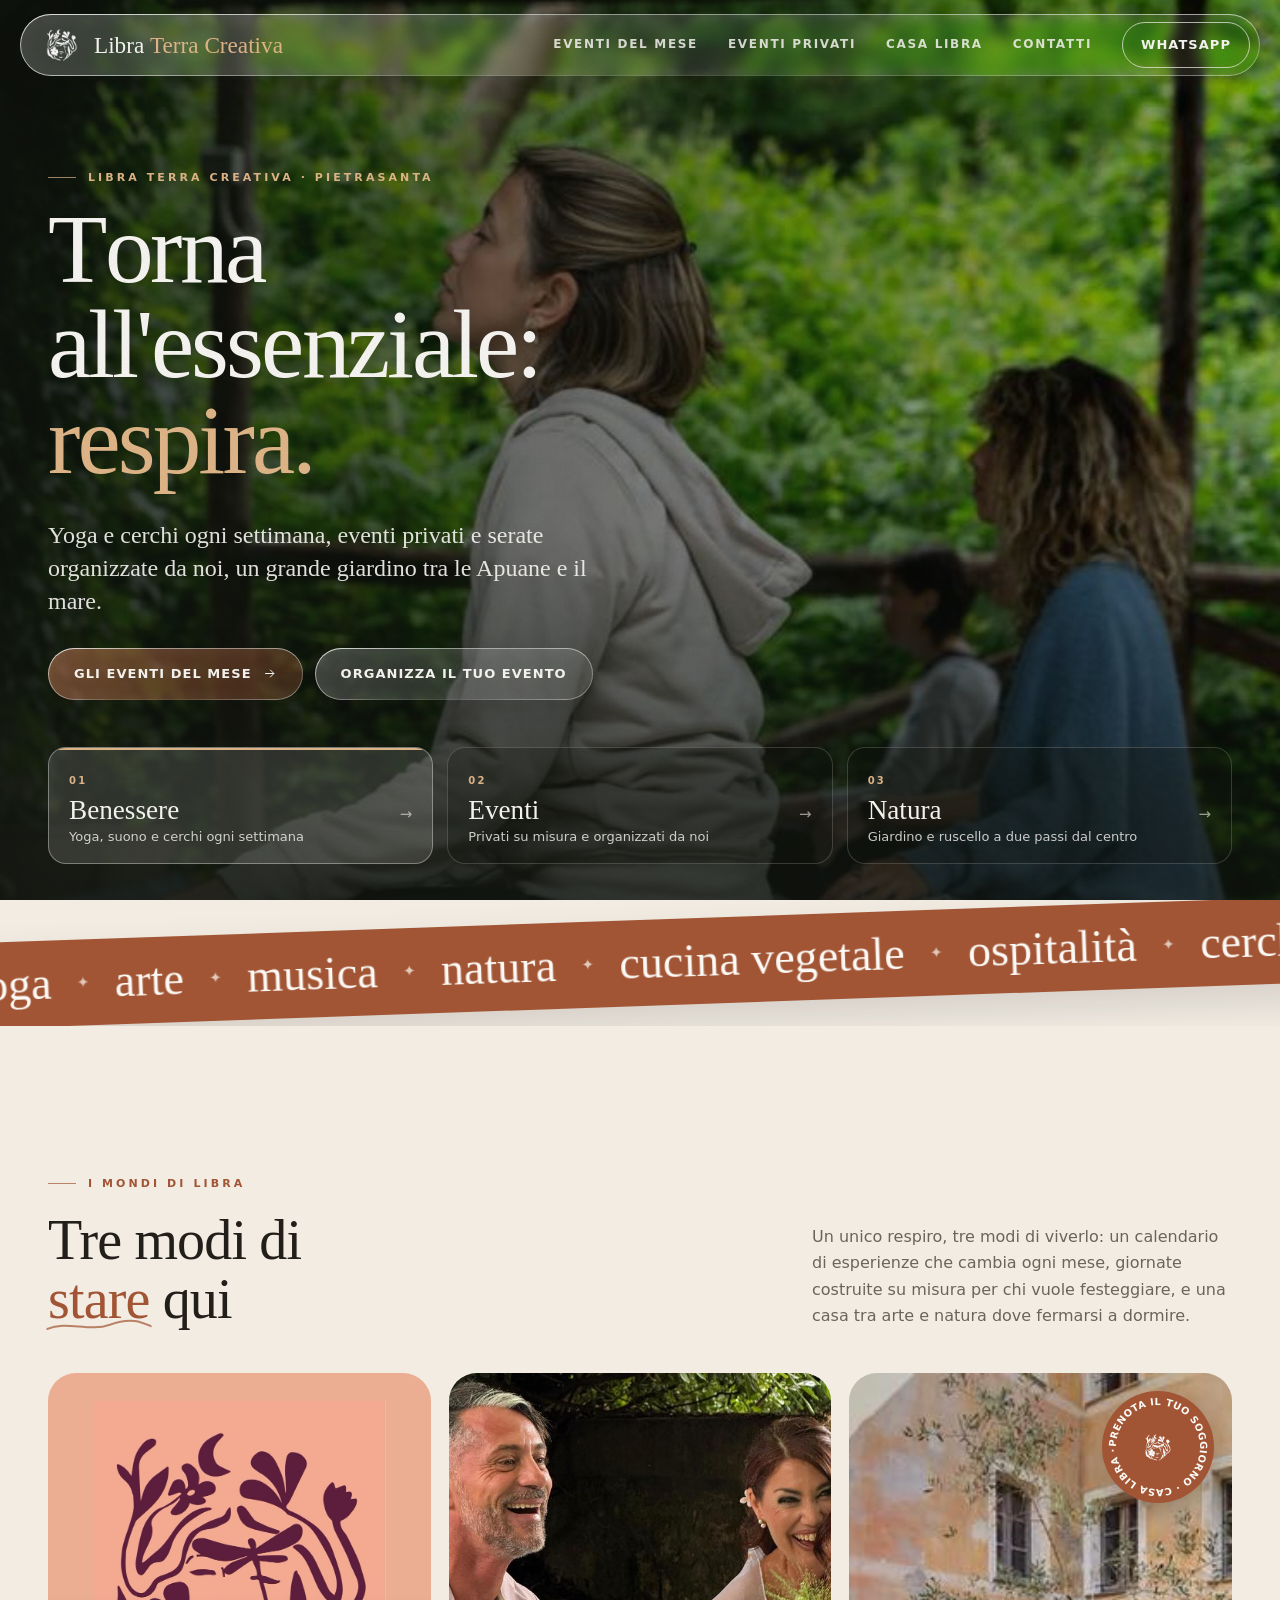
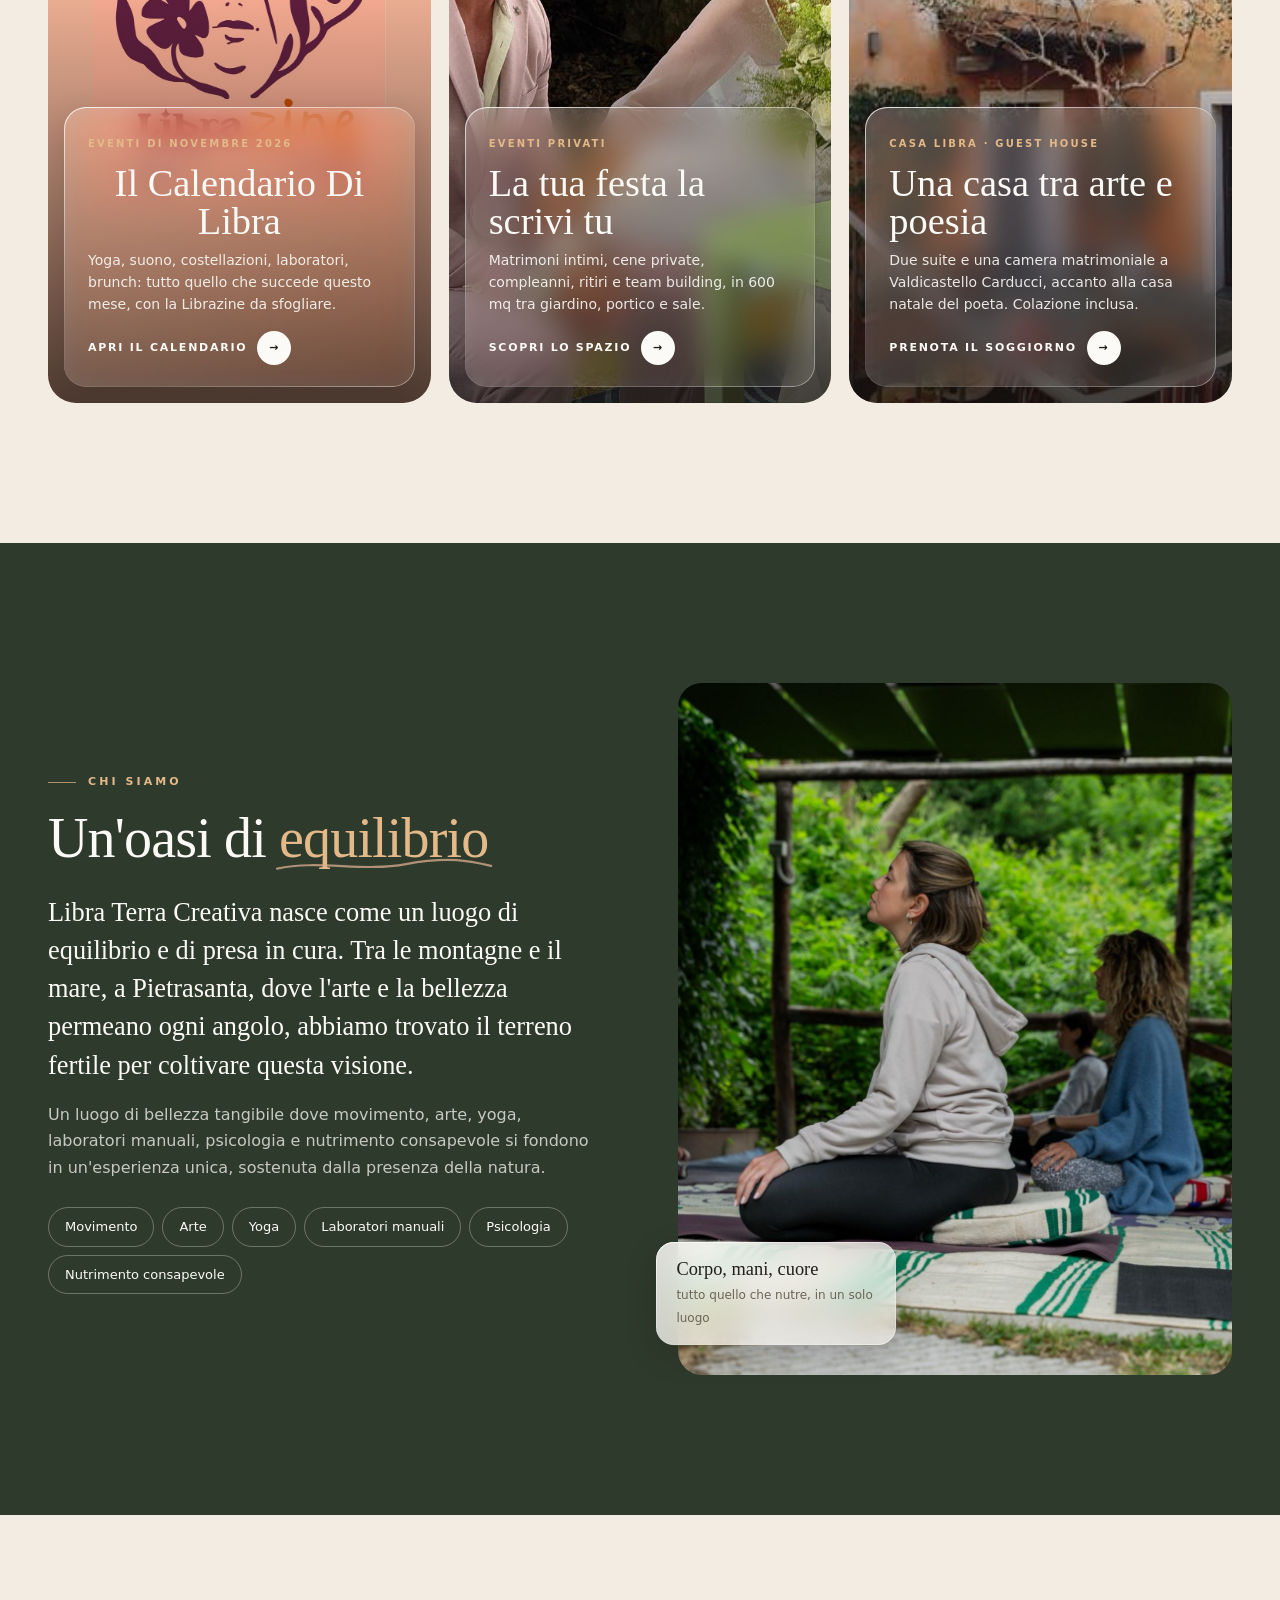
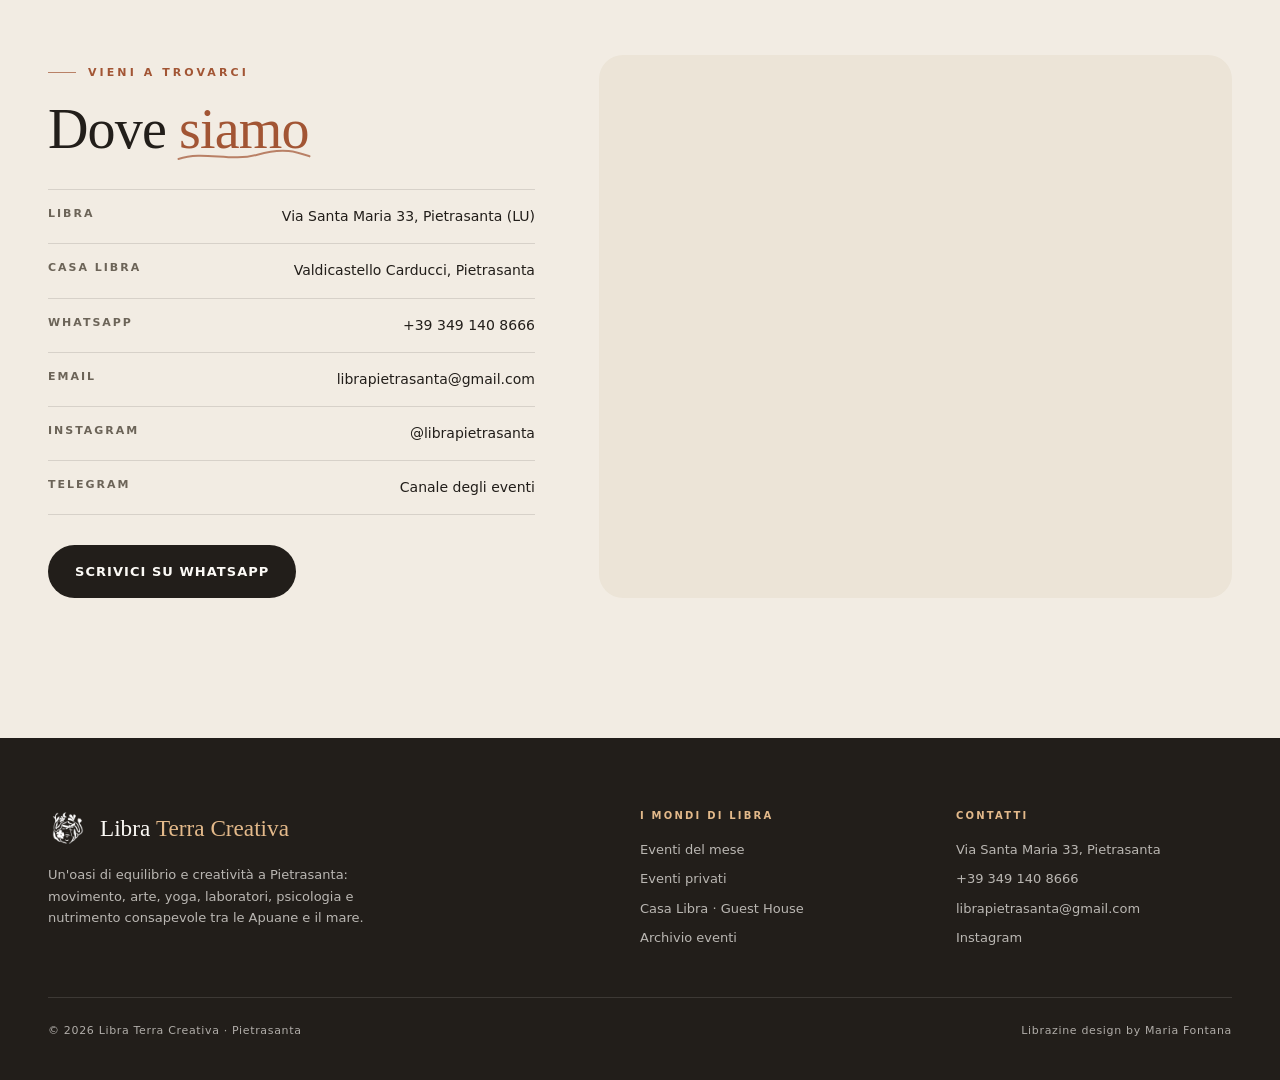
==== commit c866d87a: "Add files via upload" ====
--- a/index.html
+++ b/index.html
@@ -139,7 +139,7 @@
   <!-- le tre foto: su telefono la versione verticale (-m), su computer quella grande -->
   <div class="hx-slides" aria-hidden="true">
     <figure class="hx-slide on"><picture><source media="(max-width: 760px)" srcset="/assets/img/privati/yoga-m.jpg"><img src="/assets/img/privati/yoga.jpg" alt="" fetchpriority="high" style="object-position:center 35%"></picture></figure>
-    <figure class="hx-slide"><picture><source media="(max-width: 760px)" srcset="/assets/img/privati/giardino-matrimonio-m.jpg"><img src="/assets/img/privati/cena-sera.jpg" alt="" decoding="async" style="object-position:center 60%"></picture></figure>
+    <figure class="hx-slide"><picture><source media="(max-width: 760px)" srcset="/assets/img/home/eventi-portico-m.jpg"><img src="/assets/img/home/eventi-giardino.jpg" alt="" decoding="async" style="object-position:center 55%"></picture></figure>
     <figure class="hx-slide"><picture><source media="(max-width: 760px)" srcset="/assets/img/privati/sentiero-m.jpg"><img src="/assets/img/privati/sentiero.jpg" alt="" decoding="async" style="object-position:center 55%"></picture></figure>
   </div>
   <div class="hx-shade" aria-hidden="true"></div>
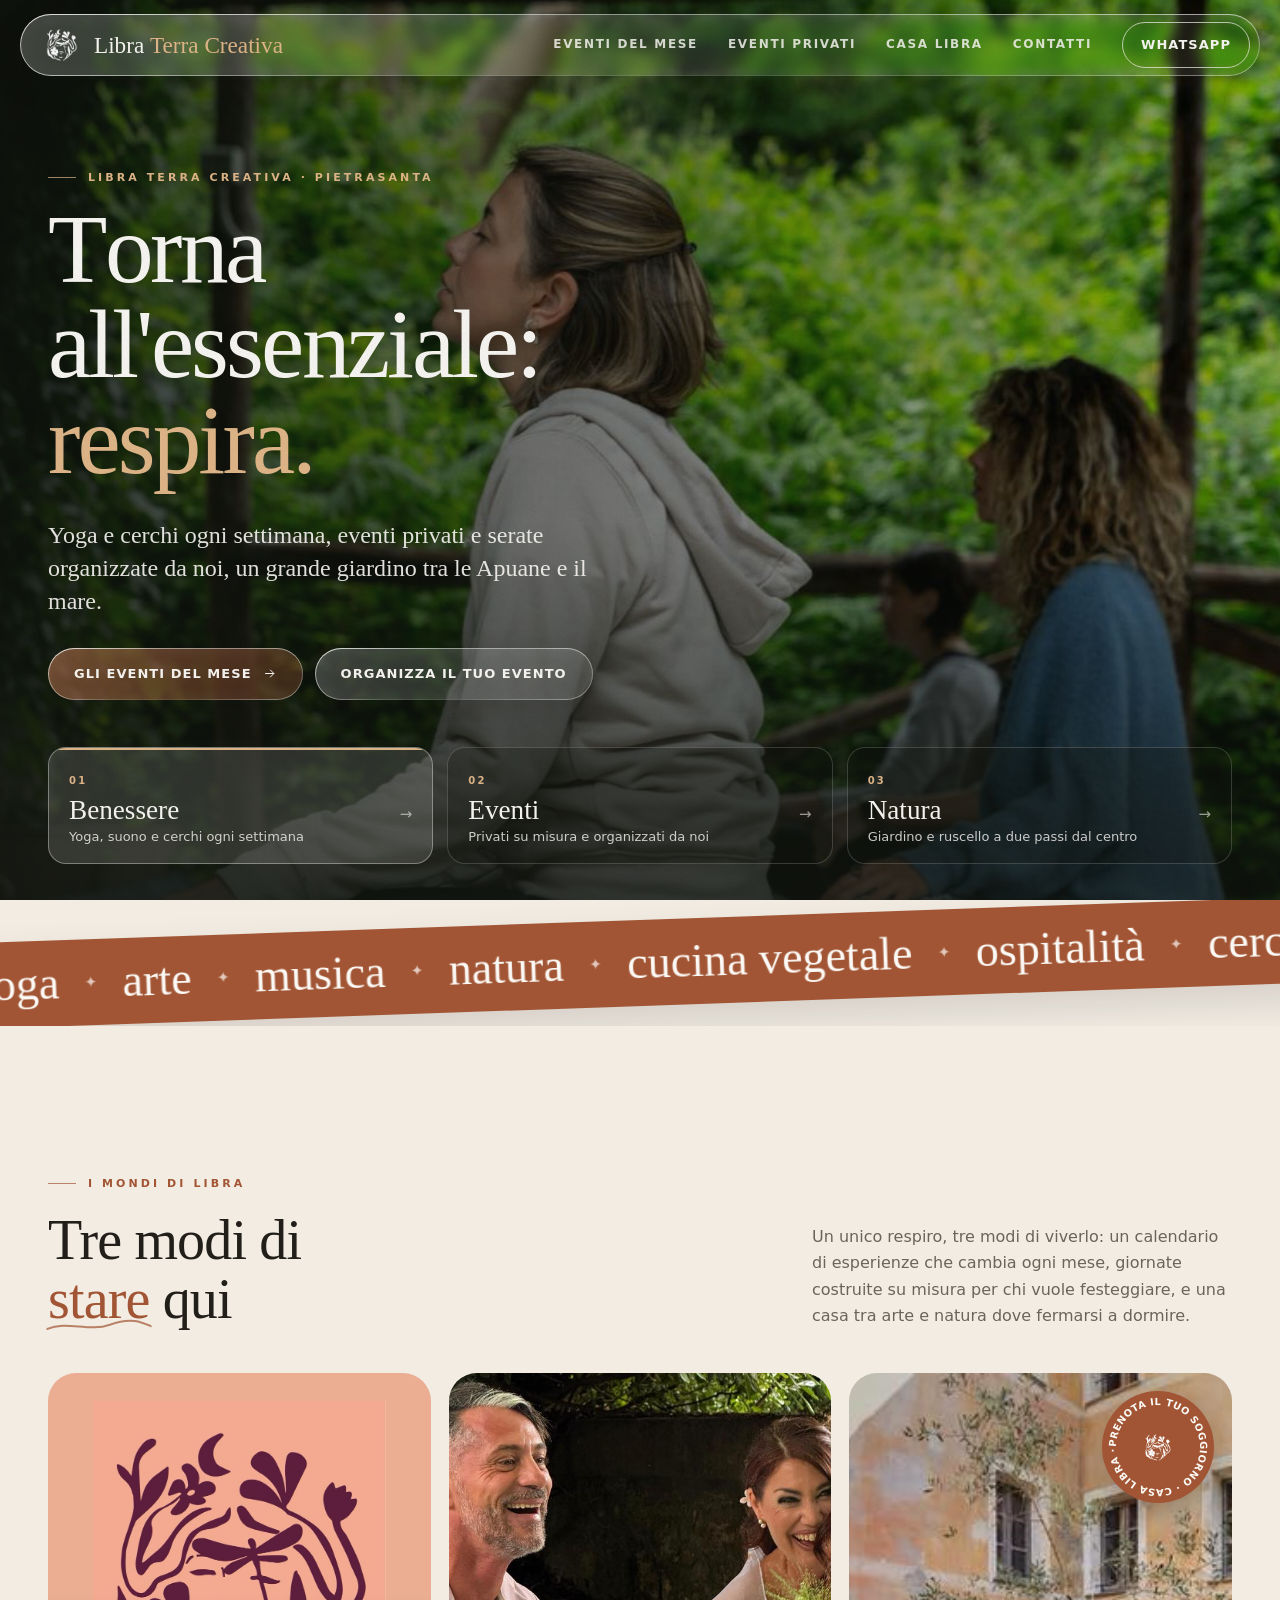
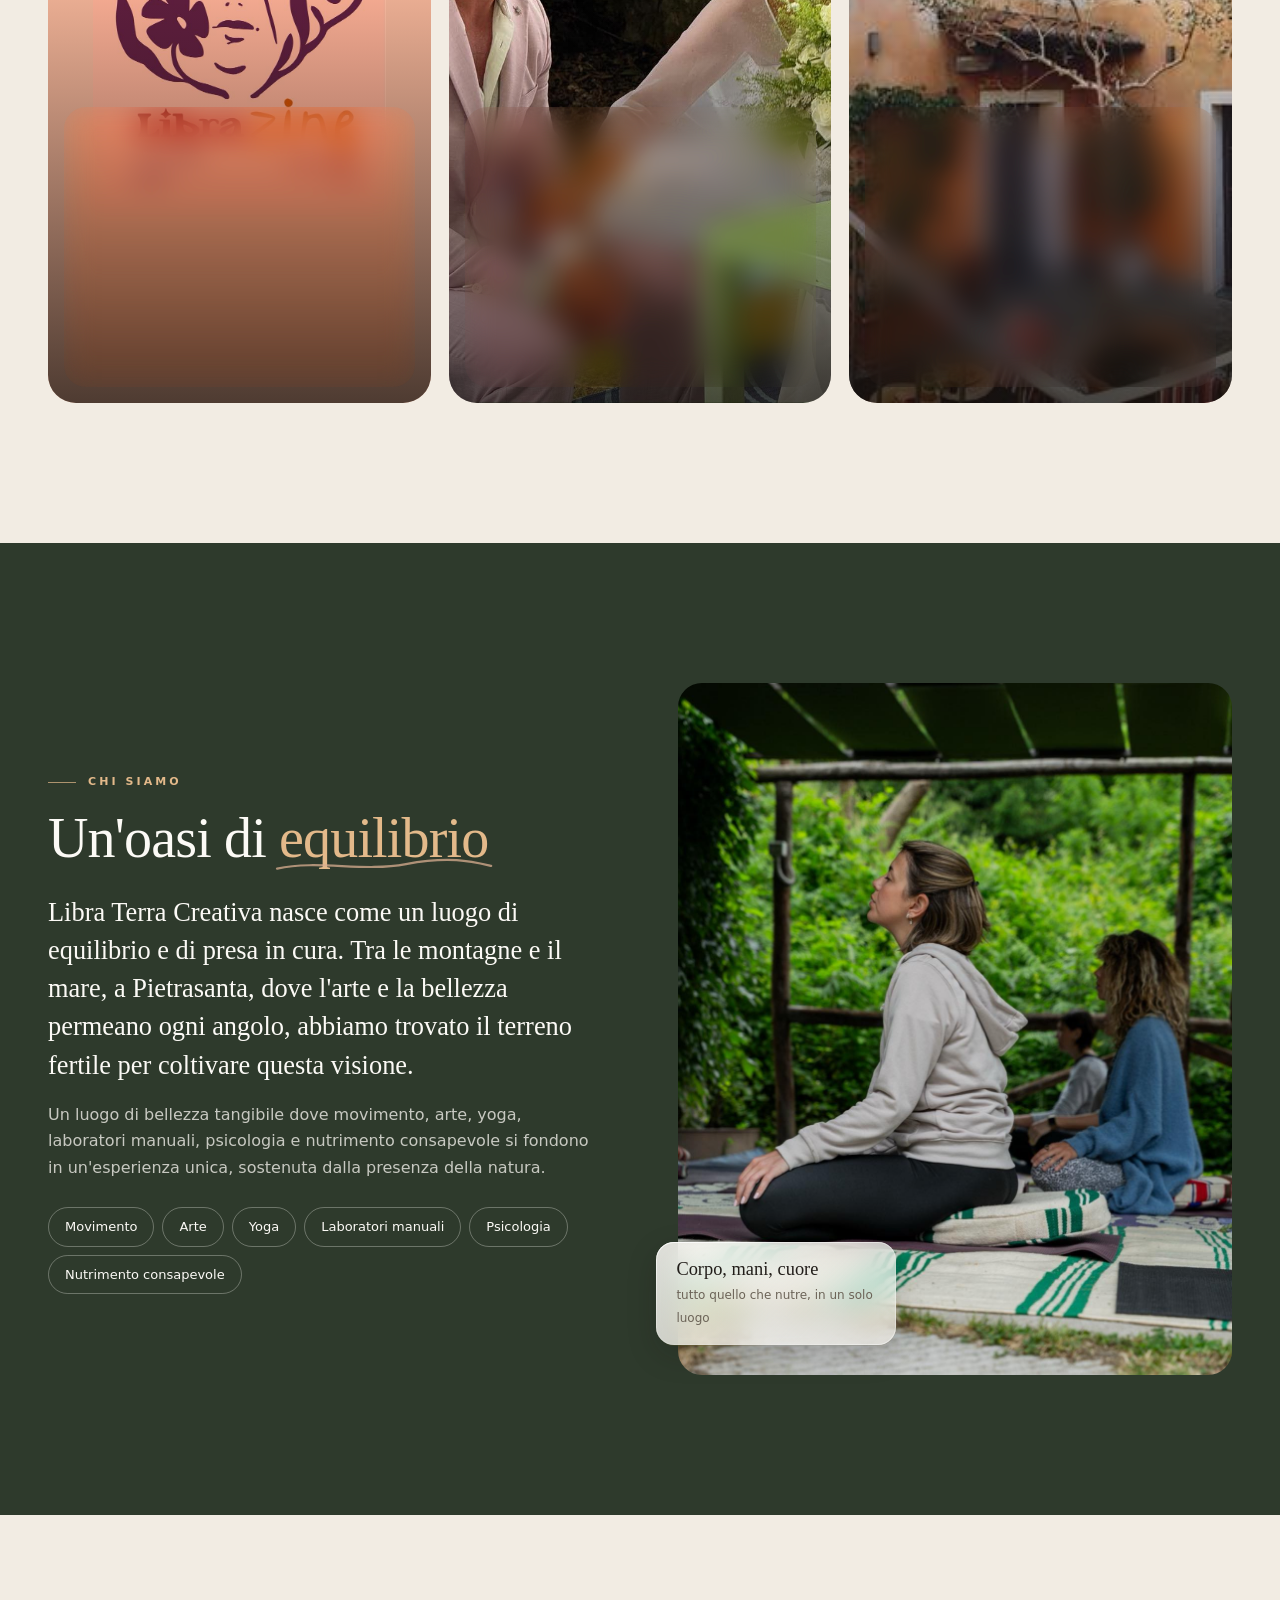
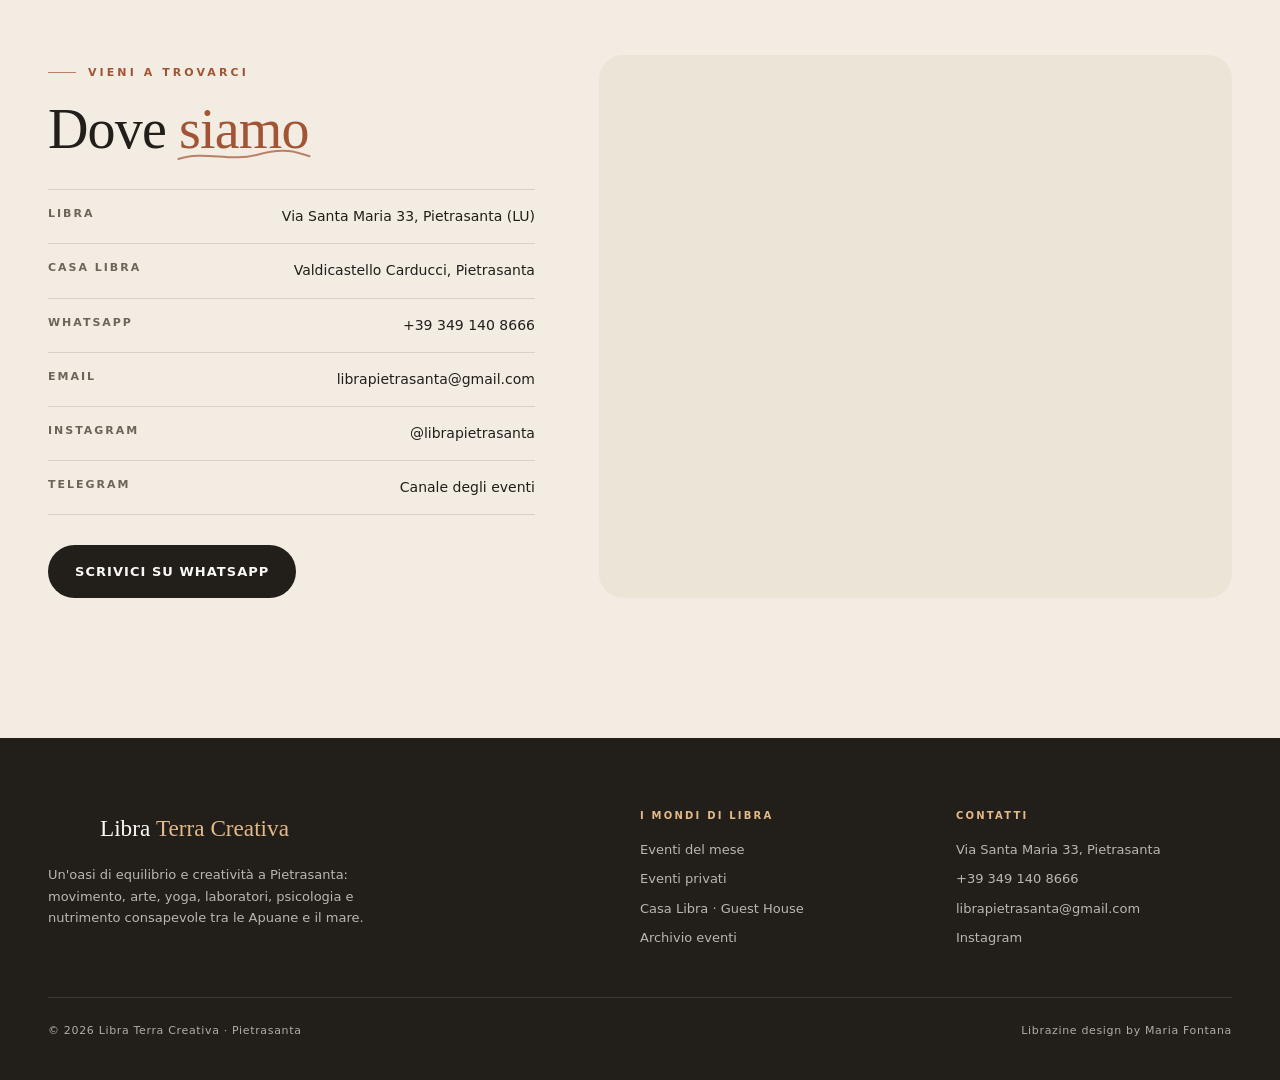
==== commit 184bec93: "Add files via upload" ====
--- a/index.html
+++ b/index.html
@@ -140,7 +140,7 @@
   <div class="hx-slides" aria-hidden="true">
     <figure class="hx-slide on"><picture><source media="(max-width: 760px)" srcset="/assets/img/privati/yoga-m.jpg"><img src="/assets/img/privati/yoga.jpg" alt="" fetchpriority="high" style="object-position:center 35%"></picture></figure>
     <figure class="hx-slide"><picture><source media="(max-width: 760px)" srcset="/assets/img/home/eventi-portico-m.jpg"><img src="/assets/img/home/eventi-giardino.jpg" alt="" decoding="async" style="object-position:center 55%"></picture></figure>
-    <figure class="hx-slide"><picture><source media="(max-width: 760px)" srcset="/assets/img/privati/sentiero-m.jpg"><img src="/assets/img/privati/sentiero.jpg" alt="" decoding="async" style="object-position:center 55%"></picture></figure>
+    <figure class="hx-slide"><picture><source media="(max-width: 760px)" srcset="/assets/img/privati/sentiero-m.jpg"><img src="/assets/img/home/natura-terrazzo.jpg" alt="" decoding="async" style="object-position:center 40%"></picture></figure>
   </div>
   <div class="hx-shade" aria-hidden="true"></div>
   <div class="wrap hx-in">
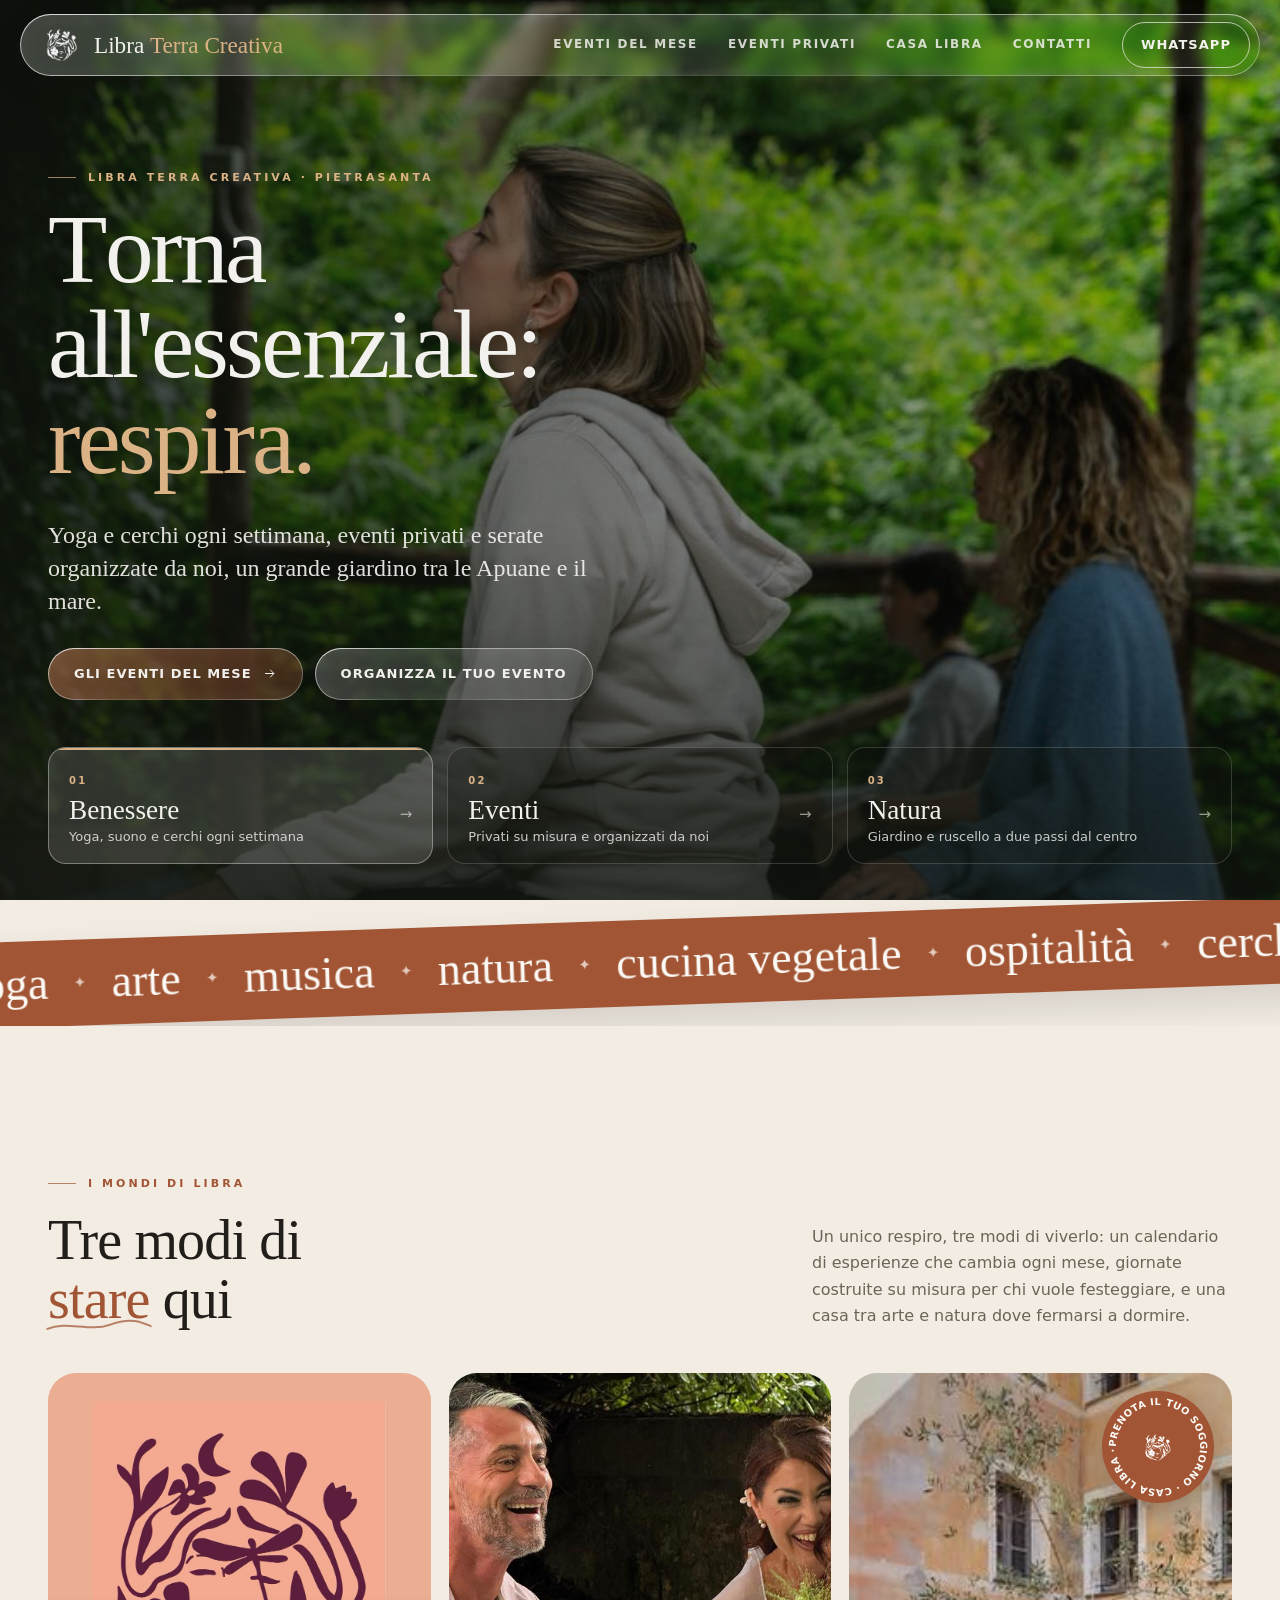
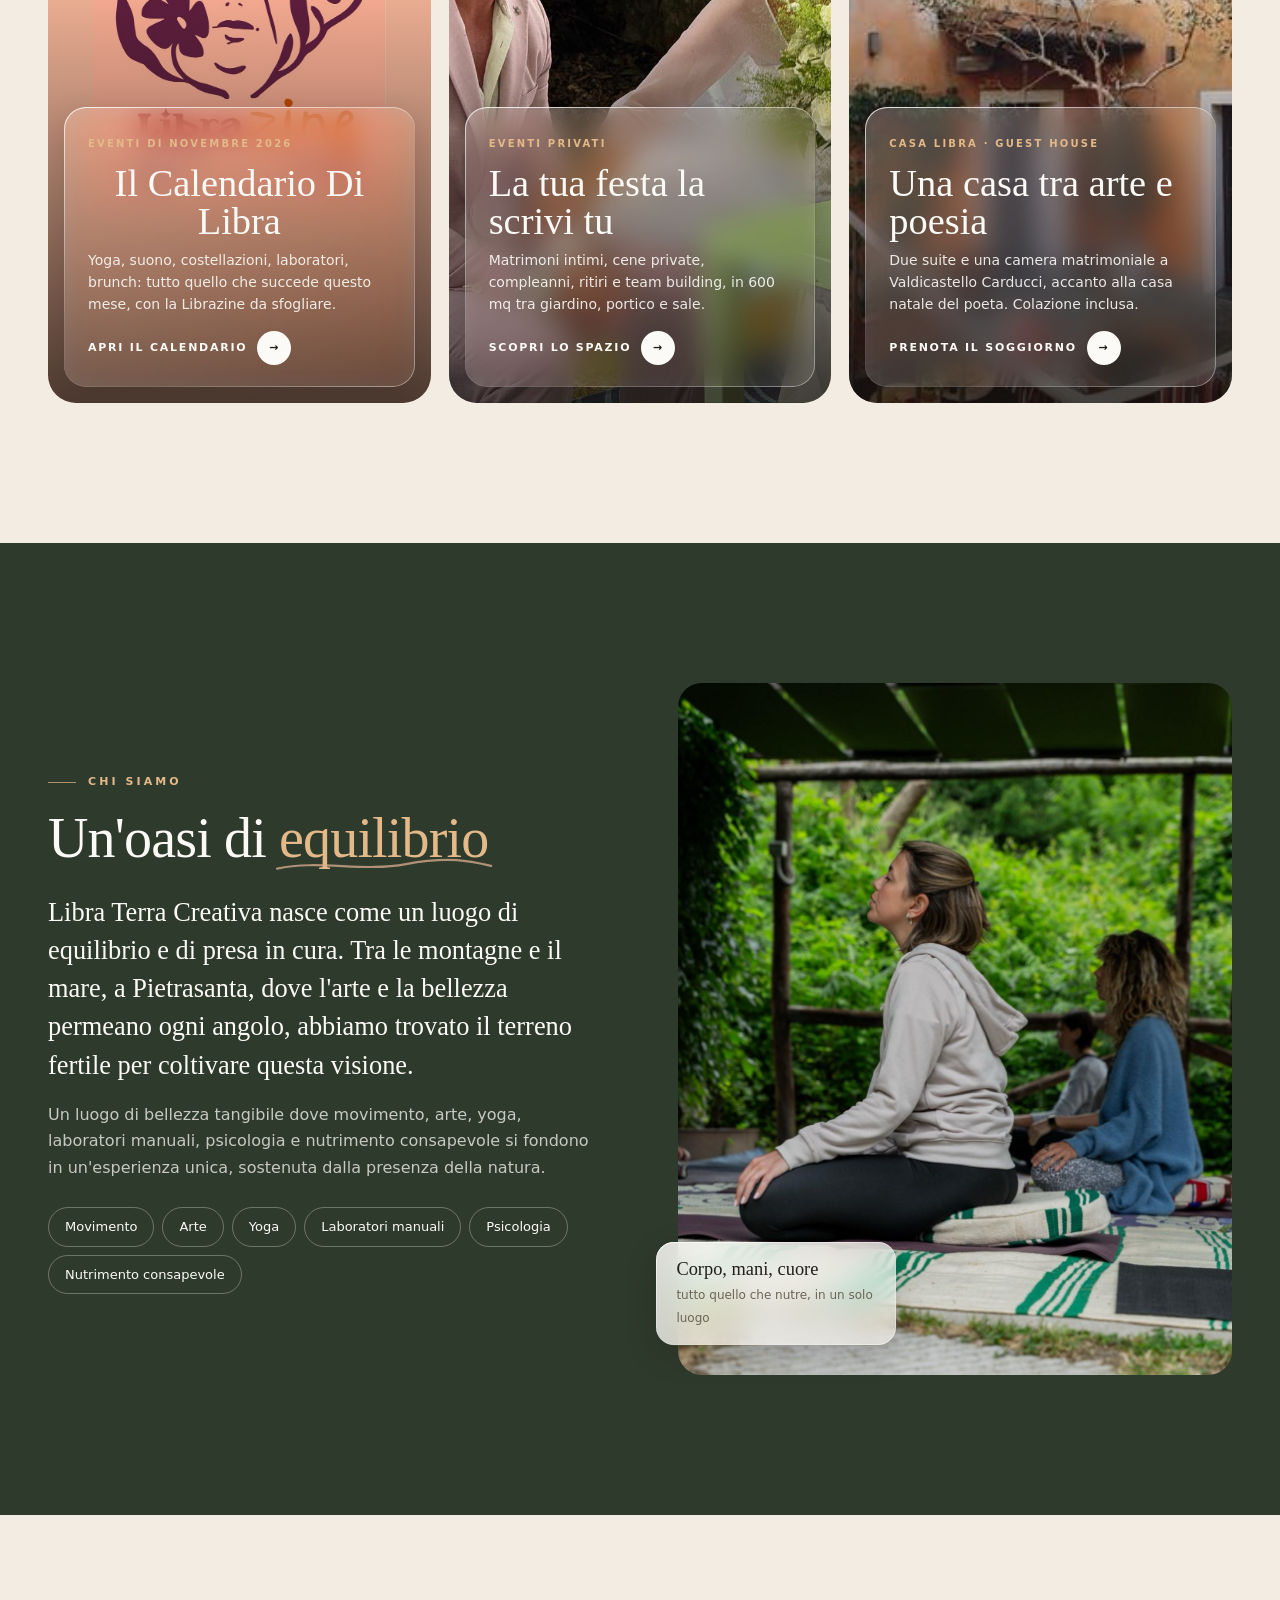
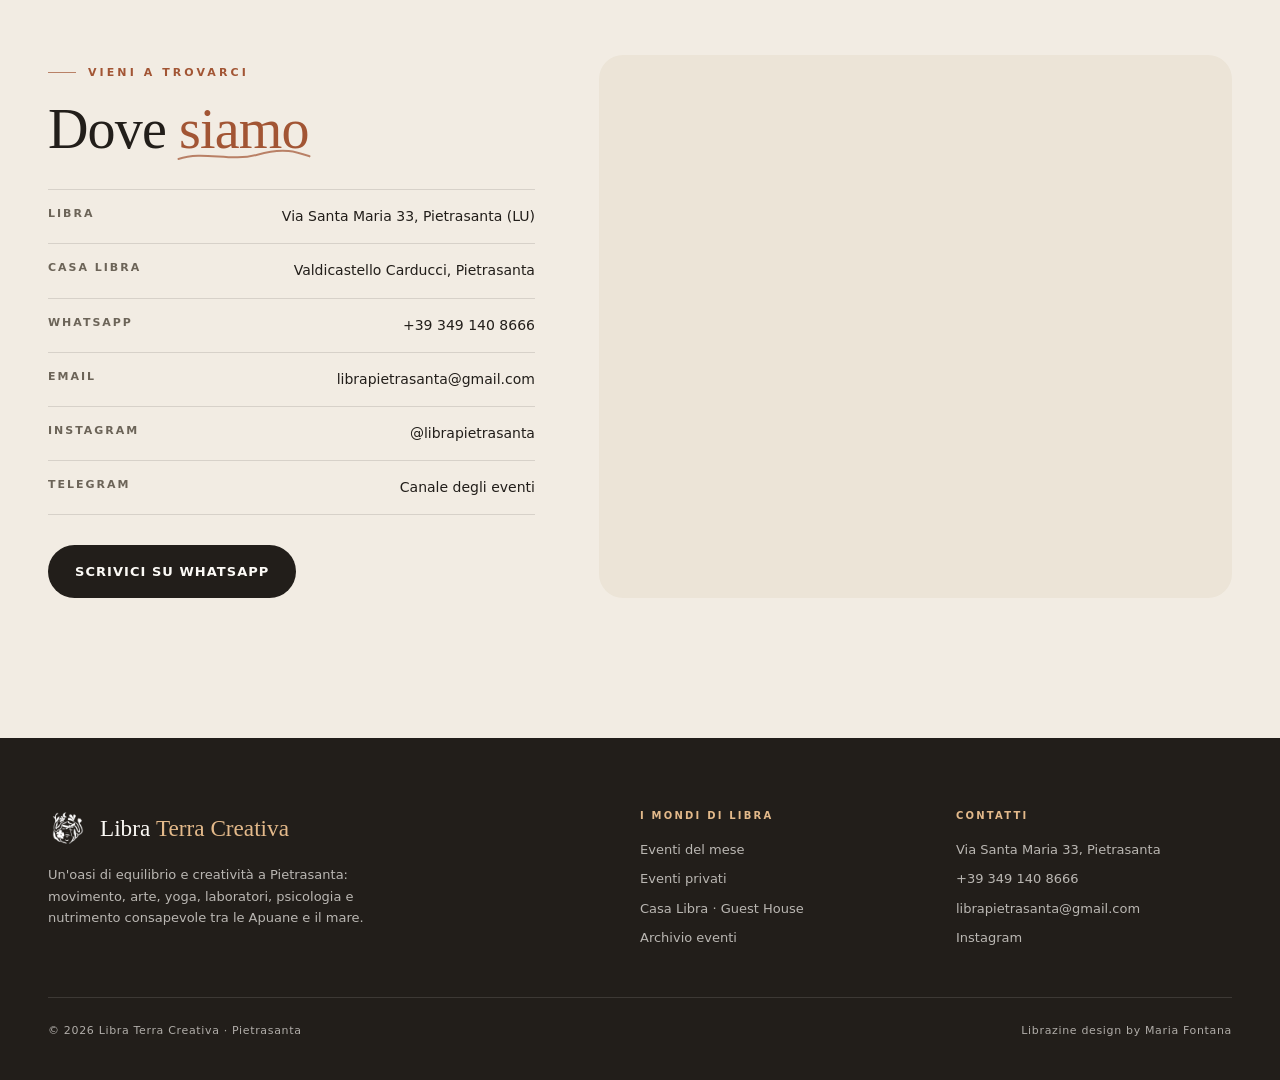
==== commit 52911f8c: "Add files via upload" ====
--- a/index.html
+++ b/index.html
@@ -145,7 +145,7 @@
   <div class="hx-shade" aria-hidden="true"></div>
   <div class="wrap hx-in">
     <span class="eyebrow fade-up" style="--d:.1s">Libra Terra Creativa · Pietrasanta</span>
-    <h1><span class="split">Torna all'essenziale:</span> <span class="hx-word" id="hxWord"><span>respira.</span></span></h1>
+    <h1><span class="split">Torna all'essenziale:</span> <span class="hx-word" id="hxWord" aria-live="polite"><span>respira.</span></span></h1>
     <p class="fade-up" style="--d:1.1s">Yoga e cerchi ogni settimana, eventi privati e serate organizzate da noi, un grande giardino tra le Apuane e il mare.</p>
     <div class="h-cta fade-up" style="--d:1.3s">
       <a href="/eventi/" class="btn glass warm refract">Gli eventi del mese <svg viewBox="0 0 24 24" fill="none" stroke="currentColor" stroke-width="1.6"><path d="M5 12h14M13 6l6 6-6 6"/></svg></a>
@@ -154,8 +154,8 @@
   </div>
   <nav class="hx-tabs wrap fade-up" style="--d:1.5s" aria-label="I mondi di Libra">
     <a class="hx-tab on" href="/eventi/#fissi" data-word="respira."><i class="hx-bar"></i><small>01</small><b>Benessere <i>→</i></b><span>Yoga, suono e cerchi ogni settimana</span></a>
-    <a class="hx-tab" href="/eventi-privati/" data-word="festeggia."><i class="hx-bar"></i><small>02</small><b>Eventi <i>→</i></b><span>Privati su misura e organizzati da noi</span></a>
-    <a class="hx-tab" href="#chi-siamo" data-word="rallenta."><i class="hx-bar"></i><small>03</small><b>Natura <i>→</i></b><span>Giardino e ruscello a due passi dal centro</span></a>
+    <a class="hx-tab" href="/eventi-privati/" data-word="celebra."><i class="hx-bar"></i><small>02</small><b>Eventi <i>→</i></b><span>Privati su misura e organizzati da noi</span></a>
+    <a class="hx-tab" href="#chi-siamo" data-word="senti."><i class="hx-bar"></i><small>03</small><b>Natura <i>→</i></b><span>Giardino e ruscello a due passi dal centro</span></a>
   </nav>
 </section>
 
@@ -256,9 +256,16 @@
     slides[cur].classList.remove('on');tabs[cur].classList.remove('on');
     cur=i;slides[i].classList.add('on');
     void tabs[i].offsetWidth;tabs[i].classList.add('on');            // fa ripartire la barra di avanzamento
-    var old=word.firstElementChild,nw=document.createElement('span');
+    /* tutte le parole già presenti escono (anche quelle a metà, se si passa veloce tra le schede);
+       ne resta al massimo una in uscita, così non si sovrappongono mai */
+    var olds=[].slice.call(word.children);
+    olds.forEach(function(o,k){
+      if(k<olds.length-1){o.remove();return;}
+      o.className='out';setTimeout(function(){o.remove();},1000);
+    });
+    var nw=document.createElement('span');
     nw.textContent=tabs[i].dataset.word;nw.className='in';word.appendChild(nw);
-    requestAnimationFrame(function(){requestAnimationFrame(function(){nw.className='';if(old){old.className='out';setTimeout(function(){old.remove();},1000);}});});
+    requestAnimationFrame(function(){requestAnimationFrame(function(){if(nw.className==='in')nw.className='';});});
   }
   function plan(){clearTimeout(timer);if(still||hold)return;timer=setTimeout(function(){
     if(!visible||document.hidden||document.documentElement.classList.contains('intro-run')){plan();return;}
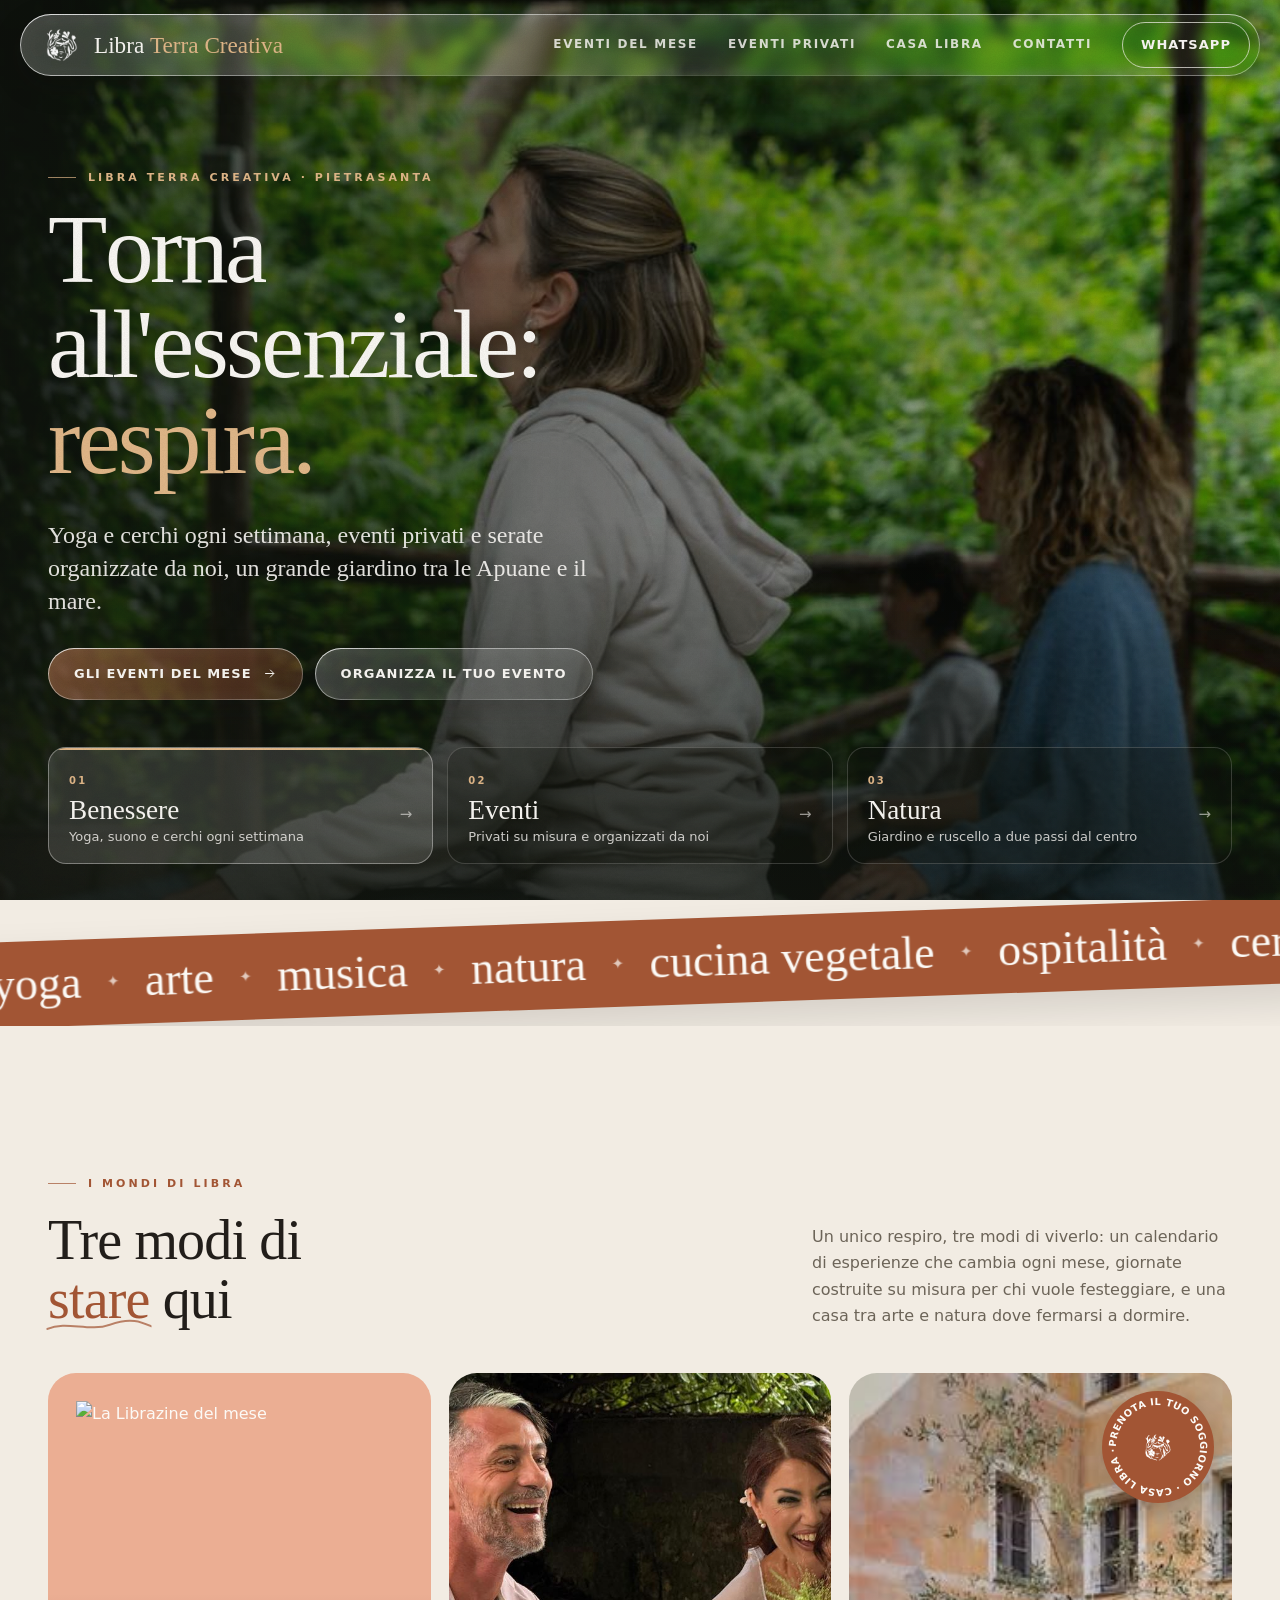
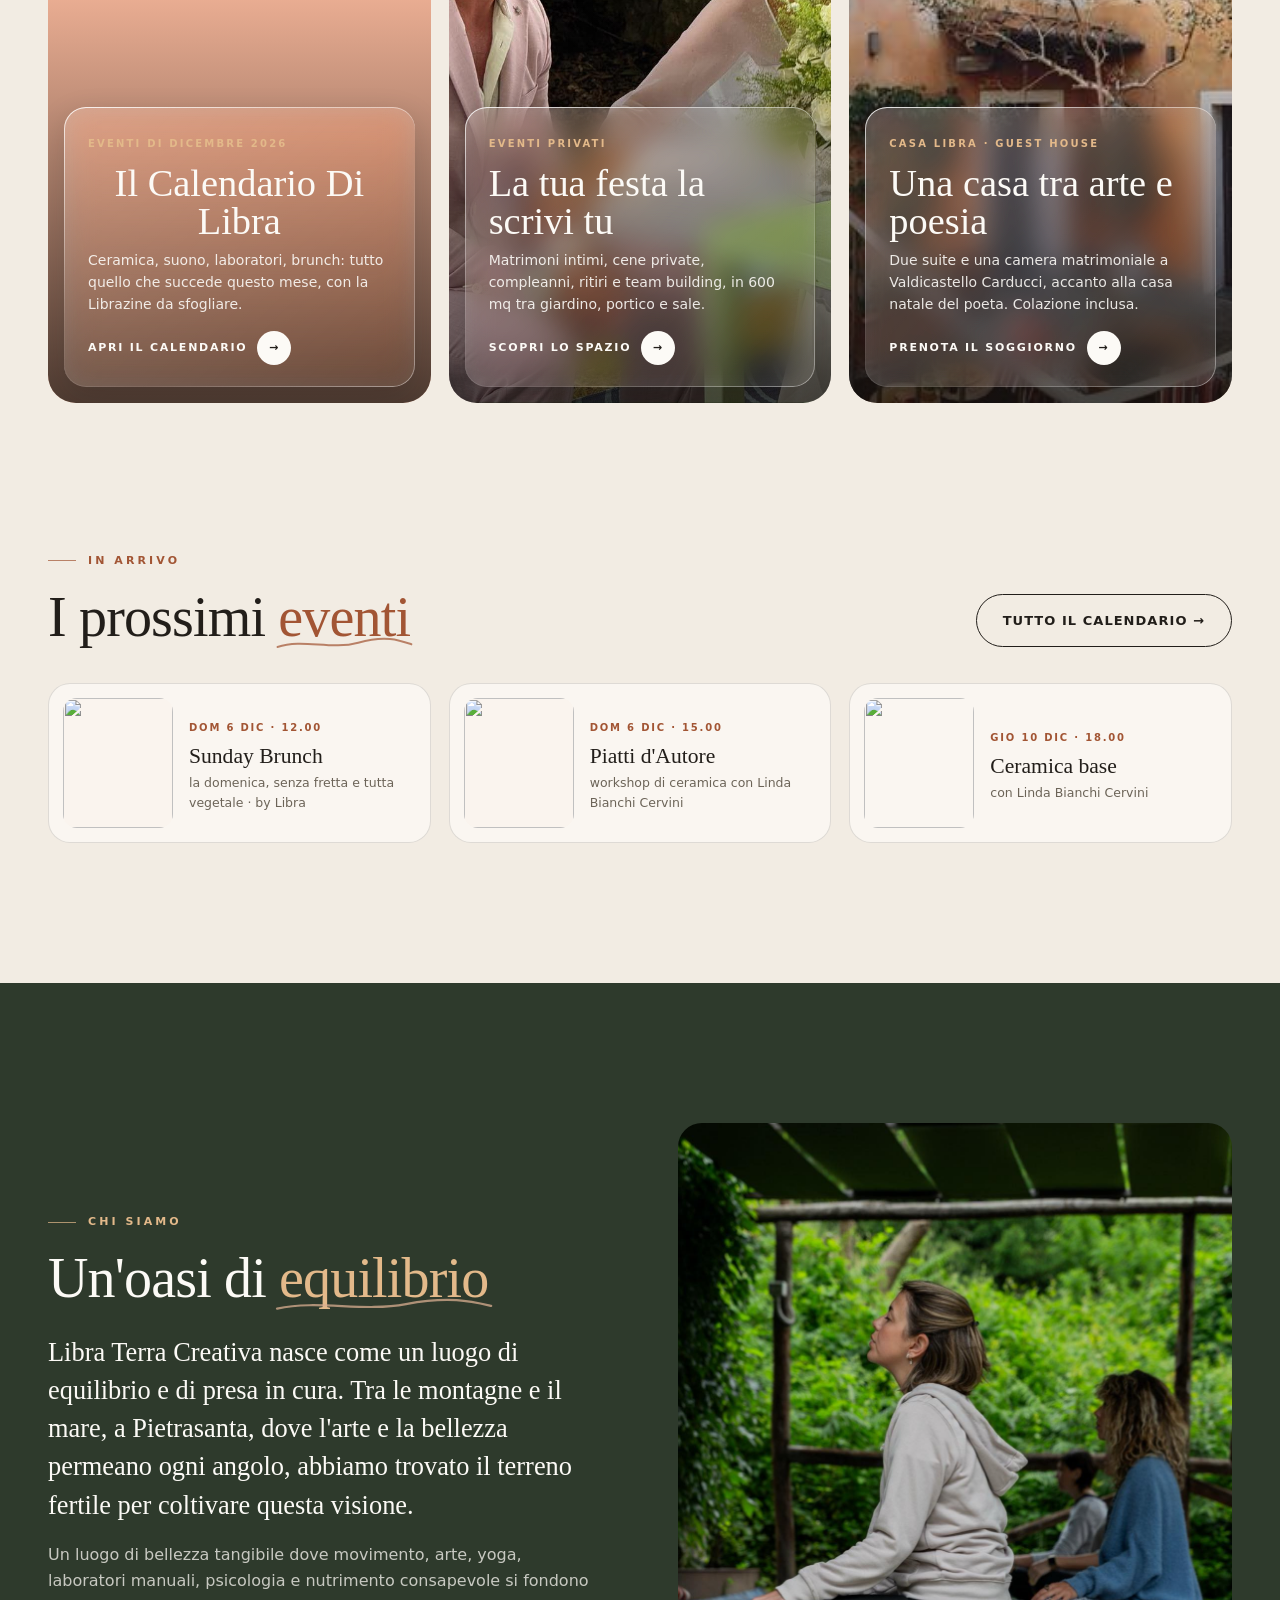
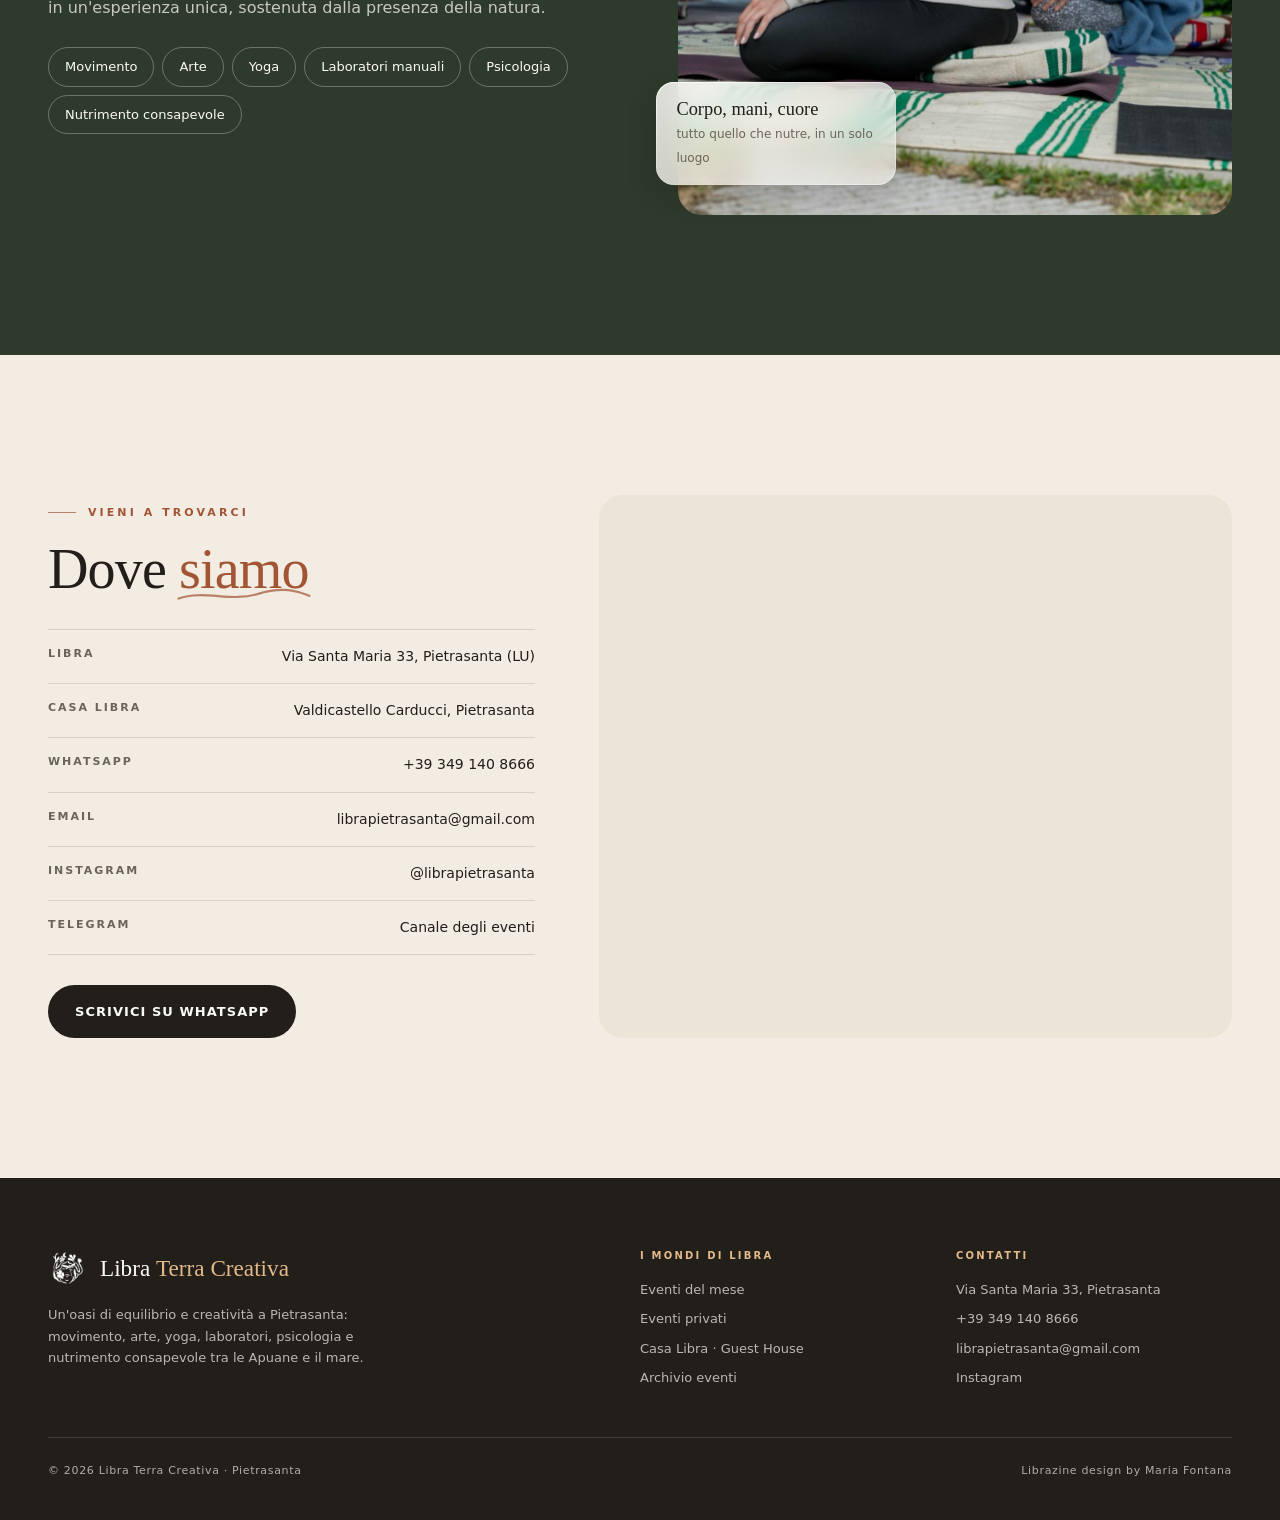
==== commit 197fab68: "Add files via upload" ====
--- a/index.html
+++ b/index.html
@@ -26,6 +26,7 @@
 <link rel="stylesheet" href="/assets/css/libra.css">
 <link rel="stylesheet" href="/assets/css/libra-fx.css">
 <script src="/assets/js/libra-fx.js"></script>
+<script src="/assets/js/tema-natale.js"></script>
 <style>
 /* Palette · Home — terra, cotto e bosco */
 :root{--sand:#F2ECE3;--linen:#FCFAF6;--stone:#E5DDD0;--clay:#A25534;--clay-dark:#7E3F22;--ochre:#E3B98A;--olive:#2E3A2C;--ink:#221E1A;--muted:#6C6458;--line:rgba(34,30,26,.13);}
@@ -172,7 +173,7 @@
       <p class="muted" style="max-width:420px">Un unico respiro, tre modi di viverlo: un calendario di esperienze che cambia ogni mese, giornate costruite su misura per chi vuole festeggiare, e una casa tra arte e natura dove fermarsi a dormire.</p>
     </div>
     <div class="doors">
-      <a class="door month rv" href="/eventi/" id="doorMonth"><img loading="lazy" src="/assets/img/librazine/2026-11/1.jpg" srcset="/assets/img/librazine/2026-11/1-m.jpg 760w, /assets/img/librazine/2026-11/1.jpg 1140w" sizes="(max-width: 900px) 92vw, 40vw" alt="La Librazine del mese"><div class="door-in glass"><small id="doorMonthLbl">Eventi del mese</small><h3>Il calendario di Libra</h3><p>Yoga, suono, costellazioni, laboratori, brunch: tutto quello che succede questo mese, con la Librazine da sfogliare.</p><span class="go">Apri il calendario <i>→</i></span></div></a>
+      <a class="door month rv" href="/eventi/" id="doorMonth"><img loading="lazy" src="/assets/img/librazine/2026-12/1.jpg" srcset="/assets/img/librazine/2026-12/1-m.jpg 760w, /assets/img/librazine/2026-12/1.jpg 1140w" sizes="(max-width: 900px) 92vw, 40vw" alt="La Librazine del mese"><div class="door-in glass"><small id="doorMonthLbl">Eventi del mese</small><h3>Il calendario di Libra</h3><p>Ceramica, suono, laboratori, brunch: tutto quello che succede questo mese, con la Librazine da sfogliare.</p><span class="go">Apri il calendario <i>→</i></span></div></a>
       <a class="door rv" href="/eventi-privati/"><img loading="lazy" src="/assets/img/privati/sposi.jpg" srcset="/assets/img/privati/sposi-m.jpg 760w, /assets/img/privati/sposi.jpg 1200w" sizes="(max-width: 900px) 92vw, 40vw" alt="Una coppia di sposi nel giardino di Libra" style="object-position:center 30%"><div class="door-in glass"><small>Eventi privati</small><h3>La tua festa la scrivi tu</h3><p>Matrimoni intimi, cene private, compleanni, ritiri e team building, in 600 mq tra giardino, portico e sale.</p><span class="go">Scopri lo spazio <i>→</i></span></div></a>
       <a class="door rv" href="/casa-libra/"><span class="stamp" data-stamp="prenota il tuo soggiorno · Casa Libra · "></span><img loading="lazy" src="/casa-libra/assets/img/facciata.jpg" srcset="/casa-libra/assets/img/facciata-m.jpg 760w, /casa-libra/assets/img/facciata.jpg 2000w" sizes="(max-width: 900px) 92vw, 40vw" alt="La facciata di Casa Libra a Valdicastello Carducci" style="object-position:40% center"><div class="door-in glass"><small>Casa Libra · Guest House</small><h3>Una casa tra arte e poesia</h3><p>Due suite e una camera matrimoniale a Valdicastello Carducci, accanto alla casa natale del poeta. Colazione inclusa.</p><span class="go">Prenota il soggiorno <i>→</i></span></div></a>
     </div>
